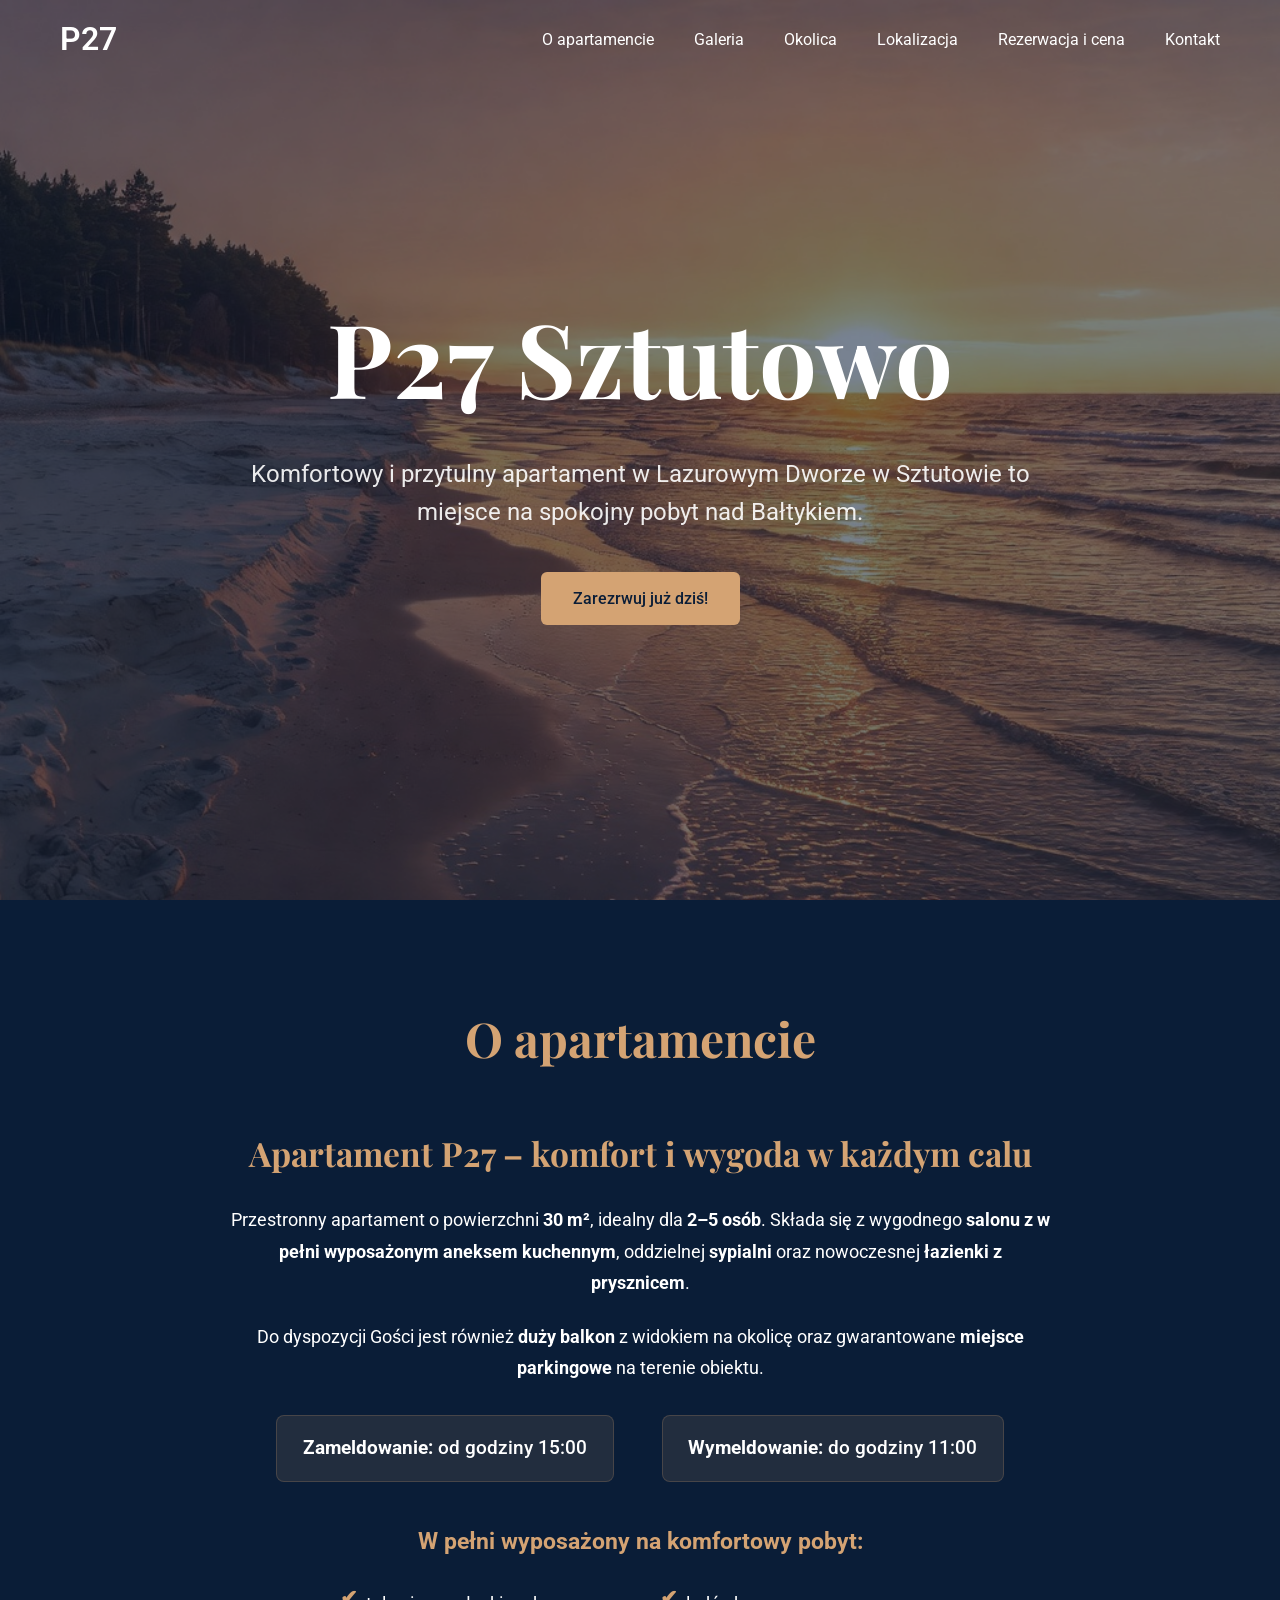
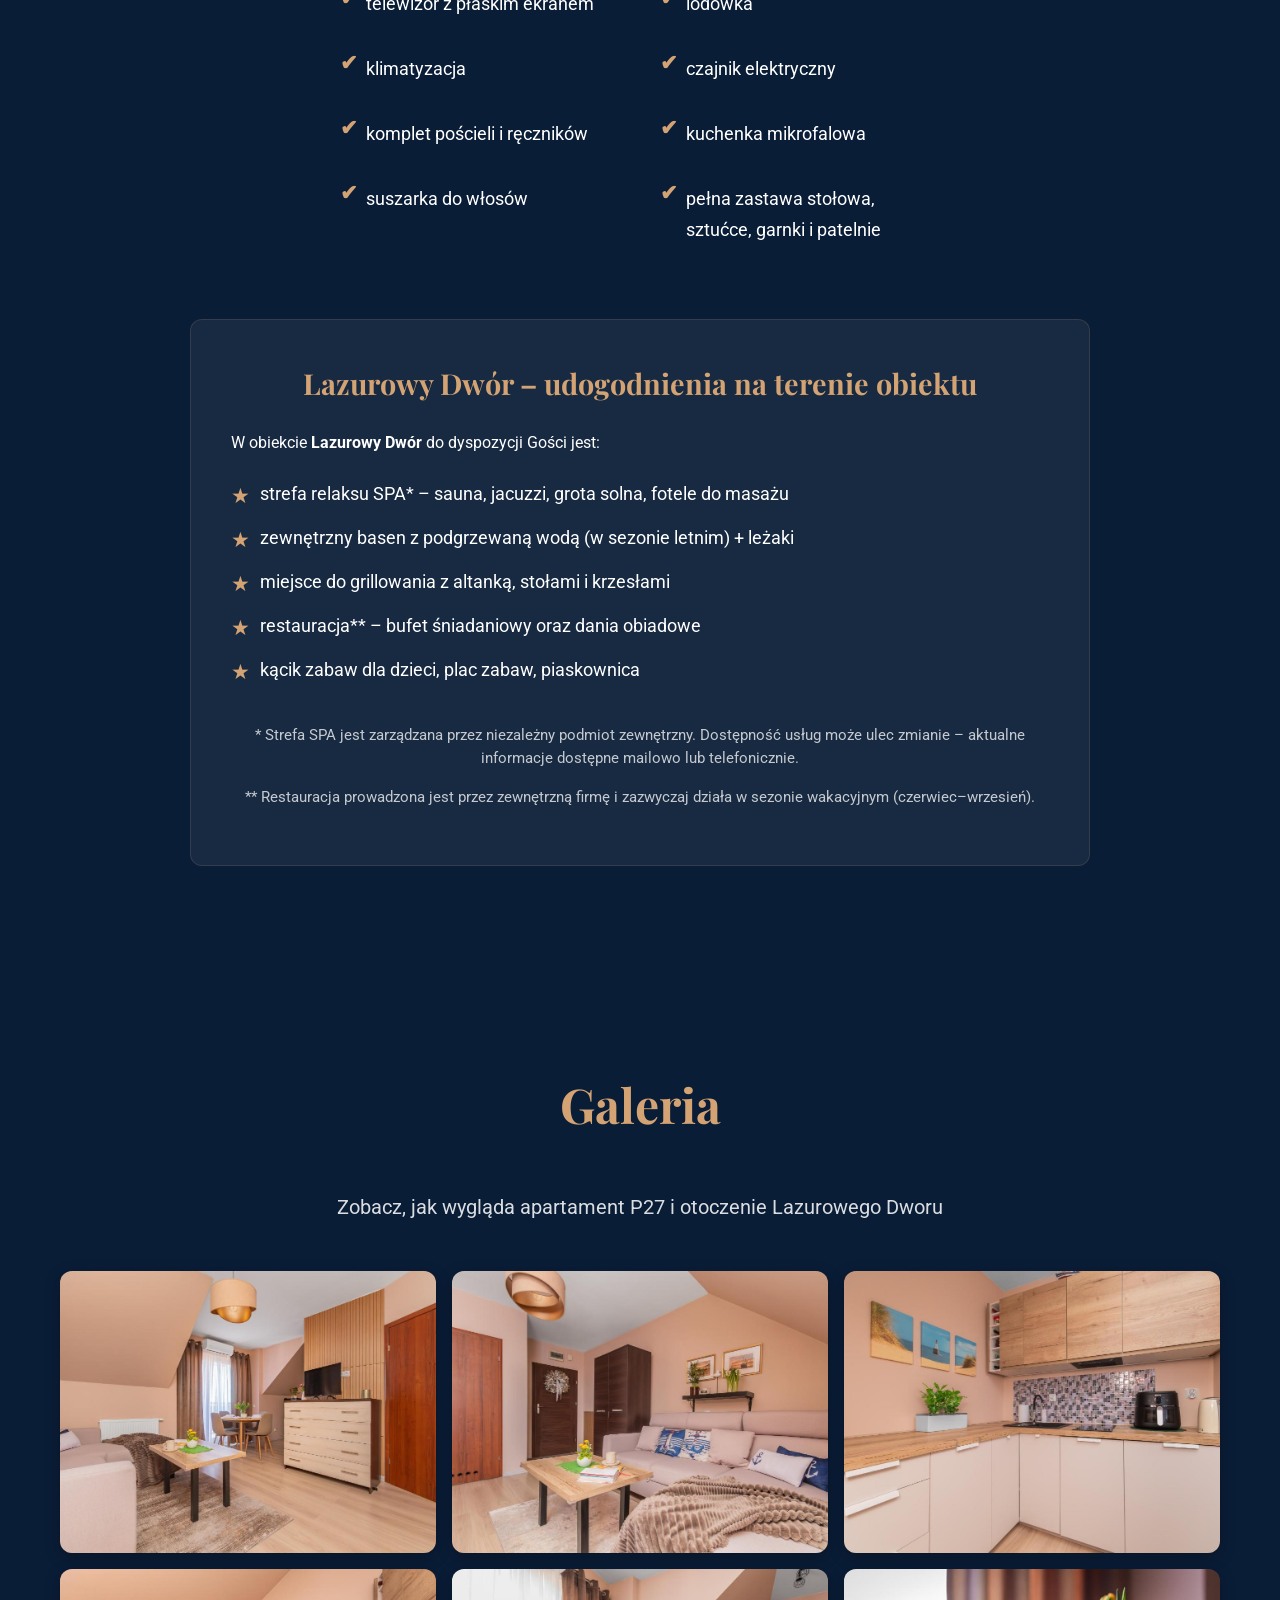
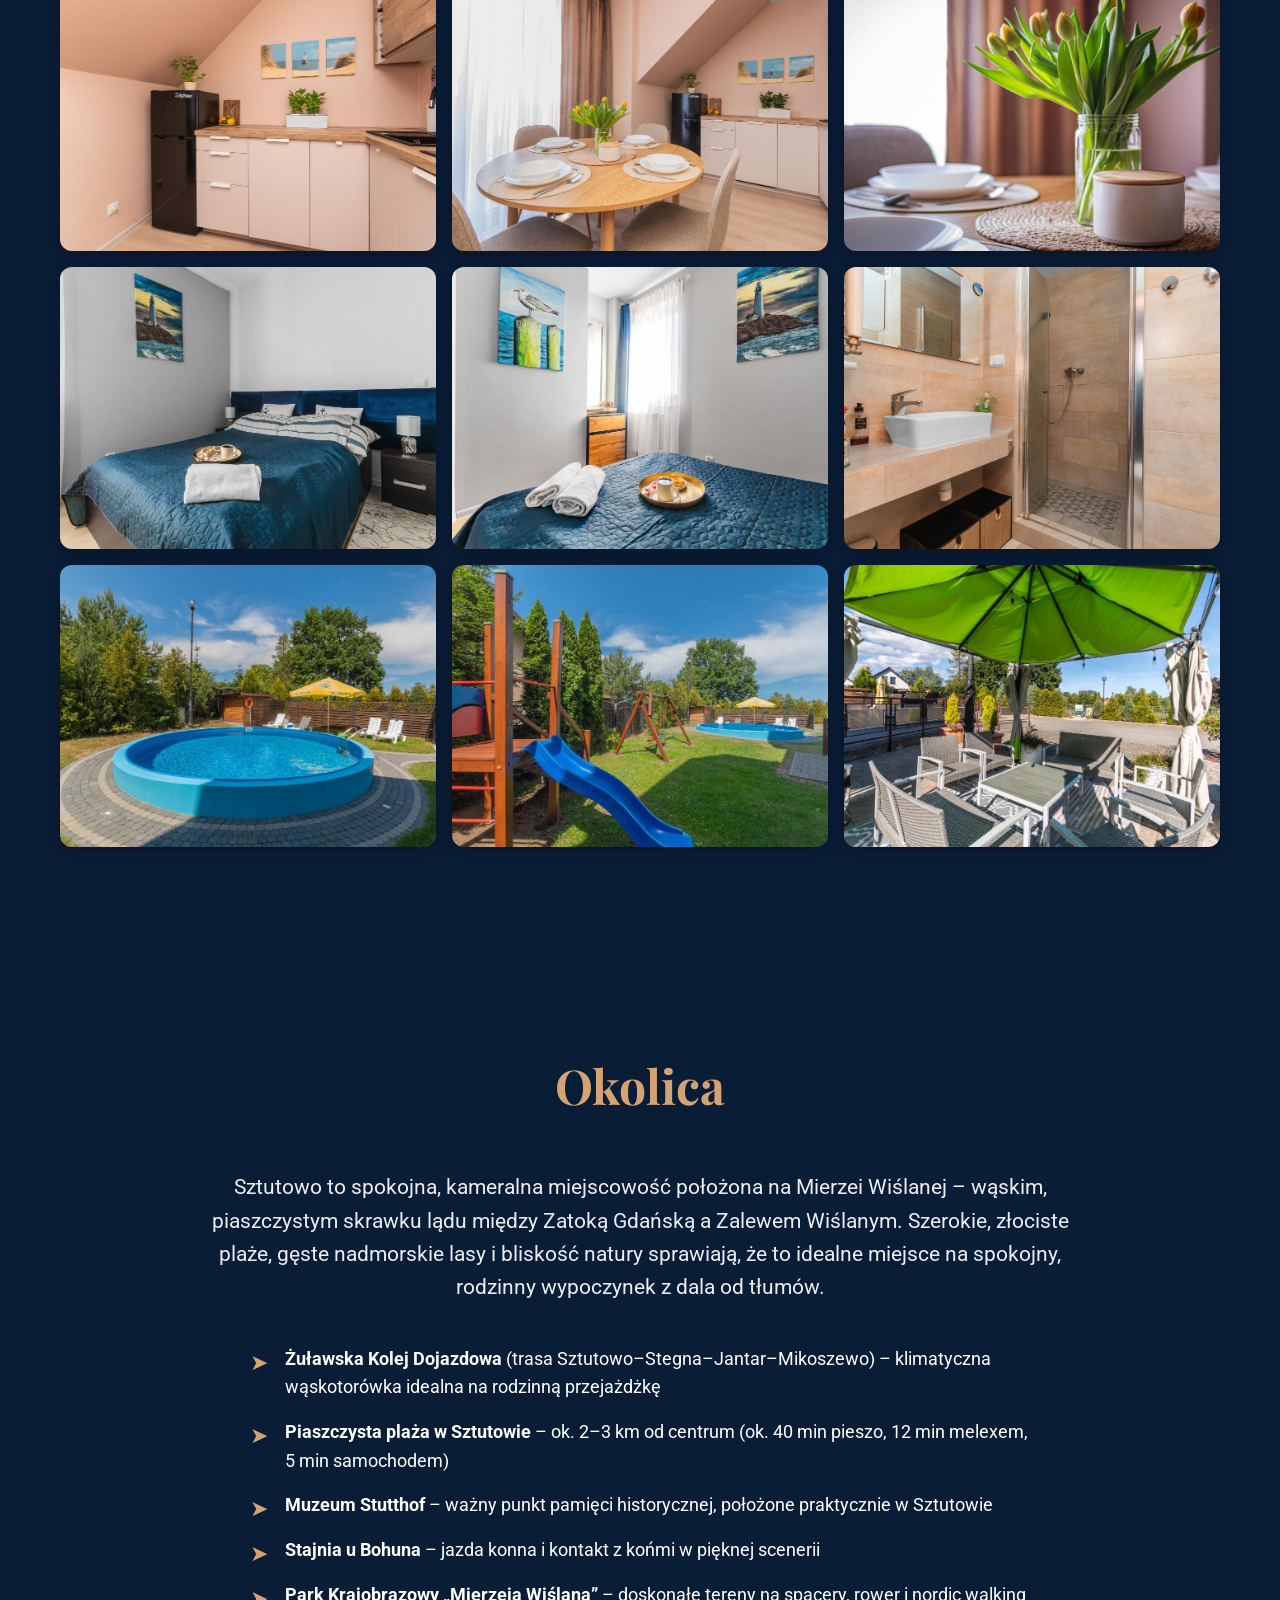
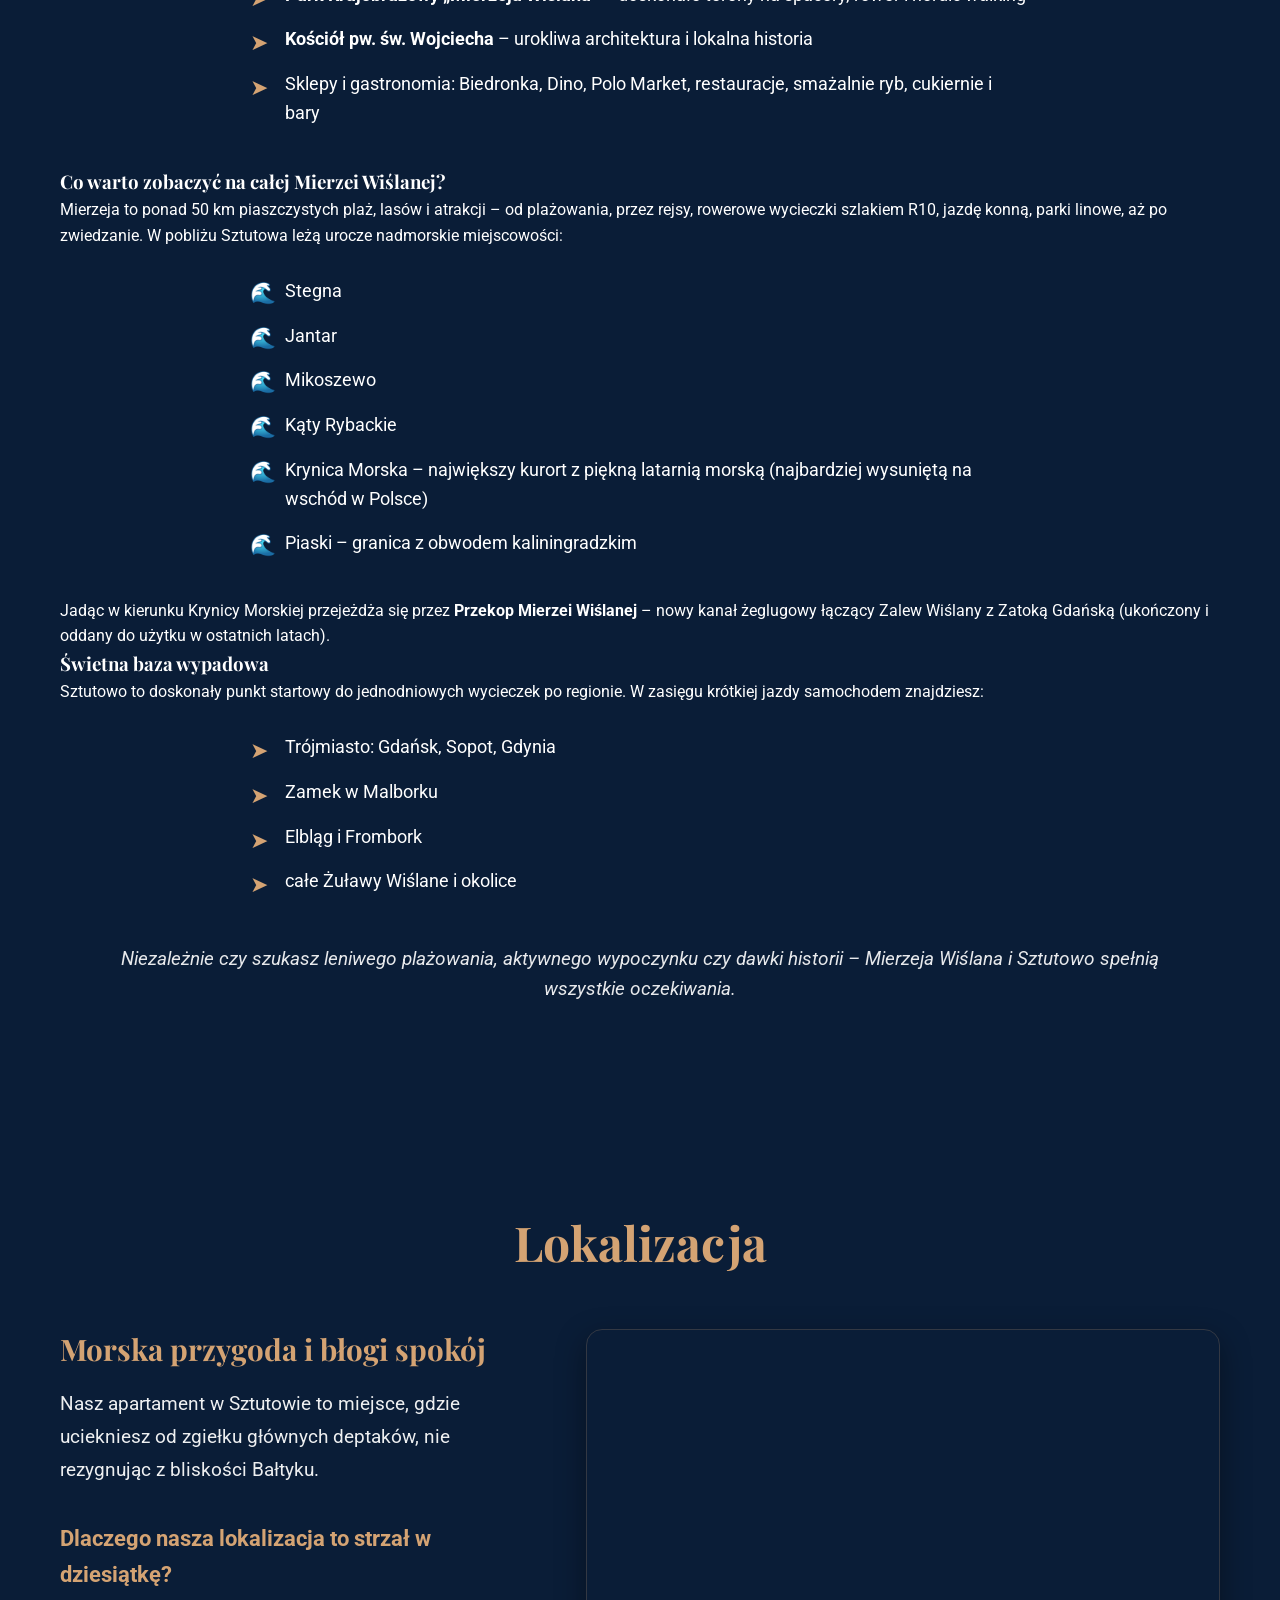
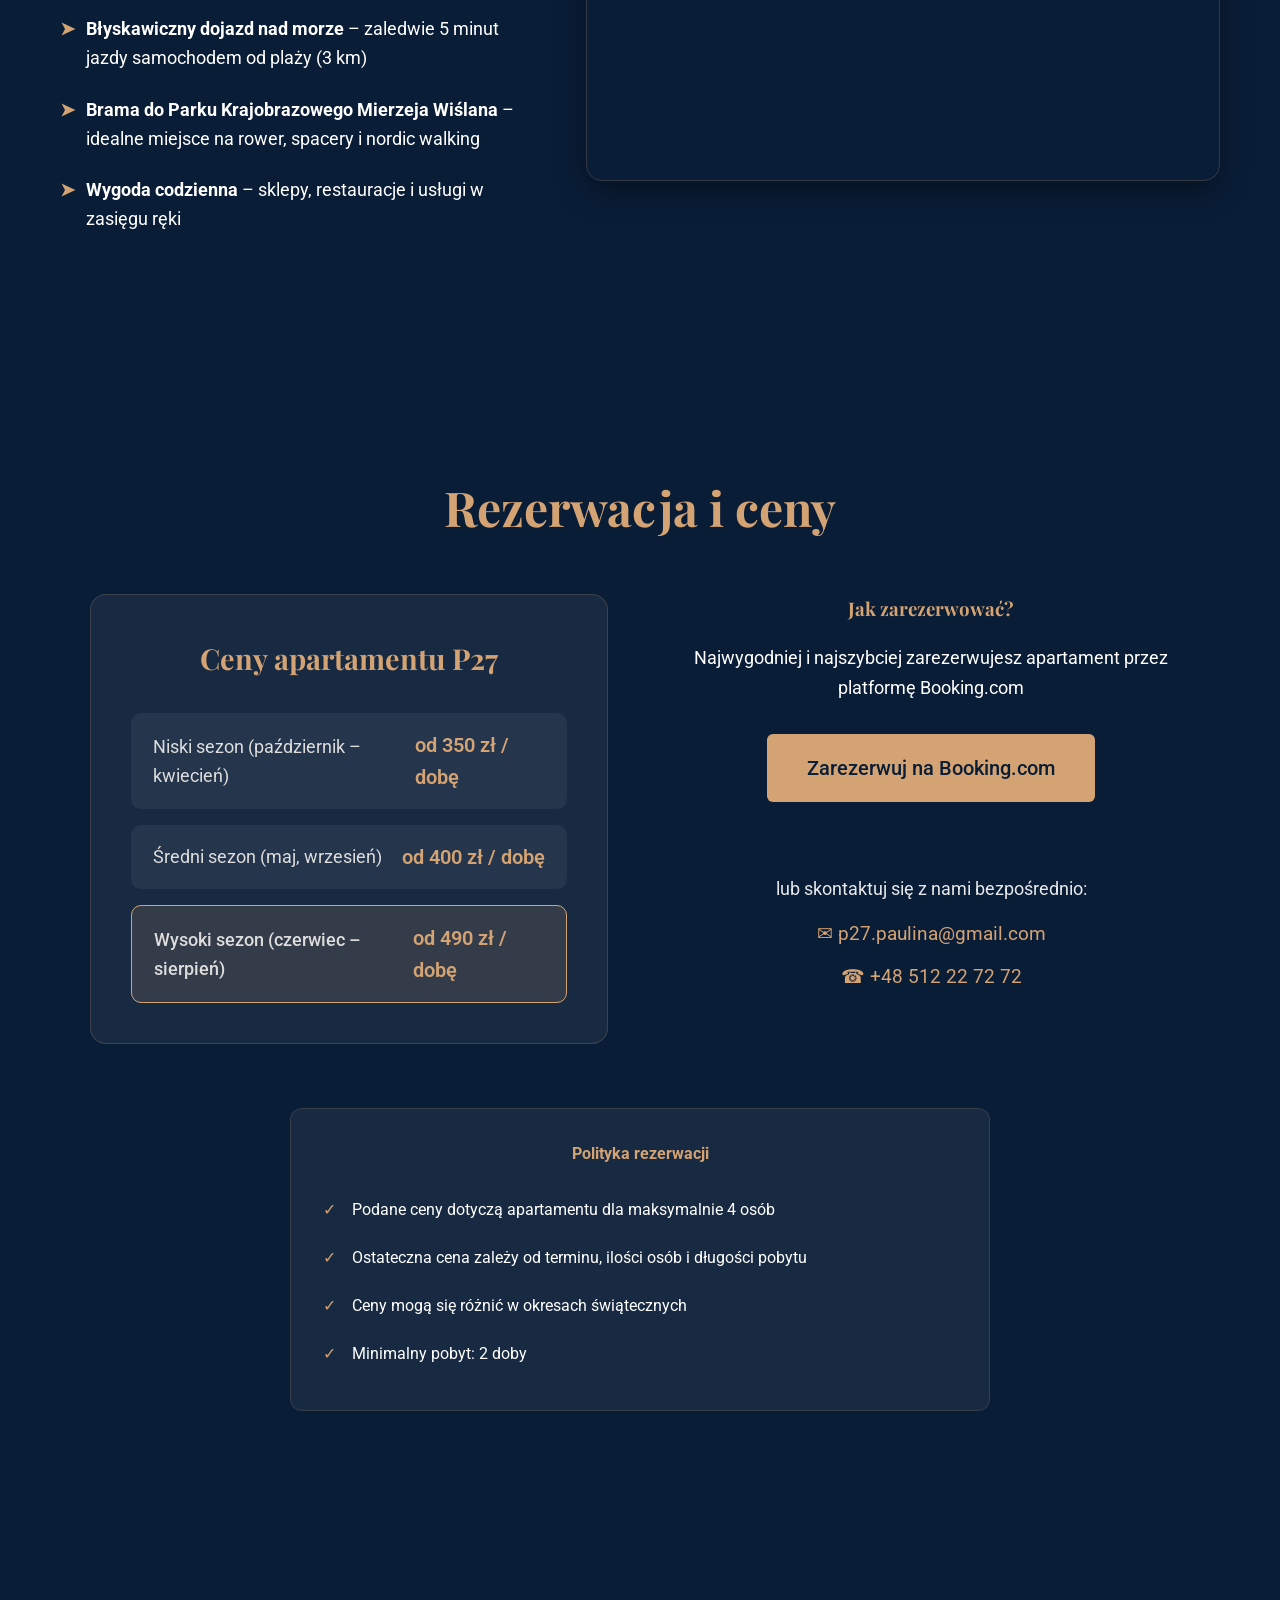
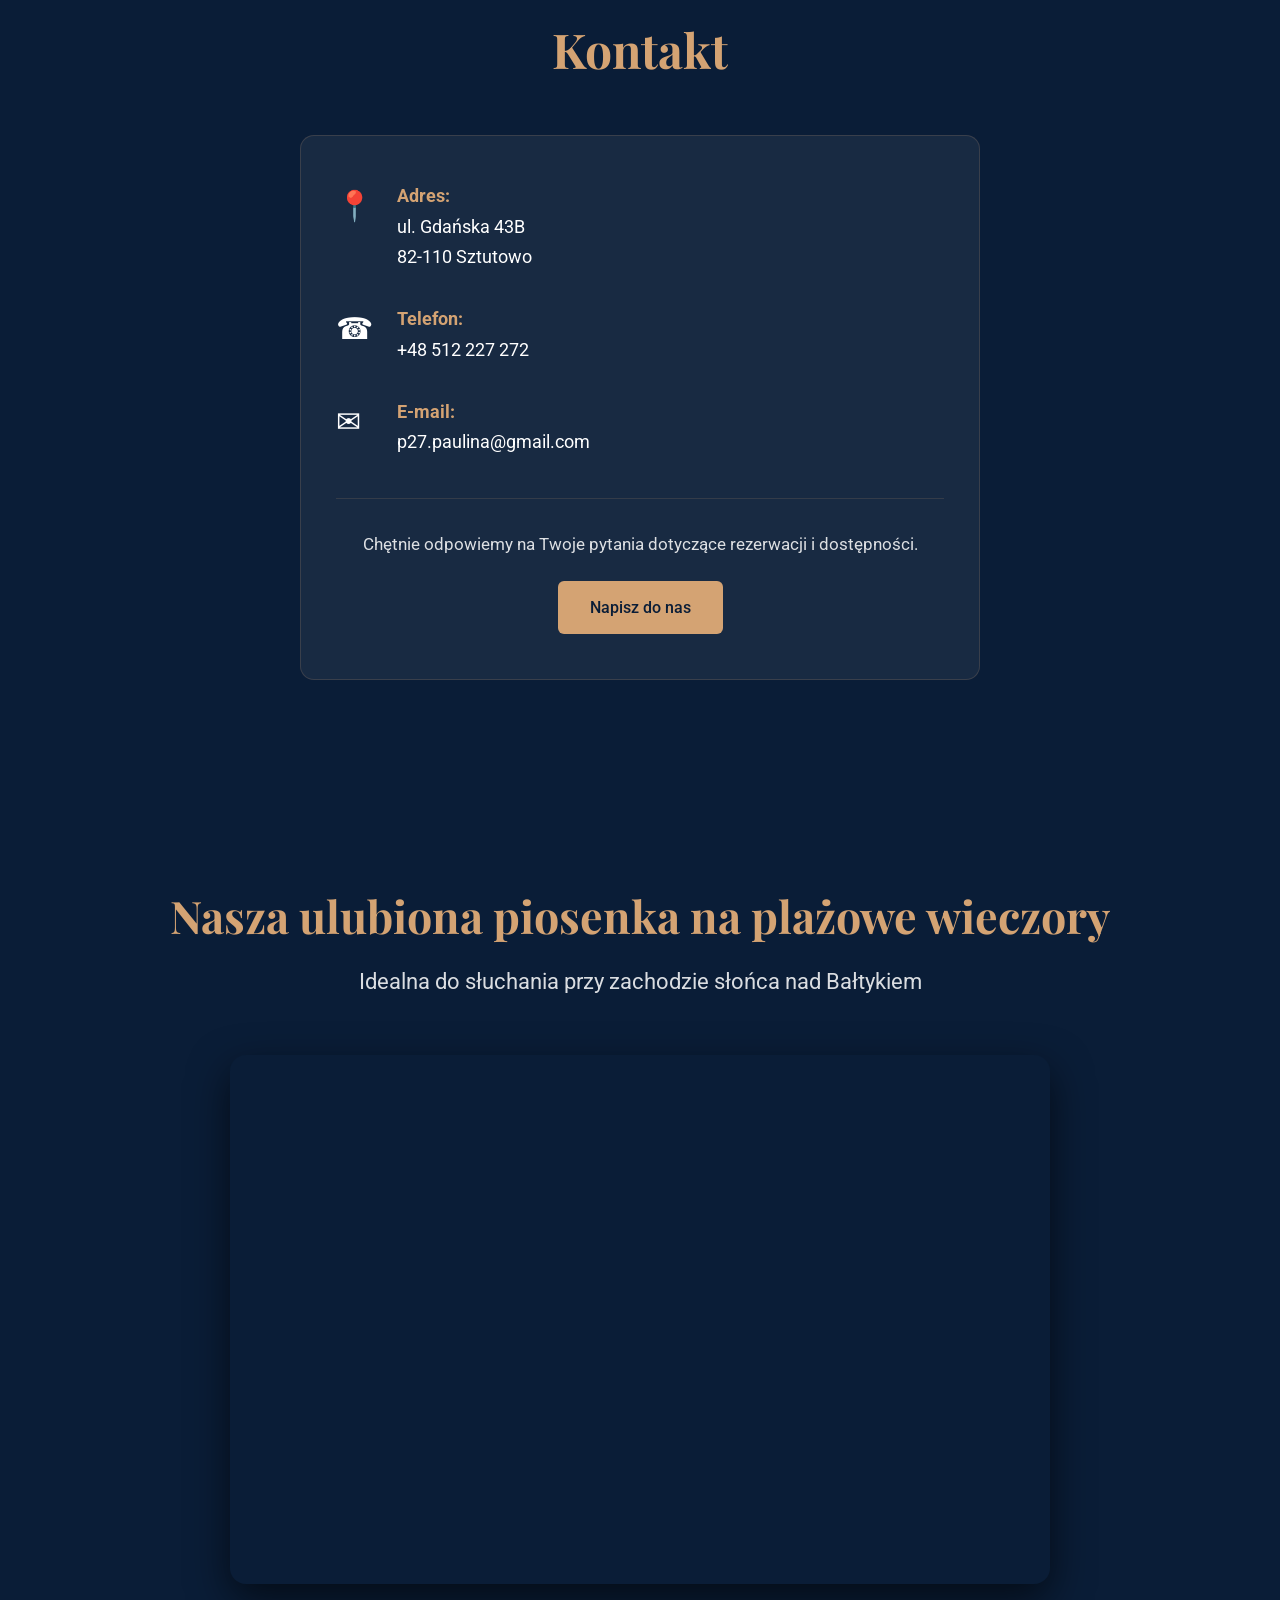
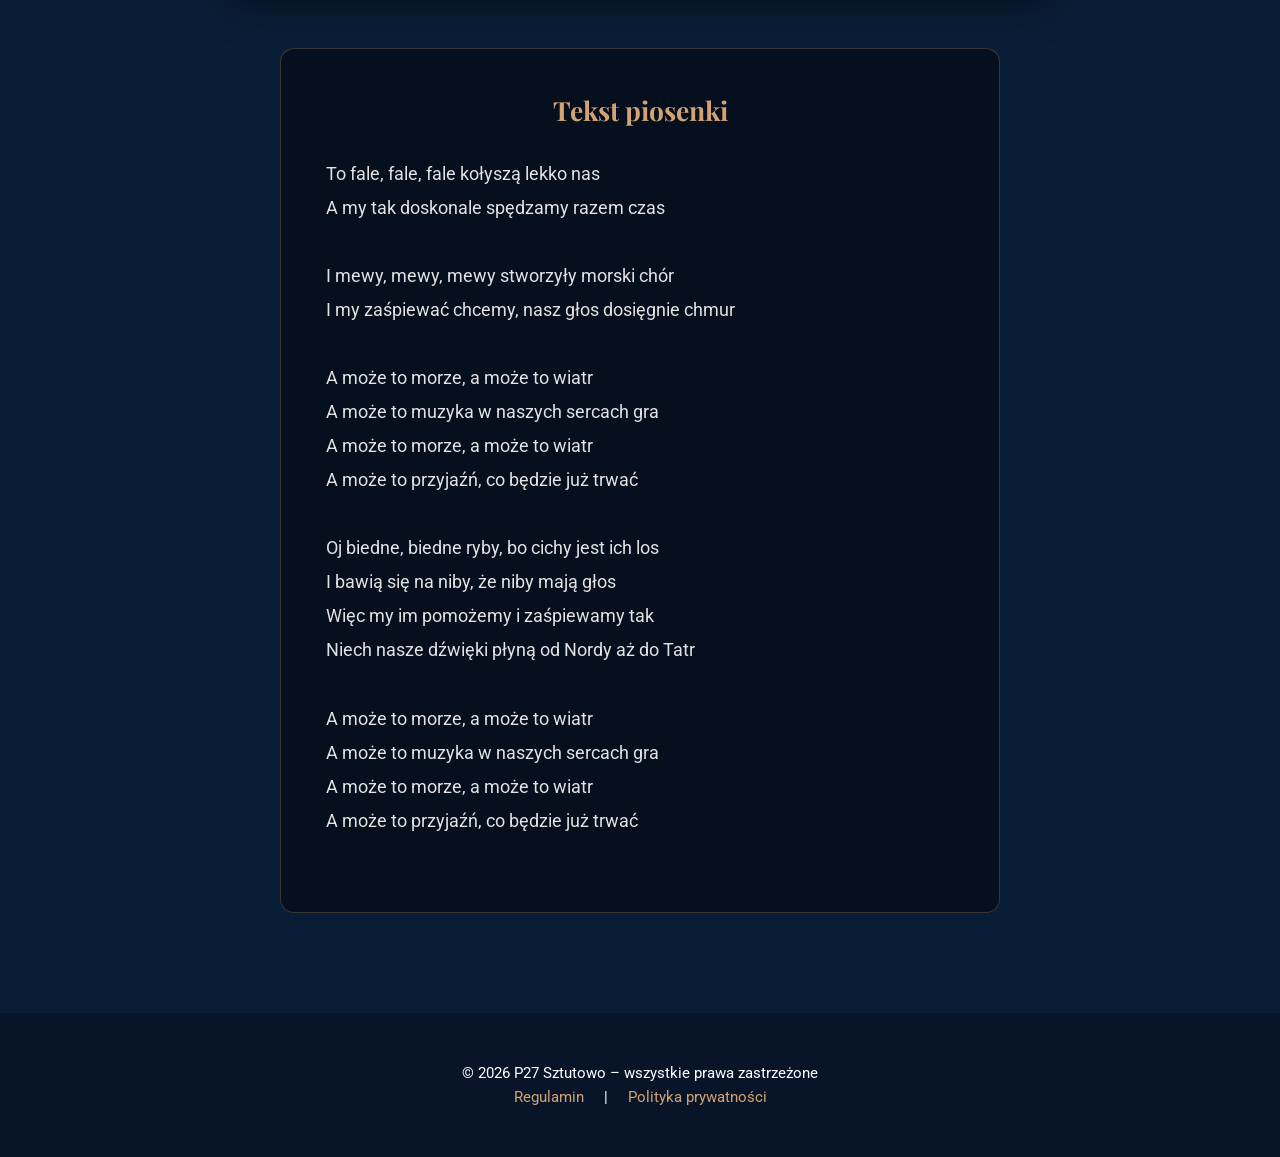
==== index.html @ 66535dab "Update index.html 202604082100" ====
<!DOCTYPE html>
<html lang="pl">
<head>
  <meta charset="UTF-8" />
  <meta name="viewport" content="width=device-width, initial-scale=1.0"/>
  <title>P27 – Apartament w Sztutowie | Mierzeja Wiślana</title>
  <meta name="description" content="Nowoczesny apartament P27 w Sztutowie – 30 m², dla 2–5 osób, 50 m od plaży, balkon, parking, klimatyzacja i pełen komfort."/>
  <link rel="stylesheet" href="style.css"/>
  <link rel="preconnect" href="https://fonts.googleapis.com">
  <link rel="preconnect" href="https://fonts.gstatic.com" crossorigin>
  <link href="https://fonts.googleapis.com/css2?family=Playfair+Display:wght@400;600&family=Roboto:wght@300;400;500&display=swap" rel="stylesheet">
</head>
<body>

  <!-- NAVIGATION -->
  <nav class="navbar" id="navbar">
    <div class="container nav-container">
      <a href="#" class="logo">P27</a>
      <button class="hamburger" aria-label="Otwórz menu">
        <span></span><span></span><span></span>
      </button>
      <ul class="nav-links">
        <li><a href="#o-apartamencie">O apartamencie</a></li>
        <li><a href="#galeria">Galeria</a></li>
        <li><a href="#mierzeja">Okolica</a></li>
        <li><a href="#lokalizacja">Lokalizacja</a></li>
        <li><a href="#rezerwacja">Rezerwacja i cena</a></li>
        <li><a href="#kontakt">Kontakt</a></li>
      </ul>
    </div>
  </nav>

  <!-- HERO -->
  <section class="hero" id="hero">
    <div class="hero-content">
      <h1>P27 Sztutowo</h1>
      <p class="hero-subtitle">Komfortowy i przytulny apartament w Lazurowym Dworze
w Sztutowie to miejsce na spokojny pobyt nad Bałtykiem.</p>
      <a href="#rezerwacja" class="btn btn-primary">Zarezrwuj już dziś!</a>
    </div>
  </section>

<!-- O APARTAMENCIE -->
<section class="section" id="o-apartamencie">
  <div class="container">
    <h2>O apartamencie</h2>

    <div class="apartament-description">
  <h3>Apartament P27 – komfort i wygoda w każdym calu</h3>
  
  <p>
    Przestronny apartament o powierzchni <strong>30 m²</strong>, idealny dla <strong>2–5 osób</strong>. 
    Składa się z wygodnego <strong>salonu z w pełni wyposażonym aneksem kuchennym</strong>, oddzielnej 
    <strong>sypialni</strong> oraz nowoczesnej <strong>łazienki z prysznicem</strong>.
  </p>

  <p>
    Do dyspozycji Gości jest również <strong>duży balkon</strong> z widokiem na okolicę 
    oraz gwarantowane <strong>miejsce parkingowe</strong> na terenie obiektu.
  </p>

  <div class="checkin-info">
    <div>
      <strong>Zameldowanie:</strong> od godziny 15:00
    </div>
    <div>
      <strong>Wymeldowanie:</strong> do godziny 11:00
    </div>
  </div>

  <h4>W pełni wyposażony na komfortowy pobyt:</h4>
  <ul class="equipment-list">
    <li>telewizor z płaskim ekranem</li>
    <li>klimatyzacja</li>
    <li>komplet pościeli i ręczników</li>
    <li>suszarka do włosów</li>
    <li>lodówka</li>
    <li>czajnik elektryczny</li>
    <li>kuchenka mikrofalowa</li>
    <li>pełna zastawa stołowa, sztućce, garnki i patelnie</li>
  </ul>
</div>

    <div class="additional-info">
      <h3>Lazurowy Dwór – udogodnienia na terenie obiektu</h3>
      <p>W obiekcie <strong>Lazurowy Dwór</strong> do dyspozycji Gości jest:</p>
      
      <ul class="benefits-list">
        <li>strefa relaksu SPA* – sauna, jacuzzi, grota solna, fotele do masażu</li>
        <li>zewnętrzny basen z podgrzewaną wodą (w sezonie letnim) + leżaki</li>
        <li>miejsce do grillowania z altanką, stołami i krzesłami</li>
        <li>restauracja** – bufet śniadaniowy oraz dania obiadowe</li>
        <li>kącik zabaw dla dzieci, plac zabaw, piaskownica</li>
      </ul>

      <p class="small-print">
        * Strefa SPA jest zarządzana przez niezależny podmiot zewnętrzny. Dostępność usług może ulec zmianie – aktualne informacje dostępne mailowo lub telefonicznie.
      </p>
      <p class="small-print">
        ** Restauracja prowadzona jest przez zewnętrzną firmę i zazwyczaj działa w sezonie wakacyjnym (czerwiec–wrzesień).
      </p>
    </div>
  </div>
</section>

<!-- GALERIA -->
<section class="section gallery" id="galeria">
  <div class="container">
    <h2>Galeria</h2>
    <p class="gallery-subtitle">Zobacz, jak wygląda apartament P27 i otoczenie Lazurowego Dworu</p>

    <div class="gallery-grid" id="galleryGrid">
      <!-- Zdjęcia będą wstawiane przez JS -->
    </div>
  </div>
</section>

<!-- LIGHTBOX -->
<div class="lightbox" id="lightbox">
  <div class="lightbox-content">
    <button class="lightbox-close" id="lightboxClose">&times;</button>
    <button class="lightbox-prev" id="lightboxPrev">‹</button>
    <img src="" alt="Zdjęcie apartamentu" id="lightboxImage" />
    <button class="lightbox-next" id="lightboxNext">›</button>
    <div class="lightbox-caption" id="lightboxCaption"></div>
  </div>
</div>
<!-- MIERZEJA WIŚLANA -->
<section class="section" id="mierzeja">
  <div class="container">
    <h2>Okolica</h2>

    <p class="lead">
      Sztutowo to spokojna, kameralna miejscowość położona na Mierzei Wiślanej – wąskim, piaszczystym skrawku lądu między Zatoką Gdańską a Zalewem Wiślanym. 
      Szerokie, złociste plaże, gęste nadmorskie lasy i bliskość natury sprawiają, że to idealne miejsce na spokojny, rodzinny wypoczynek z dala od tłumów.
    </p>

    <ul class="attractions-list">
      <li><strong>Żuławska Kolej Dojazdowa</strong> (trasa Sztutowo–Stegna–Jantar–Mikoszewo) – klimatyczna wąskotorówka idealna na rodzinną przejażdżkę</li>
      <li><strong>Piaszczysta plaża w Sztutowie</strong> – ok. 2–3 km od centrum (ok. 40 min pieszo, 12 min melexem, 5 min samochodem)</li>
      <li><strong>Muzeum Stutthof</strong> – ważny punkt pamięci historycznej, położone praktycznie w Sztutowie</li>
      <li><strong>Stajnia u Bohuna</strong> – jazda konna i kontakt z końmi w pięknej scenerii</li>
      <li><strong>Park Krajobrazowy „Mierzeja Wiślana”</strong> – doskonałe tereny na spacery, rower i nordic walking</li>
      <li><strong>Kościół pw. św. Wojciecha</strong> – urokliwa architektura i lokalna historia</li>
      <li>Sklepy i gastronomia: Biedronka, Dino, Polo Market, restauracje, smażalnie ryb, cukiernie i bary</li>
    </ul>

    <h3>Co warto zobaczyć na całej Mierzei Wiślanej?</h3>
    <p>
      Mierzeja to ponad 50 km piaszczystych plaż, lasów i atrakcji – od plażowania, przez rejsy, rowerowe wycieczki szlakiem R10, jazdę konną, parki linowe, aż po zwiedzanie. 
      W pobliżu Sztutowa leżą urocze nadmorskie miejscowości:
    </p>
    <ul class="towns-list">
      <li>Stegna</li>
      <li>Jantar</li>
      <li>Mikoszewo</li>
      <li>Kąty Rybackie</li>
      <li>Krynica Morska – największy kurort z piękną latarnią morską (najbardziej wysuniętą na wschód w Polsce)</li>
      <li>Piaski – granica z obwodem kaliningradzkim</li>
    </ul>

    <p>
      Jadąc w kierunku Krynicy Morskiej przejeżdża się przez <strong>Przekop Mierzei Wiślanej</strong> – nowy kanał żeglugowy łączący Zalew Wiślany z Zatoką Gdańską (ukończony i oddany do użytku w ostatnich latach).
    </p>

    <h3>Świetna baza wypadowa</h3>
    <p>
      Sztutowo to doskonały punkt startowy do jednodniowych wycieczek po regionie. W zasięgu krótkiej jazdy samochodem znajdziesz:
    </p>
    <ul class="trips-list">
      <li>Trójmiasto: Gdańsk, Sopot, Gdynia</li>
      <li>Zamek w Malborku</li>
      <li>Elbląg i Frombork</li>
      <li>całe Żuławy Wiślane i okolice</li>
    </ul>

    <p class="conclusion">
      Niezależnie czy szukasz leniwego plażowania, aktywnego wypoczynku czy dawki historii – Mierzeja Wiślana i Sztutowo spełnią wszystkie oczekiwania.
    </p>
  </div>
</section>
      
    </div>
  </section>

<!-- LOKALIZACJA -->
<section class="section" id="lokalizacja">
  <div class="container">
    <h2>Lokalizacja</h2>
    
    <div class="location-content">
      
      <!-- Lewa strona - tekst (węższy) -->
      <div class="location-text">
        <h3>Morska przygoda i błogi spokój</h3>
        
        <p class="lead-location">
          Nasz apartament w Sztutowie to miejsce, gdzie uciekniesz od zgiełku głównych deptaków, 
          nie rezygnując z bliskości Bałtyku.
        </p>

        <h4>Dlaczego nasza lokalizacja to strzał w dziesiątkę?</h4>
        
        <ul class="location-benefits">
          <li><strong>Błyskawiczny dojazd nad morze</strong> – zaledwie 5 minut jazdy samochodem od plaży (3 km)</li>
          <li><strong>Brama do Parku Krajobrazowego Mierzeja Wiślana</strong> – idealne miejsce na rower, spacery i nordic walking</li>
          <li><strong>Wygoda codzienna</strong> – sklepy, restauracje i usługi w zasięgu ręki</li>
        </ul>

      </div>

      <!-- Prawa strona - mapa (szersza) -->
      <div class="map-container">
        <iframe 
          src="https://www.google.com/maps/embed?pb=!1m18!1m12!1m3!1d4267.284847167228!2d19.166592535628233!3d54.325987115791236!2m3!1f0!2f0!3f0!3m2!1i1024!2i768!4f13.1!3m3!1m2!1s0x46fd3f4d25def393%3A0xcccd4b4701e891ff!2sGda%C5%84ska%2043%20B%2C%2082-110%20Sztutowo!5e0!3m2!1spl!2spl!4v1754899436062!5m2!1spl!2spl"
          width="100%" 
          height="460" 
          style="border:0;" 
          allowfullscreen="" 
          loading="lazy" 
          referrerpolicy="no-referrer-when-downgrade">
        </iframe>
      </div>
    </div>
  </div>
</section>

 <!-- REZERWACJA I CENA -->
<section class="section" id="rezerwacja">
  <div class="container">
    <h2>Rezerwacja i ceny</h2>
    
    <div class="reservation-content">
      <div class="pricing-box">
        <h3>Ceny apartamentu P27</h3>
        <div class="price-list">
          <div class="price-item">
            <span class="season">Niski sezon (październik – kwiecień)</span>
            <span class="price">od 350 zł / dobę</span>
          </div>
          <div class="price-item">
            <span class="season">Średni sezon (maj, wrzesień)</span>
            <span class="price">od 400 zł / dobę</span>
          </div>
          <div class="price-item highlight">
            <span class="season">Wysoki sezon (czerwiec – sierpień)</span>
            <span class="price">od 490 zł / dobę</span>
          </div>
        </div>
      </div>

      <div class="reservation-actions">
        <h3>Jak zarezerwować?</h3>
        <p>Najwygodniej i najszybciej zarezerwujesz apartament przez platformę Booking.com</p>
        
        <a href="https://www.booking.com/hotel/pl/apartament-p27.pl.html" 
           target="_blank" 
           rel="noopener noreferrer"
           class="btn btn-primary btn-large">
          Zarezerwuj na Booking.com
        </a>

        <div class="alternative-contact">
          <p>lub skontaktuj się z nami bezpośrednio:</p>
          <a href="mailto:p27.paulina@gmail.com" class="contact-link">
            ✉ p27.paulina@gmail.com
          </a>
          <a href="tel:+48512227272" class="contact-link">
            ☎ +48 512 22 72 72
          </a>
        </div>
      </div>
    </div>

    <div class="reservation-info">
      <div class="info-card">
        <h4>Polityka rezerwacji</h4>
        <ul>
          <li>Podane ceny dotyczą apartamentu dla maksymalnie 4 osób</li>
          <li>Ostateczna cena zależy od terminu, ilości osób i długości pobytu</li>
          <li>Ceny mogą się różnić w okresach świątecznych</li>
          <li>Minimalny pobyt: 2 doby</li>
        </ul>
      </div>
    </div>
  </div>
</section>

<!-- KONTAKT -->
<section class="section contact" id="kontakt">
  <div class="container">
    <h2>Kontakt</h2>
    
    <div class="contact-box">
      <div class="contact-details">
        <div class="contact-row">
          <span class="icon">📍</span>
          <div class="contact-info">
            <strong>Adres:</strong><br>
            ul. Gdańska 43B<br>
            82-110 Sztutowo
          </div>
        </div>

        <div class="contact-row">
          <span class="icon">☎</span>
          <div class="contact-info">
            <strong>Telefon:</strong><br>
            <a href="tel:+48512227272">+48 512 227 272</a>
          </div>
        </div>

        <div class="contact-row">
          <span class="icon">✉</span>
          <div class="contact-info">
            <strong>E-mail:</strong><br>
            <a href="mailto:p27.paulina@gmail.com">p27.paulina@gmail.com</a>
          </div>
        </div>
      </div>

      <div class="contact-cta">
        <p>Chętnie odpowiemy na Twoje pytania dotyczące rezerwacji i dostępności.</p>
        <a href="mailto:p27.paulina@gmail.com?subject=Zapytanie%20o%20apartament%20P27" 
           class="btn btn-primary">
          Napisz do nas
        </a>
      </div>
    </div>
  </div>
</section>

<!-- SEKCKJA SONG -->
<section class="song-section" id="song">
  <div class="song-content">
    <div class="song-header">
      <h2>Nasza ulubiona piosenka na plażowe wieczory</h2>
      <p class="song-subtitle">Idealna do słuchania przy zachodzie słońca nad Bałtykiem</p>
    </div>

    <div class="video-wrapper">
      <iframe 
        src="https://www.youtube-nocookie.com/embed/6_5KAVd_caY?rel=0&amp;modestbranding=1&amp;playsinline=1" 
        title="Nasza ulubiona piosenka na plażowe wieczory" 
        frameborder="0" 
        allow="accelerometer; autoplay; clipboard-write; encrypted-media; gyroscope; picture-in-picture; web-share" 
        referrerpolicy="strict-origin-when-cross-origin" 
        allowfullscreen>
      </iframe>
    </div>

    <div class="lyrics-box">
      <h3>Tekst piosenki</h3>
      <pre class="song-lyrics">
To fale, fale, fale kołyszą lekko nas
A my tak doskonale spędzamy razem czas

I mewy, mewy, mewy stworzyły morski chór
I my zaśpiewać chcemy, nasz głos dosięgnie chmur

A może to morze, a może to wiatr
A może to muzyka w naszych sercach gra
A może to morze, a może to wiatr
A może to przyjaźń, co będzie już trwać

Oj biedne, biedne ryby, bo cichy jest ich los
I bawią się na niby, że niby mają głos
Więc my im pomożemy i zaśpiewamy tak
Niech nasze dźwięki płyną od Nordy aż do Tatr

A może to morze, a może to wiatr
A może to muzyka w naszych sercach gra
A może to morze, a może to wiatr
A może to przyjaźń, co będzie już trwać
      </pre>
    </div>
  </div>
</section>

  <!-- FOOTER -->
  <footer>
    <div class="container">
      <p>&copy; 2026 P27 Sztutowo – wszystkie prawa zastrzeżone</p>
      <div class="footer-links">
        <a href="#">Regulamin</a> | <a href="#">Polityka prywatności</a>
      </div>
    </div>
  </footer>

  <script src="script.js"></script>
</body>
</html>
---- style.css ----
* {
  margin: 0;
  padding: 0;
  box-sizing: border-box;
}

body {
  font-family: 'Roboto', sans-serif;
  color: #fff;
  background: #0a1d37; /* granatowe tło bazowe – widoczne poniżej hero */
  line-height: 1.6;
}

h1, h2, h3 {
  font-family: 'Playfair Display', serif;
}

.container {
  max-width: 1200px;
  margin: 0 auto;
  padding: 0 20px;
}

/* ── NAVIGATION ─────────────────────────────────────────────── */

.navbar {
  position: fixed;
  top: 0;
  left: 0;
  width: 100%;
  background: transparent;               /* ← przezroczysty na starcie */
  backdrop-filter: none;
  -webkit-backdrop-filter: none;
  z-index: 1000;
  transition: all 0.4s ease;
}

.navbar.scrolled {
  background: rgba(10, 29, 55, 0.92) !important;
  backdrop-filter: blur(8px);
  -webkit-backdrop-filter: blur(8px);
  box-shadow: 0 4px 16px rgba(0, 0, 0, 0.25);
}

.nav-container {
  display: flex;
  justify-content: space-between;
  align-items: center;
  height: 80px;
}

.logo {
  font-size: 2rem;
  font-weight: 600;
  color: #fff;
  text-decoration: none;
}

.nav-links {
  display: flex;
  list-style: none;
  gap: 2.5rem;
}

.nav-links a {
  color: #fff;
  text-decoration: none;
  font-weight: 400;
  transition: color 0.3s;
}

.nav-links a:hover {
  color: #d4a373; /* piaskowy akcent */
}

/* Hamburger */
.hamburger {
  display: none;
  flex-direction: column;
  gap: 5px;
  background: none;
  border: none;
  cursor: pointer;
}

.hamburger span {
  width: 28px;
  height: 3px;
  background: #fff;
  transition: all 0.3s;
}

.active .hamburger span:nth-child(1) { transform: rotate(45deg) translate(6px, 6px); }
.active .hamburger span:nth-child(2) { opacity: 0; }
.active .hamburger span:nth-child(3) { transform: rotate(-45deg) translate(7px, -7px); }

/* ── HERO ───────────────────────────────────────────────────── */

.hero {
  height: 100vh;
  min-height: 650px;                    /* ważne na małych ekranach */
  background: url('images/hero-p27-sztutowo.jpg') center/cover no-repeat;
  background-attachment: scroll;        /* <-- najważniejsze zmiana */
  position: relative;
  display: flex;
  align-items: center;
  justify-content: center;
  text-align: center;
  z-index: 1;
}

.hero::before {
  content: '';
  position: absolute;
  inset: 0;
  background: rgba(10, 29, 55, 0.55);
  z-index: 1;
}

.hero-content {
  position: relative;
  z-index: 2;
  max-width: 900px;
  padding: 0 20px;
}

.hero h1 {
  font-size: clamp(3.5rem, 8vw, 7rem);
  margin-bottom: 1rem;
}

.hero-subtitle {
  font-size: 1.5rem;
  margin-bottom: 2.5rem;
  opacity: 0.9;
}

.btn {
  display: inline-block;
  padding: 14px 32px;
  text-decoration: none;
  border-radius: 6px;
  font-weight: 500;
  transition: all 0.3s;
}

.btn-primary {
  background: #d4a373;
  color: #0a1d37;
}

.btn-primary:hover {
  background: #e0b88a;
  transform: translateY(-2px);
}

@media (max-width: 768px) {
  .hero {
    background-attachment: scroll;
    min-height: 100vh;                    /* pełne wysokość na telefonie */
    background-position: center 25%;      /* lekko przesuwamy w dół, żeby nie zasłaniać ważnej części */
  }

  .hero h1 {
    font-size: 3.8rem;
  }

  .hero-subtitle {
    font-size: 1.25rem;
  }
}

/* ── SEKCJE ─────────────────────────────────────────────────── */

.section {
  padding: 100px 0;
}

h2 {
  font-size: 3rem;
  text-align: center;
  margin-bottom: 3rem;
  color: #d4a373;
}

.lead {
  font-size: 1.3rem;
  max-width: 800px;
  margin: 2rem auto;
  text-align: center;
  opacity: 0.9;
}

/* Features */
.features-grid {
  display: grid;
  grid-template-columns: repeat(auto-fit, minmax(180px, 1fr));
  gap: 1.5rem;
  margin-bottom: 3rem;
  text-align: center;
}

.feature {
  background: rgba(255,255,255,0.08);
  padding: 1.5rem;
  border-radius: 8px;
  font-weight: 500;
}

/* Galeria */
.gallery-grid {
  display: grid;
  grid-template-columns: repeat(auto-fit, minmax(300px, 1fr));
  gap: 1.2rem;
}

.gallery-item {
  aspect-ratio: 4/3;
  background: #333 url('placeholder.jpg') center/cover;
  border-radius: 8px;
  transition: transform 0.4s;
}

.gallery-item:hover {
  transform: scale(1.04);
}

/* ── SEKCJA SONG ───────────────────────────────────────────────── */

.song-section {
  min-height: 90vh;
  background: url('images/song-background.jpg') center/cover no-repeat fixed;
  position: relative;
  display: flex;
  align-items: center;
  padding: 100px 0;
}

.song-section::before {
  content: '';
  position: absolute;
  inset: 0;
  background: linear-gradient(rgba(10, 29, 55, 0.75), rgba(10, 29, 55, 0.85));
}

.song-content {
  position: relative;
  z-index: 2;
  max-width: 1000px;
  margin: 0 auto;
  padding: 0 20px;
  text-align: center;
}

.song-header h2 {
  font-size: 2.8rem;
  color: #d4a373;
  margin-bottom: 0.8rem;
}

.song-subtitle {
  font-size: 1.35rem;
  opacity: 0.85;
  margin-bottom: 3.5rem;
}

/* Video */
.video-wrapper {
  position: relative;
  padding-bottom: 56.25%;   /* 16:9 */
  height: 0;
  margin: 0 auto 4rem;
  max-width: 820px;
  border-radius: 16px;
  overflow: hidden;
  box-shadow: 0 15px 40px rgba(0, 0, 0, 0.6);
}

.video-wrapper iframe {
  position: absolute;
  top: 0;
  left: 0;
  width: 100%;
  height: 100%;
  border: none;
}

/* Tekst piosenki */
.lyrics-box {
  max-width: 720px;
  margin: 0 auto;
  background: rgba(0, 0, 0, 0.45);
  border-radius: 14px;
  padding: 2.5rem 2.8rem;
  border: 1px solid rgba(212, 163, 115, 0.25);
}

.lyrics-box h3 {
  color: #d4a373;
  margin-bottom: 1.6rem;
  font-size: 1.65rem;
}

.song-lyrics {
  font-family: 'Roboto', sans-serif;
  font-size: 1.15rem;
  line-height: 1.85;
  color: #eee;
  text-align: left;
  white-space: pre-wrap;
  background: none;
  border: none;
  padding: 0;
  margin: 0;
  opacity: 0.95;
}

/* Responsywność */
@media (max-width: 768px) {
  .song-header h2 {
    font-size: 2.3rem;
  }
  
  .song-subtitle {
    font-size: 1.2rem;
  }
  
  .lyrics-box {
    padding: 2rem 1.6rem;
  }
  
  .song-lyrics {
    font-size: 1.08rem;
    line-height: 1.75;
  }
}

/* Footer */
footer {
  background: #081528;
  padding: 3rem 0;
  text-align: center;
  font-size: 0.95rem;
}

.footer-links a {
  color: #d4a373;
  text-decoration: none;
  margin: 0 1rem;
}

/* ── RESPONSIVE ─────────────────────────────────────────────── */

@media (max-width: 768px) {
  .nav-links {
    position: fixed;
    inset: 0 0 0 30%;
    background: #0a1d37;
    flex-direction: column;
    justify-content: center;
    align-items: center;
    transform: translateX(100%);
    transition: transform 0.4s ease;
    z-index: 999;
  }

  .nav-links.active {
    transform: translateX(0);
  }

  .hamburger {
    display: flex;
  }

  h2 { font-size: 2.4rem; }
  .hero h1 { font-size: 4.5rem; }
  .hero-subtitle { font-size: 1.3rem; }

  .nav-container {
    padding: 0 15px;
  }
}
/* ── Dodatki do sekcji O apartamencie ───────────────────────────── */

.equipment-list {
  list-style: none;
  max-width: 600px;
  margin: 1.5rem auto 3rem;
  padding: 0;
  font-size: 1.15rem;
}

.equipment-list li {
  padding: 0.6rem 0;
  position: relative;
  padding-left: 1.8rem;
}

.equipment-list li::before {
  content: "✓";
  position: absolute;
  left: 0;
  color: #d4a373;
  font-weight: bold;
}

.additional-info {
  max-width: 900px;
  margin: 4rem auto 0;
  padding: 2.5rem;
  background: rgba(255, 255, 255, 0.06);
  border-radius: 12px;
  border: 1px solid rgba(212, 163, 115, 0.15);
}

.additional-info h3 {
  font-size: 1.8rem;
  margin-bottom: 1.5rem;
  color: #d4a373;
  text-align: center;
}

.benefits-list {
  list-style: none;
  padding: 0;
  margin: 1.5rem 0 2.5rem;
}

.benefits-list li {
  font-size: 1.1rem;
  margin: 1rem 0;
  padding-left: 1.8rem;
  position: relative;
}

.benefits-list li::before {
  content: "★";
  position: absolute;
  left: 0;
  color: #d4a373;
  font-size: 1.3rem;
  line-height: 1.6;
}

.small-print {
  font-size: 0.95rem;
  opacity: 0.75;
  line-height: 1.5;
  margin: 1rem 0;
  text-align: center;
}

@media (max-width: 768px) {
  .additional-info {
    padding: 1.8rem 1.2rem;
  }
  
  .additional-info h3 {
    font-size: 1.6rem;
  }
}
.apartament-description {
  max-width: 820px;
  margin: 0 auto 3rem;
  font-size: 1.15rem;
  line-height: 1.7;
}

.apartament-description h3 {
  font-size: 2.1rem;
  color: #d4a373;
  margin-bottom: 1.4rem;
  text-align: center;
}

.apartament-description h4 {
  font-size: 1.45rem;
  color: #d4a373;
  margin: 2.2rem 0 1.1rem;
  text-align: center;
}

.apartament-description p {
  margin-bottom: 1.4rem;
  text-align: center;
}

.checkin-info {
  display: flex;
  justify-content: center;
  gap: 3rem;
  margin: 2rem 0 2.5rem;
  font-size: 1.2rem;
  font-weight: 500;
}

.checkin-info div {
  background: rgba(212, 163, 115, 0.12);
  padding: 1rem 1.6rem;
  border-radius: 8px;
  border: 1px solid rgba(212, 163, 115, 0.2);
}

.equipment-list {
  list-style: none;
  padding: 0;
  margin: 0 auto;
  max-width: 600px;
  columns: 2;
  column-gap: 2.5rem;
}

.equipment-list li {
  margin-bottom: 0.9rem;
  position: relative;
  padding-left: 1.6rem;
}

.equipment-list li::before {
  content: "✔";
  position: absolute;
  left: 0;
  color: #d4a373;
  font-size: 1.3rem;
  line-height: 1;
}

@media (max-width: 600px) {
  .checkin-info {
    flex-direction: column;
    gap: 1.2rem;
  }
  
  .equipment-list {
    columns: 1;
  }
}
/* ── Sekcja Mierzeja Wiślana ────────────────────────────────────── */

.attractions-list,
.towns-list,
.trips-list {
  list-style: none;
  padding: 0;
  margin: 1.8rem 0 2.5rem;
  max-width: 780px;
  margin-left: auto;
  margin-right: auto;
}

.attractions-list li,
.towns-list li,
.trips-list li {
  font-size: 1.12rem;
  margin: 1rem 0;
  padding-left: 2.2rem;
  position: relative;
}

.attractions-list li::before,
.trips-list li::before {
  content: "➤";
  position: absolute;
  left: 0;
  color: #d4a373;
  font-size: 1.4rem;
}

.towns-list li::before {
  content: "🌊";
  position: absolute;
  left: 0;
  font-size: 1.3rem;
}

.lead {
  font-size: 1.3rem;
  text-align: center;
  max-width: 900px;
  margin: 0 auto 2.5rem;
  opacity: 0.92;
}

.conclusion {
  font-style: italic;
  font-size: 1.18rem;
  text-align: center;
  margin-top: 3rem;
  opacity: 0.9;
  padding: 0 20px;
}

@media (max-width: 768px) {
  h3 { font-size: 1.8rem; margin-top: 2.5rem; }
  .attractions-list li,
  .trips-list li { font-size: 1.05rem; padding-left: 2rem; }
}

/* ── GALERIA ───────────────────────────────────────────────────── */

.gallery-subtitle {
  text-align: center;
  font-size: 1.25rem;
  opacity: 0.85;
  margin-bottom: 3rem;
}

.gallery-grid {
  display: grid;
  grid-template-columns: repeat(auto-fit, minmax(320px, 1fr));
  gap: 16px;
  max-width: 1400px;
  margin: 0 auto;
}

.gallery-item {
  position: relative;
  overflow: hidden;
  border-radius: 12px;
  aspect-ratio: 4 / 3;
  cursor: pointer;
  box-shadow: 0 4px 15px rgba(0, 0, 0, 0.3);
  transition: all 0.4s ease;
}

.gallery-item img {
  width: 100%;
  height: 100%;
  object-fit: cover;
  transition: transform 0.5s ease;
}

.gallery-item:hover img {
  transform: scale(1.08);
}

.gallery-item:hover {
  box-shadow: 0 10px 25px rgba(212, 163, 115, 0.25);
}

/* LIGHTBOX */
.lightbox {
  display: none;
  position: fixed;
  inset: 0;
  background: rgba(10, 29, 55, 0.95);
  z-index: 2000;
  align-items: center;
  justify-content: center;
  padding: 20px;
  opacity: 0;
  transition: opacity 0.3s ease;
}

.lightbox.active {
  display: flex;
  opacity: 1;
}

.lightbox-content {
  position: relative;
  max-width: 95%;
  max-height: 95vh;
  display: flex;
  flex-direction: column;
  align-items: center;
}

.lightbox-content img {
  max-width: 100%;
  max-height: 85vh;
  border-radius: 12px;
  box-shadow: 0 10px 40px rgba(0, 0, 0, 0.6);
}

.lightbox-close {
  position: absolute;
  top: -50px;
  right: 10px;
  font-size: 3rem;
  color: #fff;
  background: none;
  border: none;
  cursor: pointer;
  z-index: 2010;
  line-height: 1;
}

.lightbox-prev,
.lightbox-next {
  position: absolute;
  top: 50%;
  transform: translateY(-50%);
  font-size: 4rem;
  color: #fff;
  background: rgba(0,0,0,0.4);
  border: none;
  width: 60px;
  height: 80px;
  display: flex;
  align-items: center;
  justify-content: center;
  cursor: pointer;
  border-radius: 8px;
  transition: all 0.3s;
}

.lightbox-prev:hover,
.lightbox-next:hover {
  background: #d4a373;
  color: #0a1d37;
}

.lightbox-prev { left: -80px; }
.lightbox-next { right: -80px; }

.lightbox-caption {
  margin-top: 15px;
  font-size: 1.1rem;
  color: #d4a373;
  text-align: center;
  max-width: 800px;
}

@media (max-width: 768px) {
  .lightbox-prev { left: 10px; }
  .lightbox-next { right: 10px; }
  
  .gallery-grid {
    grid-template-columns: repeat(auto-fit, minmax(280px, 1fr));
    gap: 12px;
  }
}

/* ── SEKCJA REZERWACJA ─────────────────────────────────────────── */

.reservation-content {
  display: grid;
  grid-template-columns: 1fr 1fr;
  gap: 4rem;
  max-width: 1100px;
  margin: 0 auto 4rem;
  align-items: start;
}

.pricing-box {
  background: rgba(255, 255, 255, 0.06);
  border-radius: 16px;
  padding: 2.5rem;
  border: 1px solid rgba(212, 163, 115, 0.2);
}

.pricing-box h3 {
  color: #d4a373;
  text-align: center;
  margin-bottom: 2rem;
  font-size: 1.8rem;
}

.price-list {
  display: flex;
  flex-direction: column;
  gap: 1rem;
}

.price-item {
  display: flex;
  justify-content: space-between;
  align-items: center;
  padding: 1rem 1.4rem;
  background: rgba(255,255,255,0.05);
  border-radius: 10px;
  font-size: 1.15rem;
}

.price-item.highlight {
  background: rgba(212, 163, 115, 0.15);
  border: 1px solid #d4a373;
  font-weight: 500;
}

.season {
  color: #ddd;
}

.price {
  color: #d4a373;
  font-weight: 600;
  font-size: 1.25rem;
}

.price-note {
  text-align: center;
  margin-top: 2rem;
  font-size: 1.05rem;
  opacity: 0.8;
}

.reservation-actions {
  text-align: center;
}

.reservation-actions h3 {
  color: #d4a373;
  margin-bottom: 1.2rem;
}

.reservation-actions p {
  margin-bottom: 2rem;
  font-size: 1.15rem;
}

.btn-large {
  padding: 18px 40px;
  font-size: 1.25rem;
  margin-bottom: 2.5rem;
  display: inline-block;
}

.alternative-contact {
  margin-top: 2rem;
}

.alternative-contact p {
  margin-bottom: 1rem;
  opacity: 0.9;
}

.contact-link {
  display: block;
  color: #d4a373;
  text-decoration: none;
  font-size: 1.2rem;
  margin: 12px 0;
  transition: color 0.3s;
}

.contact-link:hover {
  color: #fff;
}

.info-card {
  background: rgba(255,255,255,0.06);
  padding: 2rem;
  border-radius: 12px;
  max-width: 700px;
  margin: 0 auto;
  border: 1px solid rgba(212, 163, 115, 0.15);
}

.info-card h4 {
  color: #d4a373;
  margin-bottom: 1.2rem;
  text-align: center;
}

.info-card ul {
  list-style: none;
  padding: 0;
}

.info-card li {
  padding: 0.7rem 0;
  position: relative;
  padding-left: 1.8rem;
}

.info-card li::before {
  content: "✓";
  position: absolute;
  left: 0;
  color: #d4a373;
}

@media (max-width: 992px) {
  .reservation-content {
    grid-template-columns: 1fr;
    gap: 3rem;
  }
}

@media (max-width: 600px) {
  .pricing-box {
    padding: 2rem 1.5rem;
  }
}

/* ── SEKCJA LOKALIZACJA ─────────────────────────────────────────── */

.location-content {
  display: grid;
  grid-template-columns: 1fr 1.35fr;     /* tekst węższy, mapa szersza */
  gap: 3.5rem;
  align-items: start;
  max-width: 1250px;
  margin: 3rem auto 0;
}

.location-text h3 {
  color: #d4a373;
  font-size: 1.85rem;
  margin-bottom: 1.1rem;
  line-height: 1.35;
}

.lead-location {
  font-size: 1.18rem;
  line-height: 1.75;
  margin-bottom: 2rem;
  opacity: 0.93;
}

.location-text h4 {
  color: #d4a373;
  margin: 2.2rem 0 1.4rem;
  font-size: 1.4rem;
}

.location-benefits {
  list-style: none;
  padding: 0;
  margin-bottom: 2.2rem;
}

.location-benefits li {
  margin-bottom: 1.4rem;
  padding-left: 1.6rem;
  position: relative;
  font-size: 1.1rem;
  line-height: 1.65;
}

.location-benefits li::before {
  content: "➤";
  position: absolute;
  left: 0;
  color: #d4a373;
  font-weight: bold;
}

.location-conclusion {
  font-size: 1.15rem;
  line-height: 1.7;
  opacity: 0.9;
  font-style: italic;
}

/* Mapa */
.map-container {
  border-radius: 16px;
  overflow: hidden;
  box-shadow: 0 10px 35px rgba(0, 0, 0, 0.45);
  border: 1px solid rgba(212, 163, 115, 0.25);
}

.map-container iframe {
  display: block;
  width: 100%;
  height: 460px;
}

/* Responsywność */
@media (max-width: 992px) {
  .location-content {
    grid-template-columns: 1fr;
    gap: 3rem;
  }
  
  .map-container iframe {
    height: 420px;
  }
}

@media (max-width: 600px) {
  .location-text h3 {
    font-size: 1.7rem;
  }
}

/* Mapa */
.map-container {
  border-radius: 16px;
  overflow: hidden;
  box-shadow: 0 10px 30px rgba(0, 0, 0, 0.4);
  border: 1px solid rgba(212, 163, 115, 0.2);
}

.map-container iframe {
  display: block;
  width: 100%;
  height: 450px;
}

/* Responsywność */
@media (max-width: 992px) {
  .location-content {
    grid-template-columns: 1fr;
    gap: 3rem;
  }
  
  .map-container iframe {
    height: 380px;
  }
}

@media (max-width: 600px) {
  .highlight-item strong {
    font-size: 1.4rem;
  }
}

/* ── SEKCJA KONTAKT – wersja kompaktowa ─────────────────────────── */

.contact-box {
  max-width: 680px;
  margin: 3rem auto 0;
  background: rgba(255, 255, 255, 0.06);
  border-radius: 14px;
  padding: 2.8rem 2.2rem;
  border: 1px solid rgba(212, 163, 115, 0.18);
}

.contact-details {
  display: flex;
  flex-direction: column;
  gap: 2rem;
  margin-bottom: 2.5rem;
}

.contact-row {
  display: flex;
  align-items: flex-start;
  gap: 1.4rem;
}

.contact-row .icon {
  font-size: 1.85rem;
  width: 38px;
  flex-shrink: 0;
  margin-top: 2px;
}

.contact-info {
  font-size: 1.15rem;
  line-height: 1.65;
}

.contact-info strong {
  color: #d4a373;
  font-size: 1.1rem;
}

.contact-info a {
  color: #fff;
  text-decoration: none;
  transition: color 0.3s;
}

.contact-info a:hover {
  color: #d4a373;
}

.contact-cta {
  text-align: center;
  border-top: 1px solid rgba(212, 163, 115, 0.15);
  padding-top: 2rem;
}

.contact-cta p {
  margin-bottom: 1.4rem;
  opacity: 0.85;
  font-size: 1.08rem;
}

/* Responsywność */
@media (max-width: 600px) {
  .contact-box {
    padding: 2.2rem 1.6rem;
  }
  
  .contact-row .icon {
    font-size: 1.7rem;
  }
}
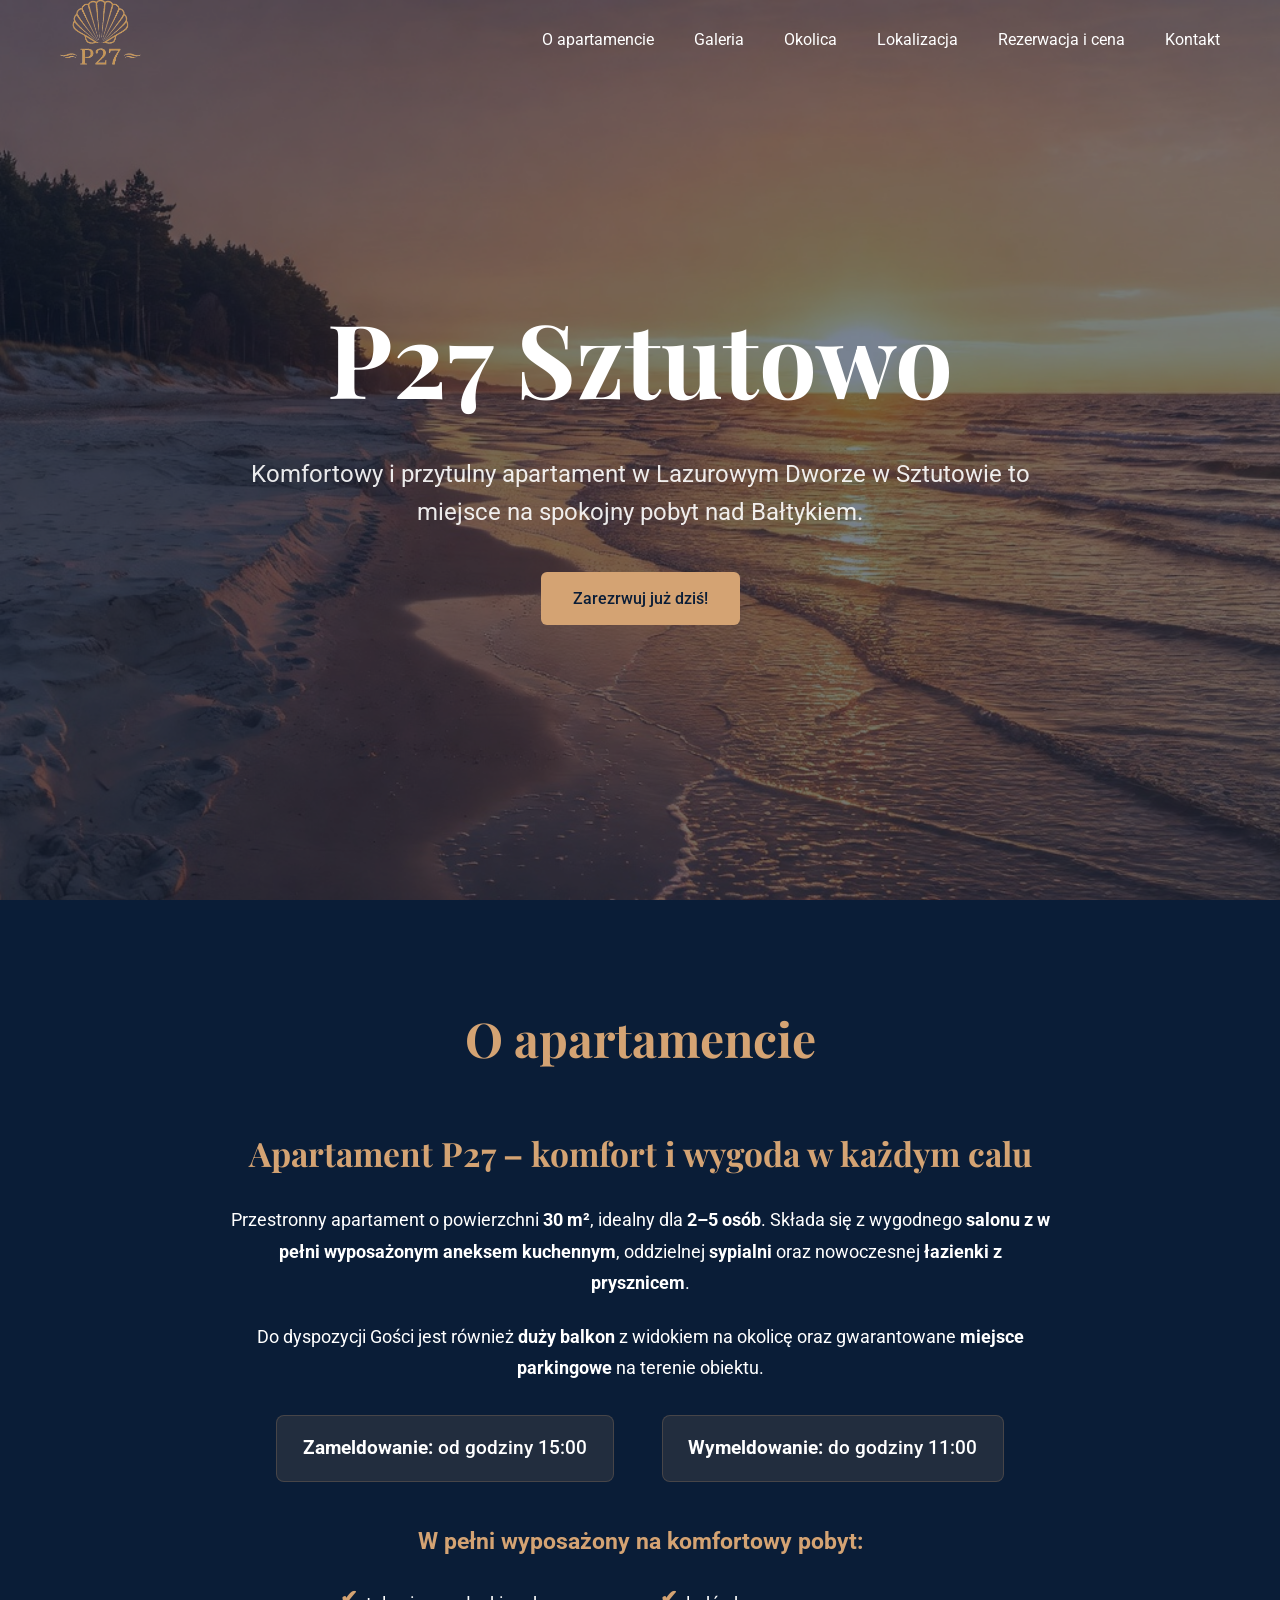
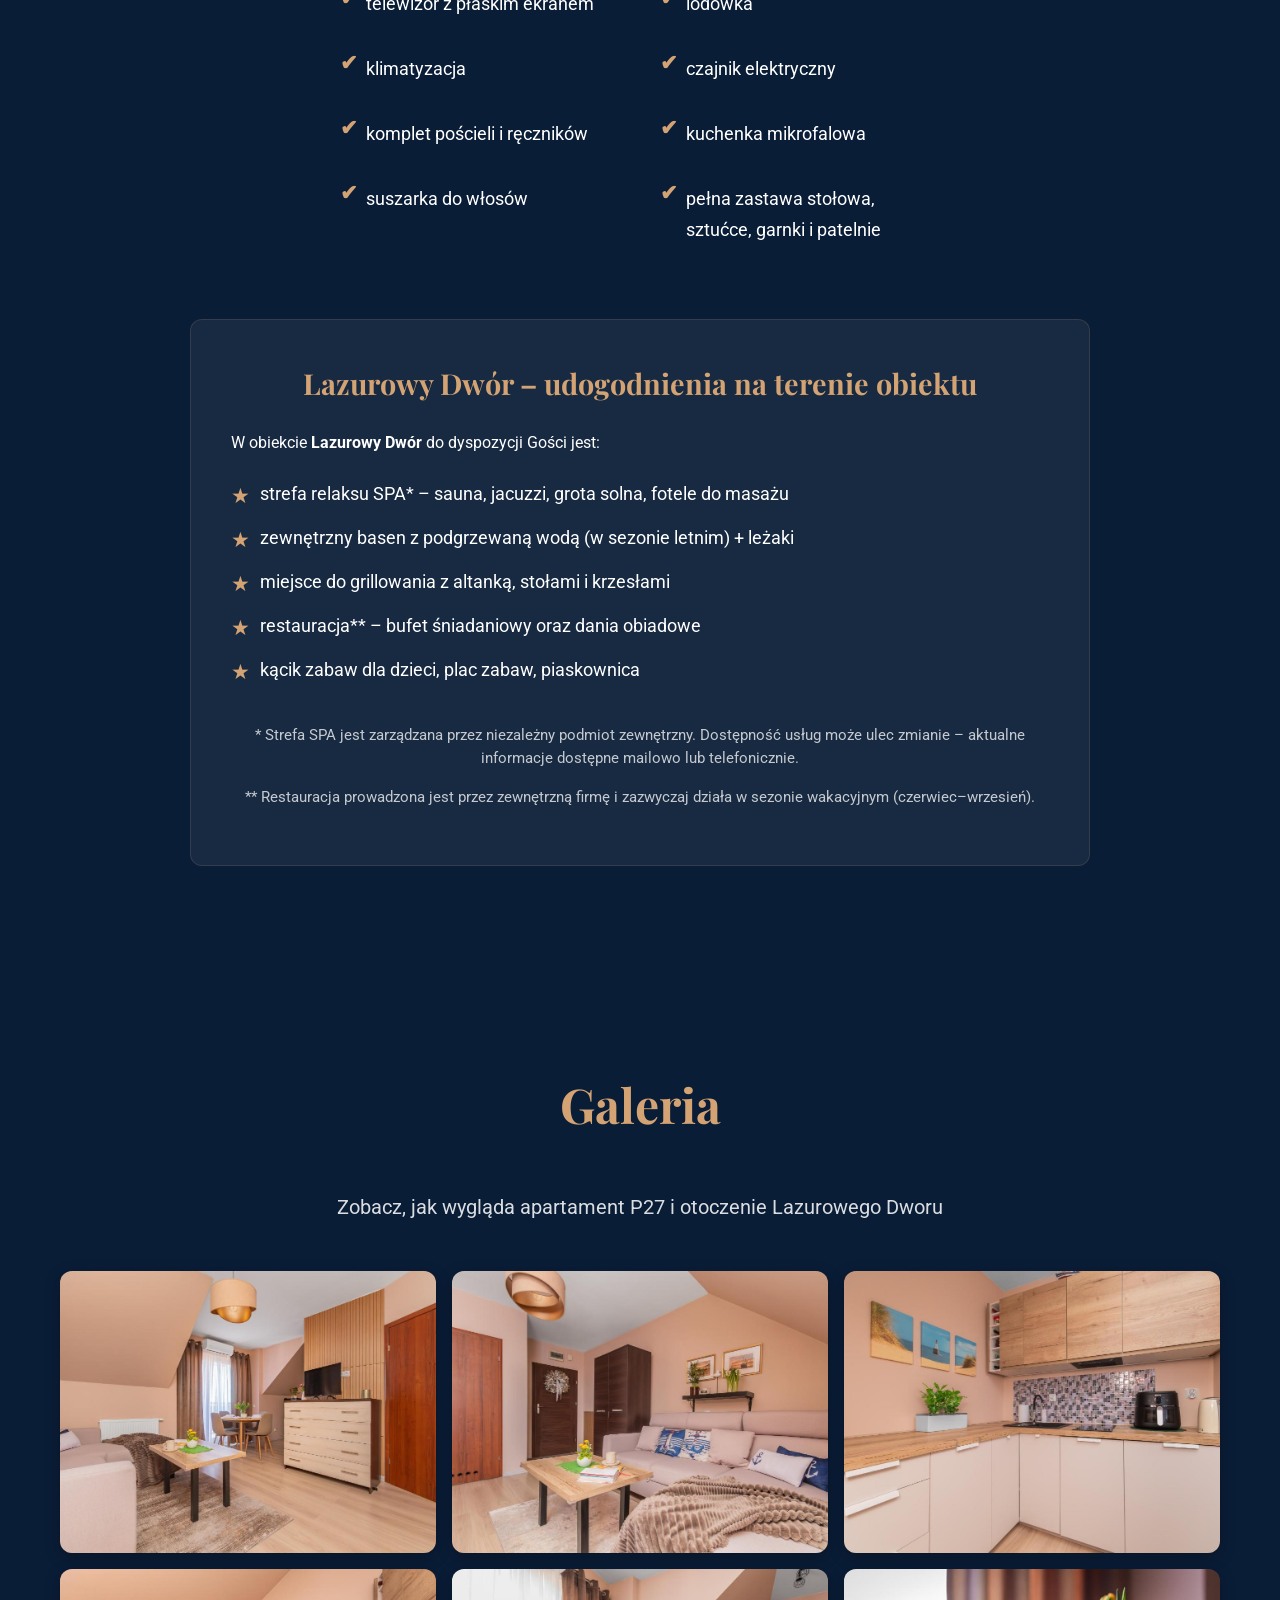
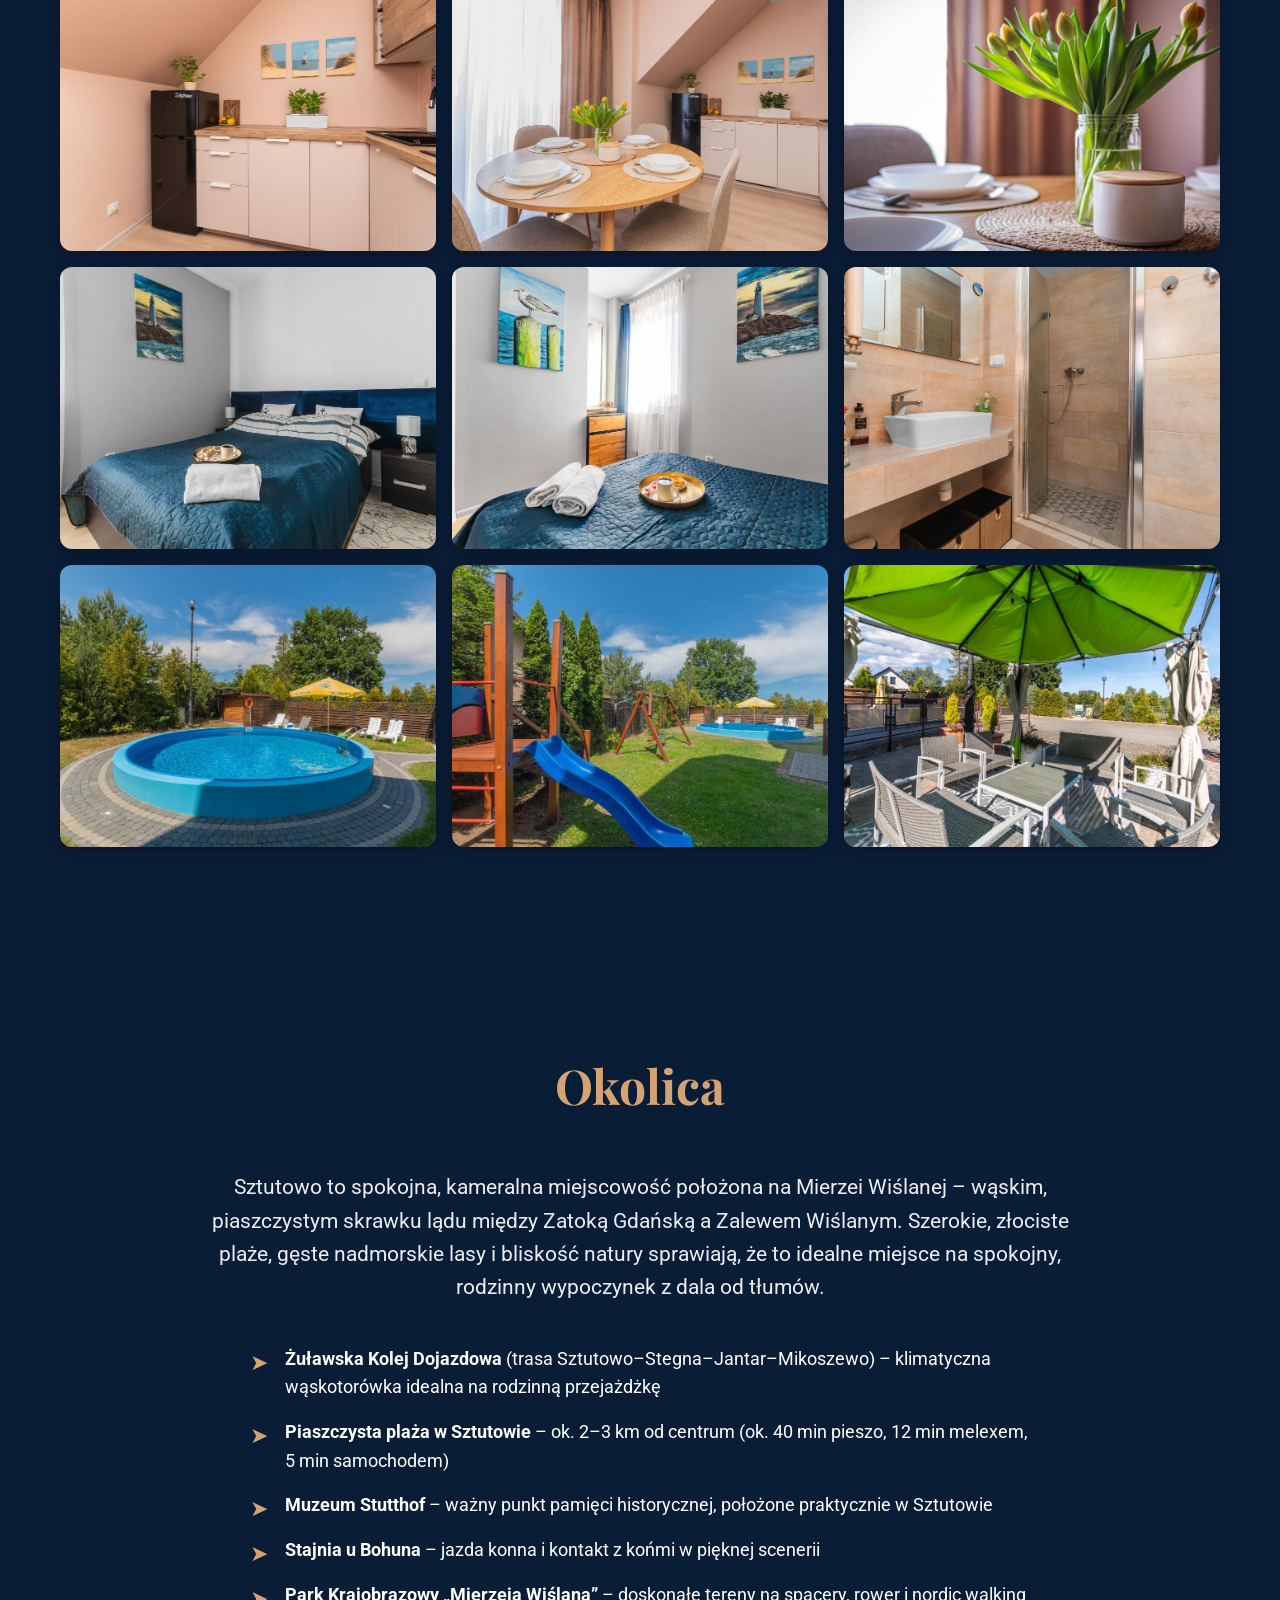
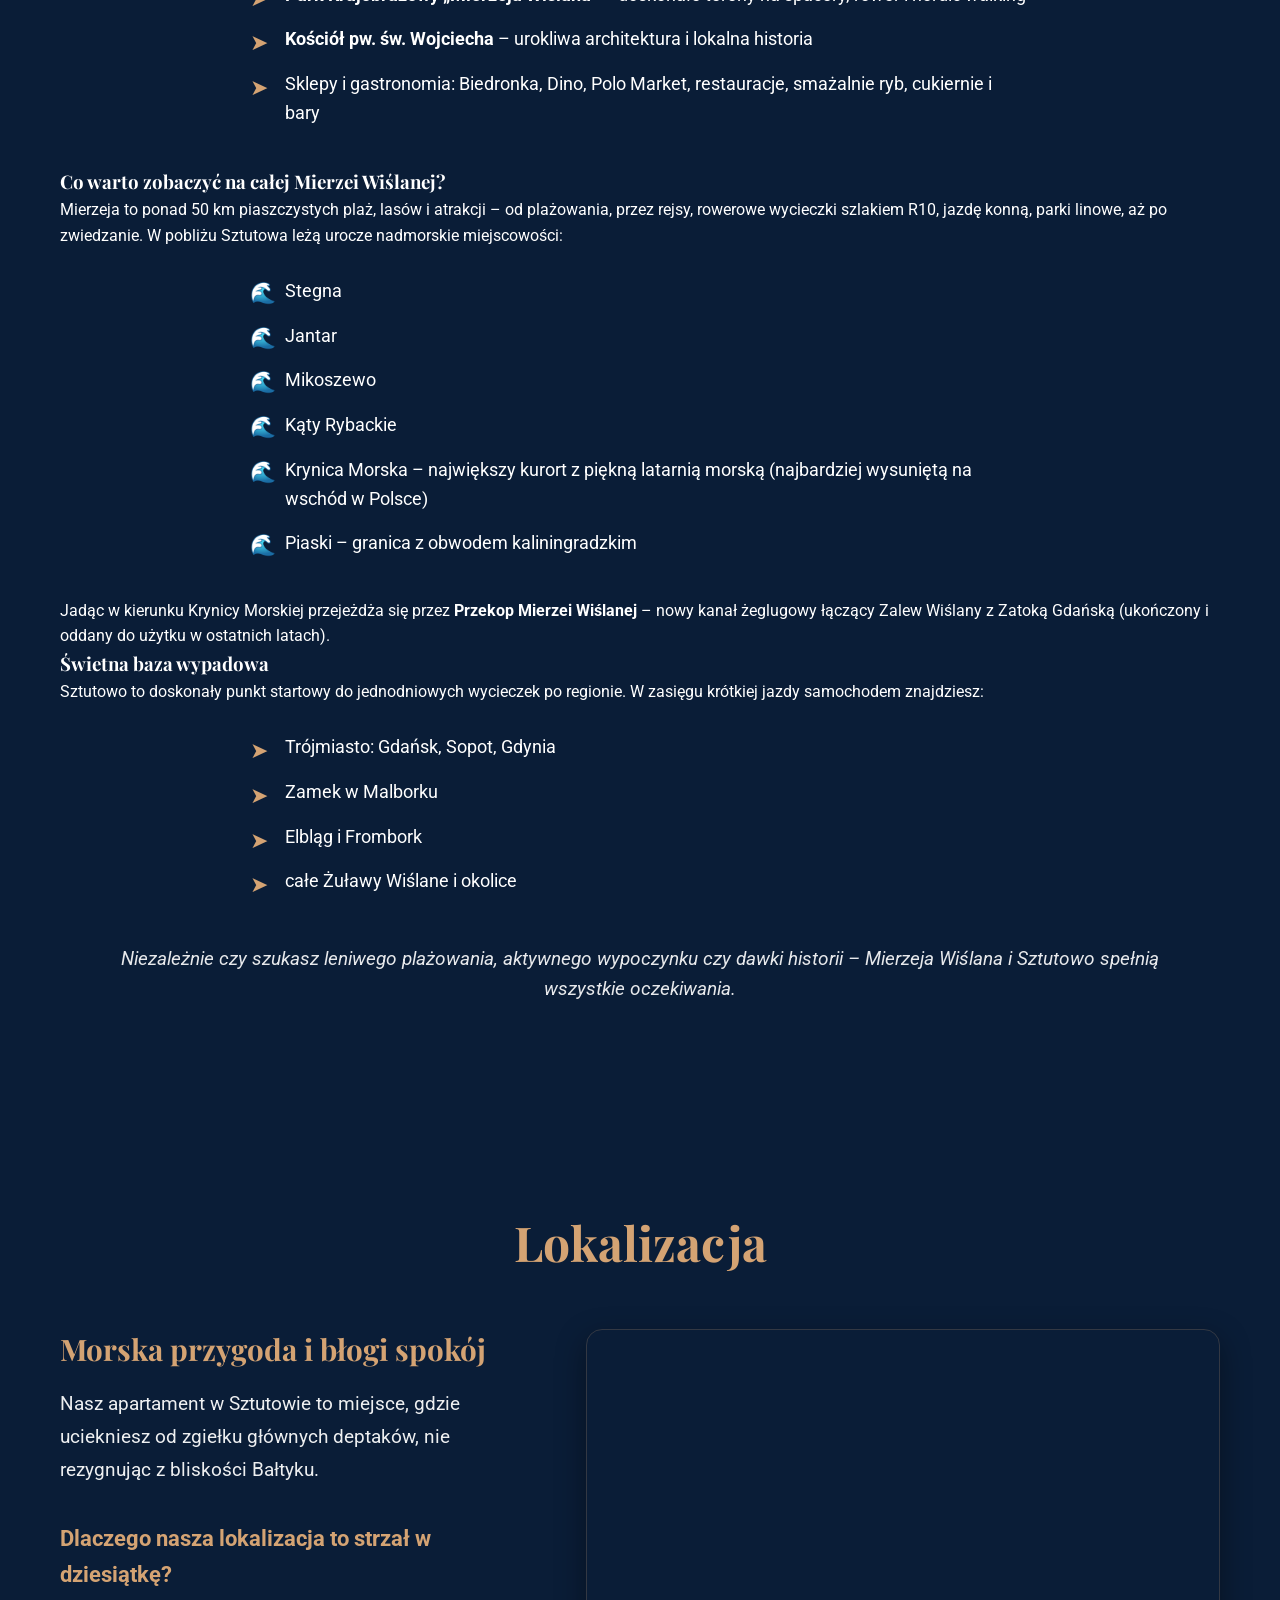
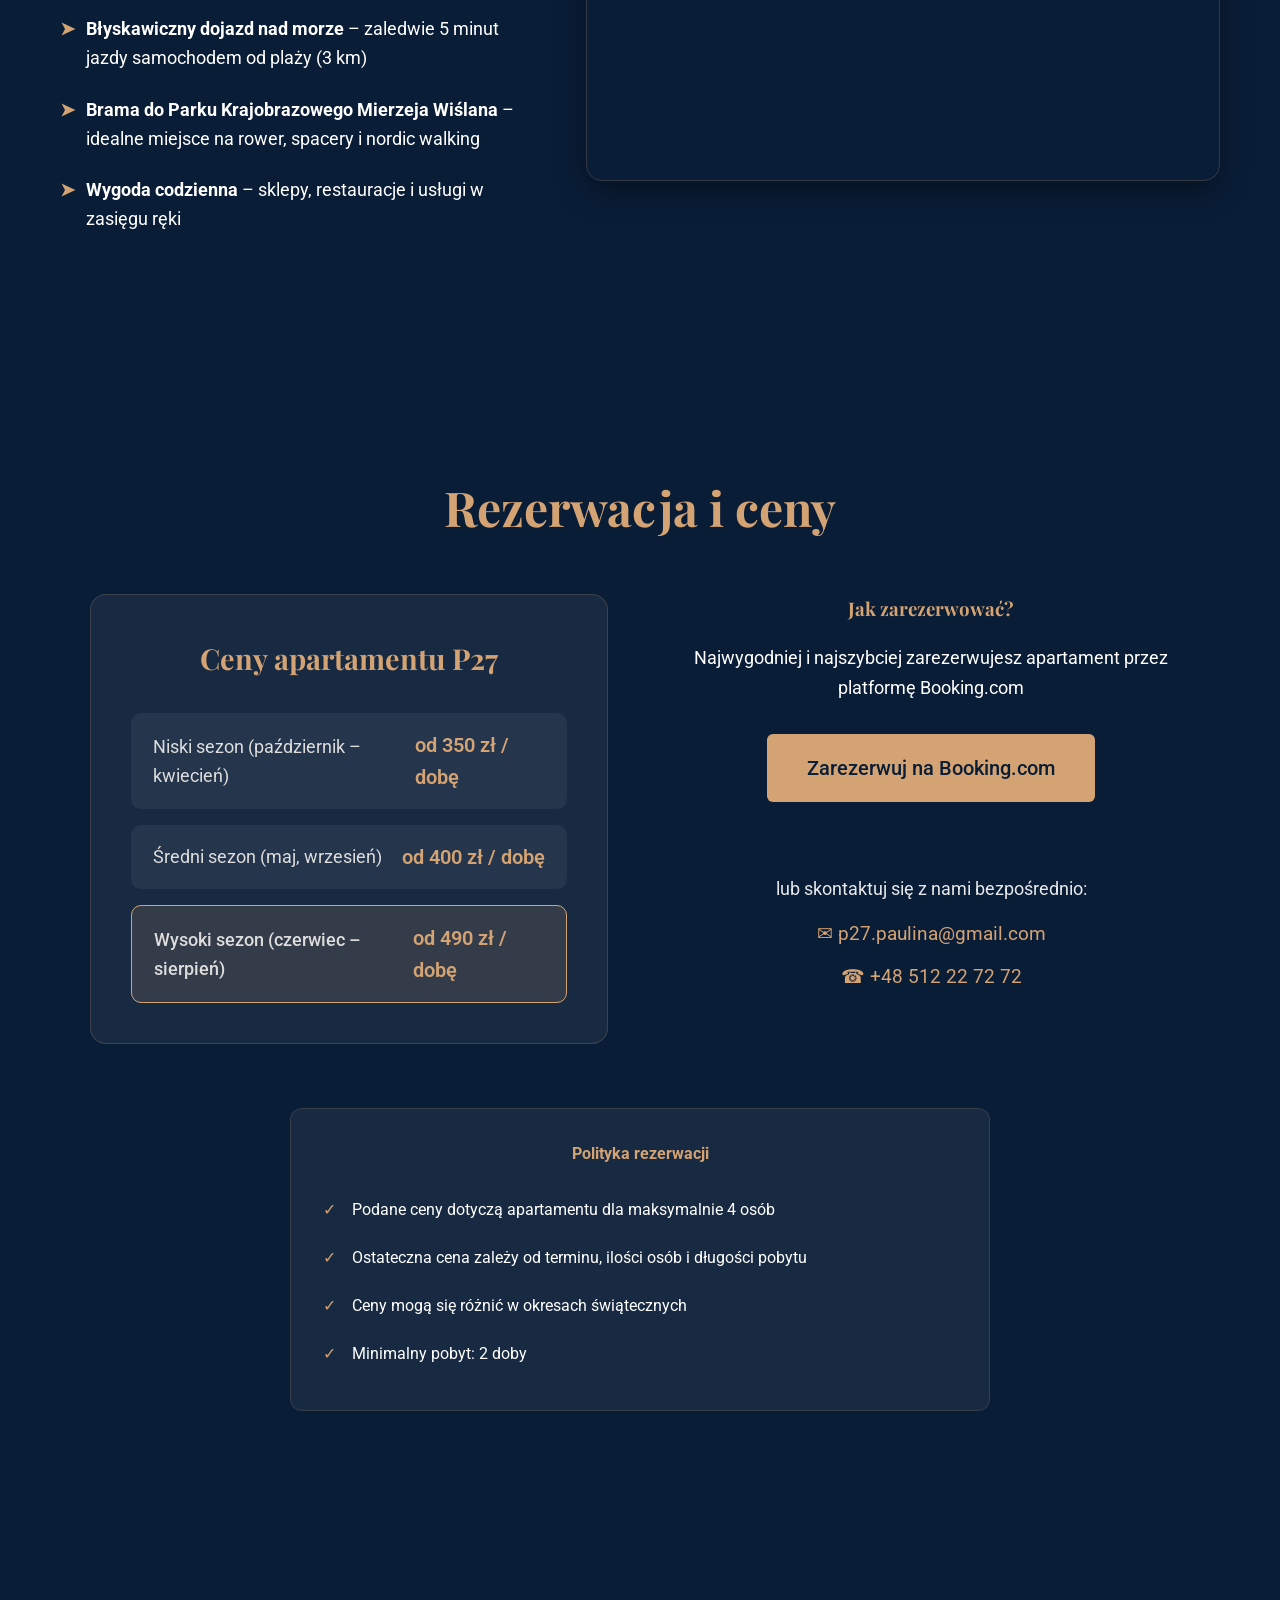
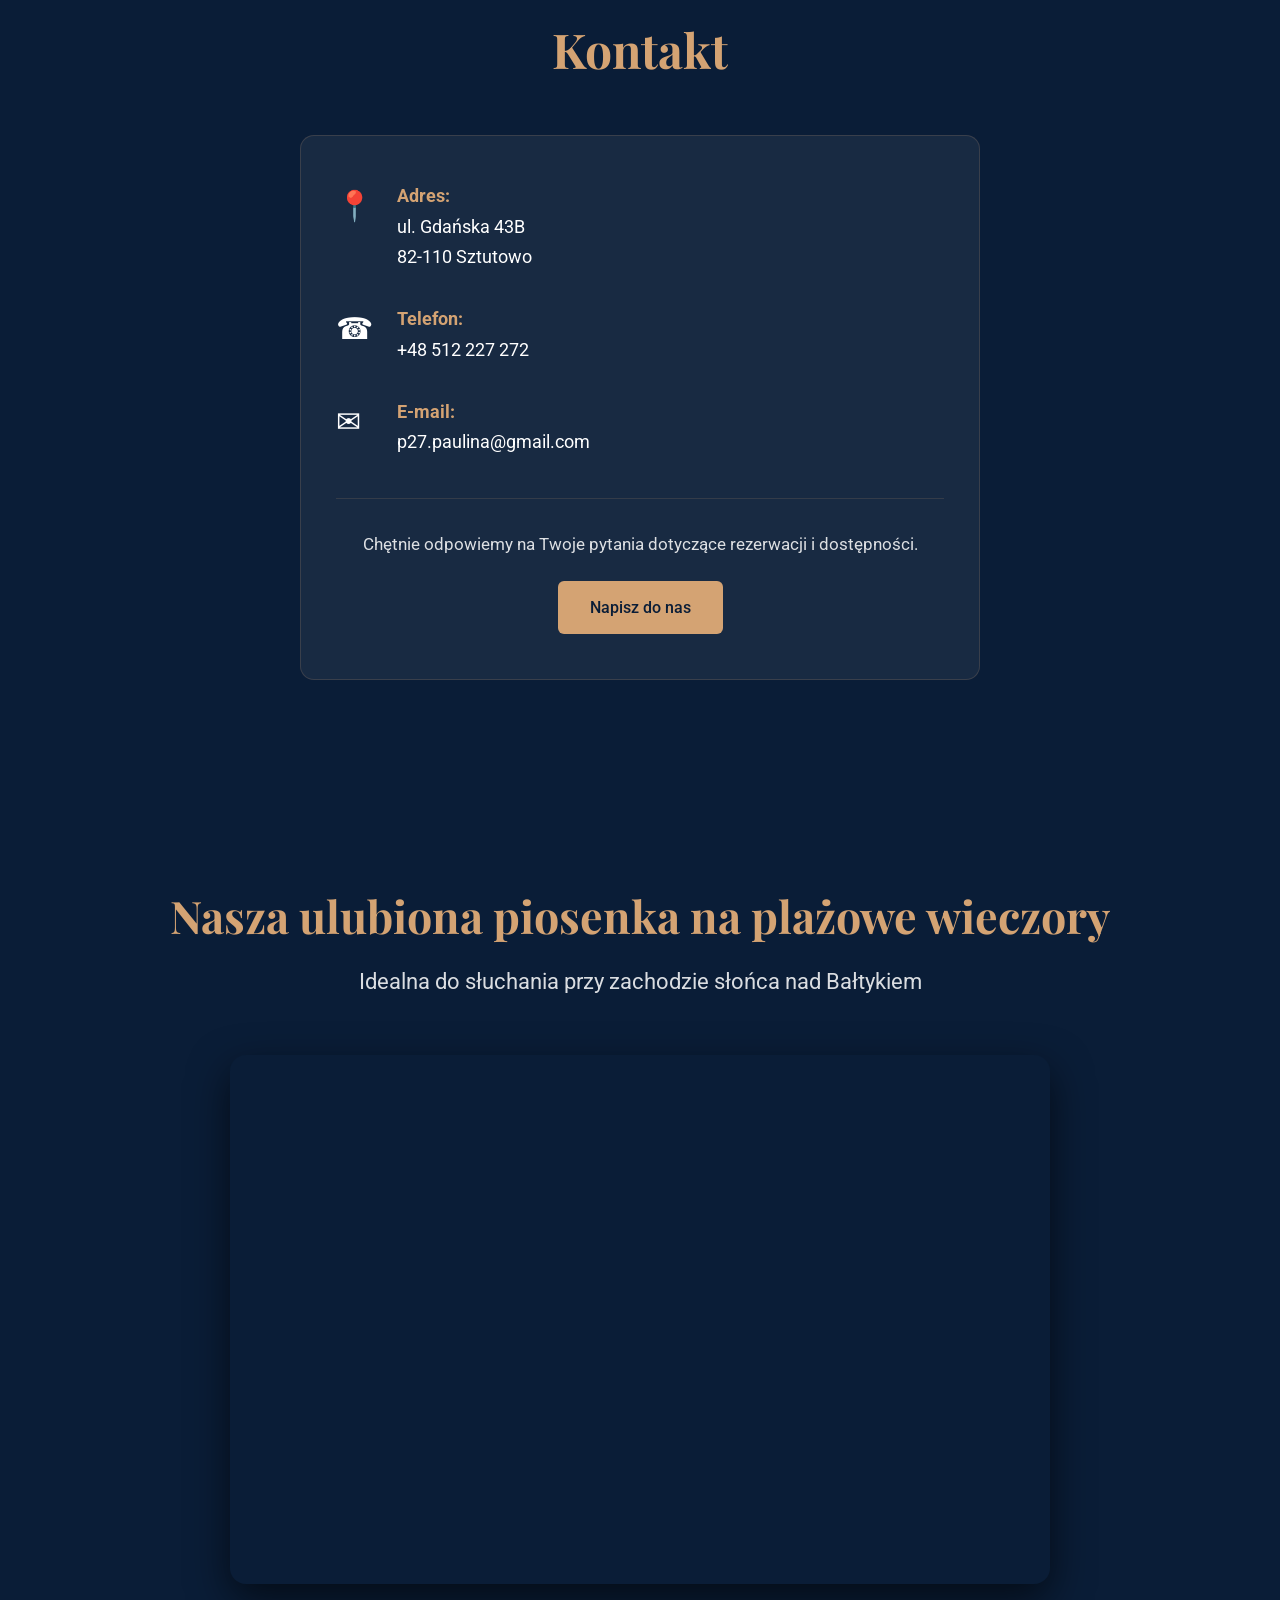
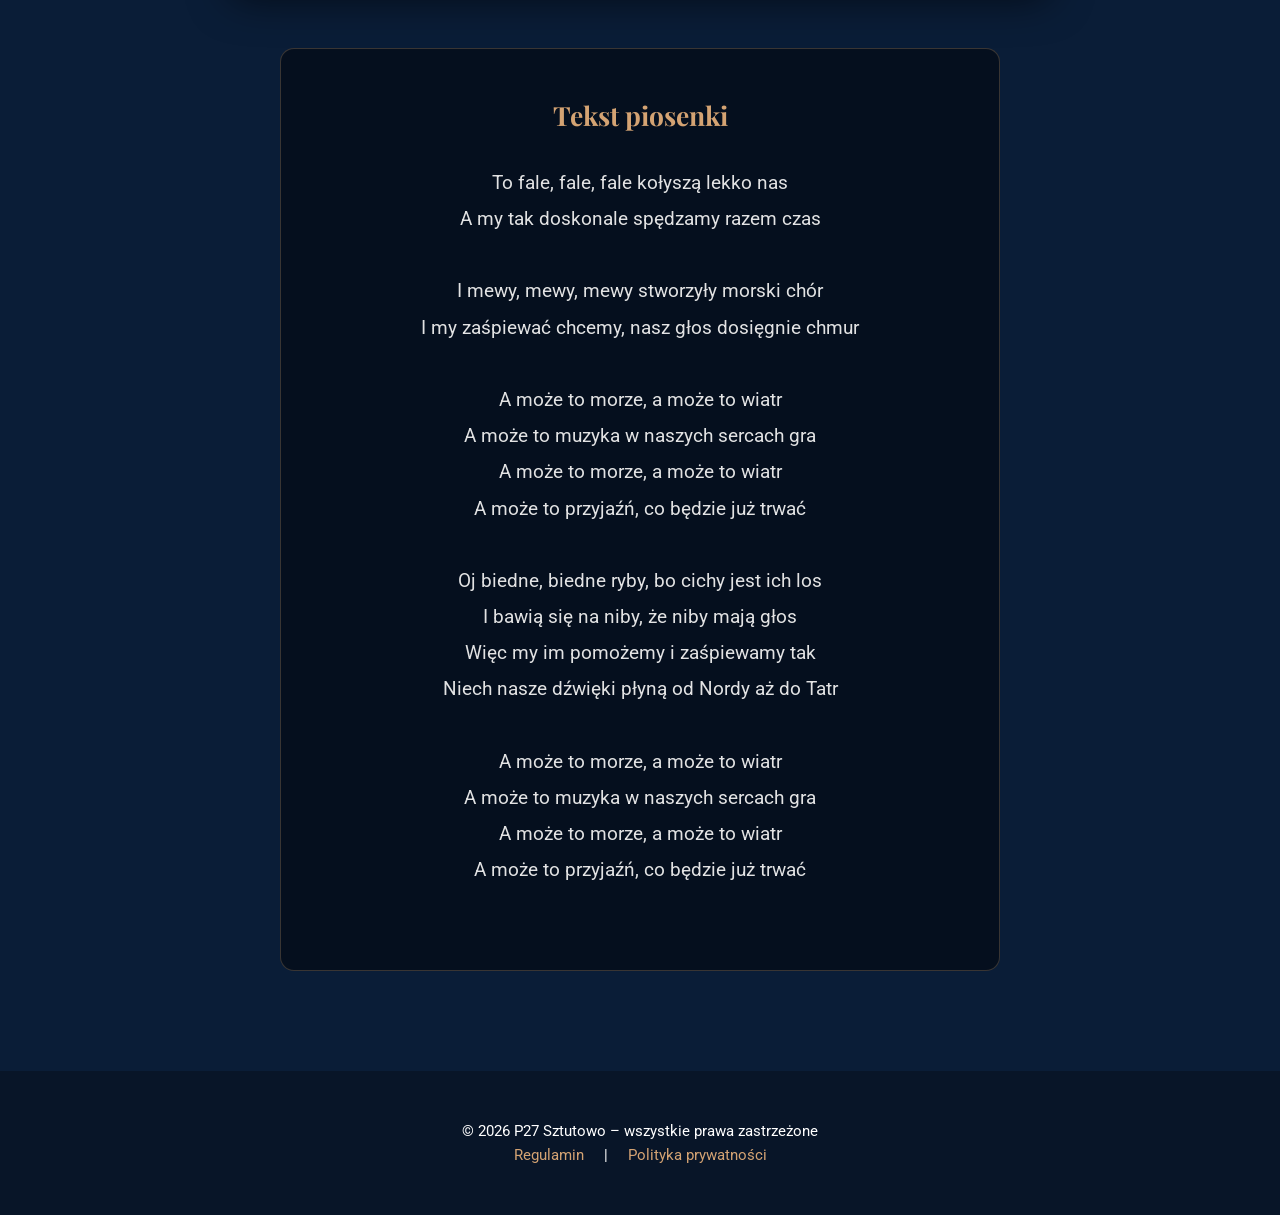
==== commit d84a7d1d: "Update index.html 202604122241" ====
--- a/index.html
+++ b/index.html
@@ -15,7 +15,7 @@
   <!-- NAVIGATION -->
   <nav class="navbar" id="navbar">
     <div class="container nav-container">
-      <a href="#" class="logo">P27</a>
+      <a href="#" class="logo"><img src="images/p27logo.png" height="65"></a>
       <button class="hamburger" aria-label="Otwórz menu">
         <span></span><span></span><span></span>
       </button>
--- a/style.css
+++ b/style.css
@@ -98,9 +98,8 @@
 
 .hero {
   height: 100vh;
-  min-height: 650px;                    /* ważne na małych ekranach */
-  background: url('images/hero-p27-sztutowo.jpg') center/cover no-repeat;
-  background-attachment: scroll;        /* <-- najważniejsze zmiana */
+  min-height: 700px;
+  background: url('images/hero-p27-sztutowo.jpg') center/cover no-repeat fixed;
   position: relative;
   display: flex;
   align-items: center;
@@ -154,22 +153,6 @@
   transform: translateY(-2px);
 }
 
-@media (max-width: 768px) {
-  .hero {
-    background-attachment: scroll;
-    min-height: 100vh;                    /* pełne wysokość na telefonie */
-    background-position: center 25%;      /* lekko przesuwamy w dół, żeby nie zasłaniać ważnej części */
-  }
-
-  .hero h1 {
-    font-size: 3.8rem;
-  }
-
-  .hero-subtitle {
-    font-size: 1.25rem;
-  }
-}
-
 /* ── SEKCJE ─────────────────────────────────────────────────── */
 
 .section {
@@ -267,7 +250,7 @@
 /* Video */
 .video-wrapper {
   position: relative;
-  padding-bottom: 56.25%;   /* 16:9 */
+  padding-bottom: 56.25%;
   height: 0;
   margin: 0 auto 4rem;
   max-width: 820px;
@@ -291,22 +274,22 @@
   margin: 0 auto;
   background: rgba(0, 0, 0, 0.45);
   border-radius: 14px;
-  padding: 2.5rem 2.8rem;
+  padding: 2.8rem 2.5rem;
   border: 1px solid rgba(212, 163, 115, 0.25);
 }
 
 .lyrics-box h3 {
   color: #d4a373;
-  margin-bottom: 1.6rem;
+  margin-bottom: 1.8rem;
   font-size: 1.65rem;
 }
 
 .song-lyrics {
   font-family: 'Roboto', sans-serif;
-  font-size: 1.15rem;
-  line-height: 1.85;
+  font-size: 1.16rem;
+  line-height: 1.95;
   color: #eee;
-  text-align: left;
+  text-align: center;           /* ← najważniejsze zmiana */
   white-space: pre-wrap;
   background: none;
   border: none;
@@ -326,12 +309,12 @@
   }
   
   .lyrics-box {
-    padding: 2rem 1.6rem;
+    padding: 2.2rem 1.8rem;
   }
   
   .song-lyrics {
-    font-size: 1.08rem;
-    line-height: 1.75;
+    font-size: 1.07rem;
+    line-height: 1.85;
   }
 }
 
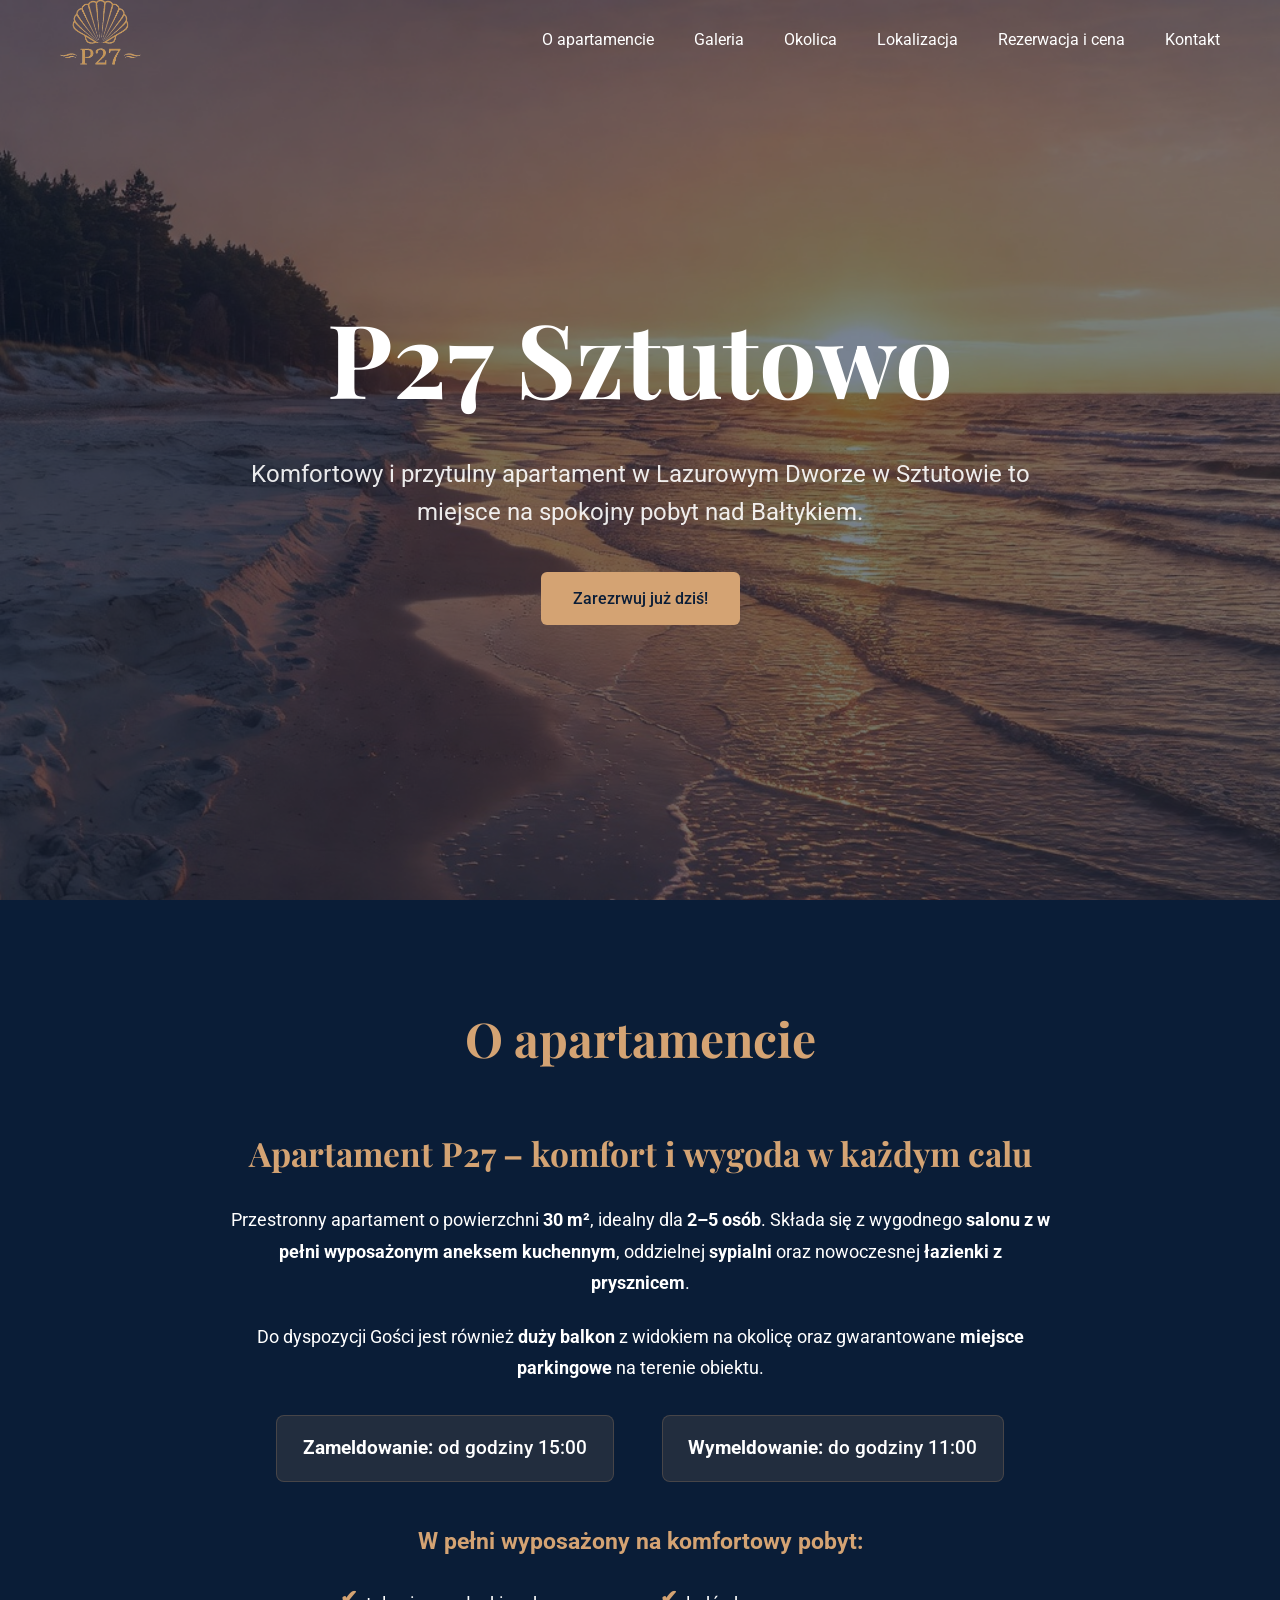
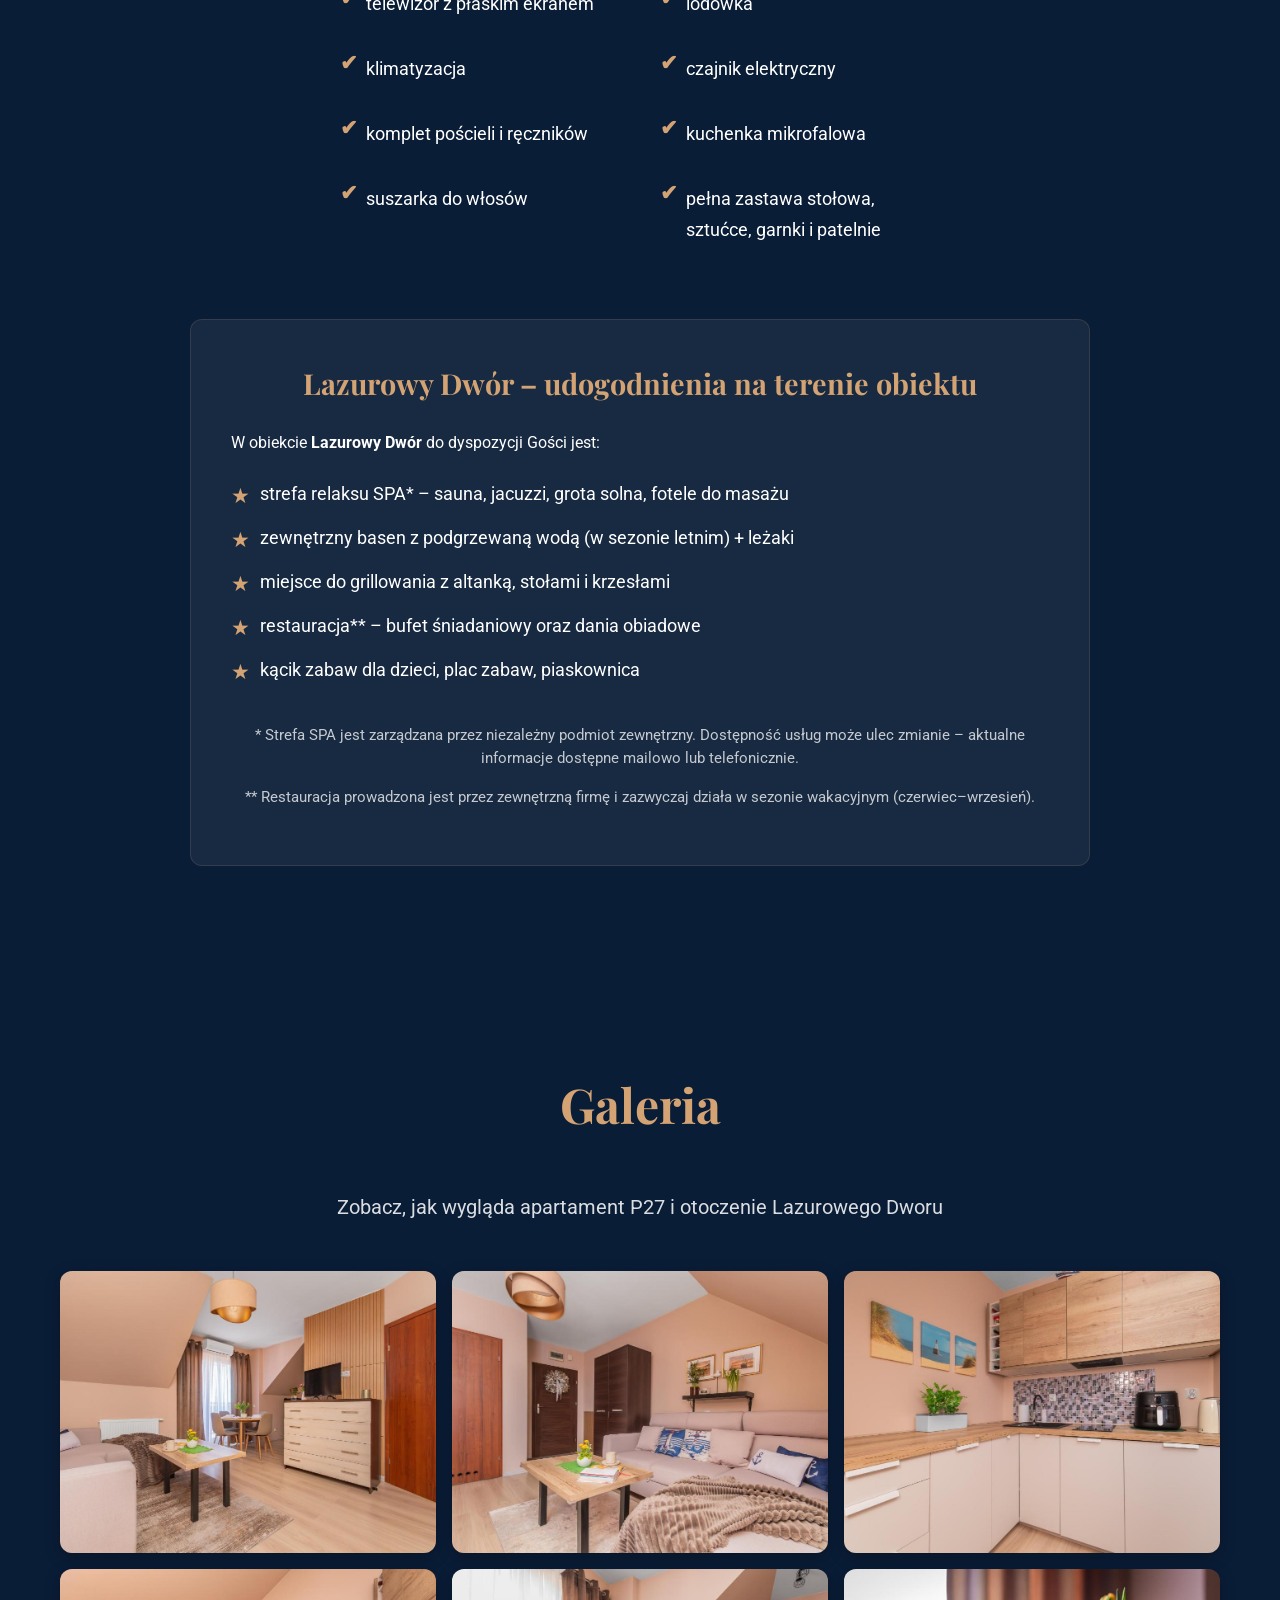
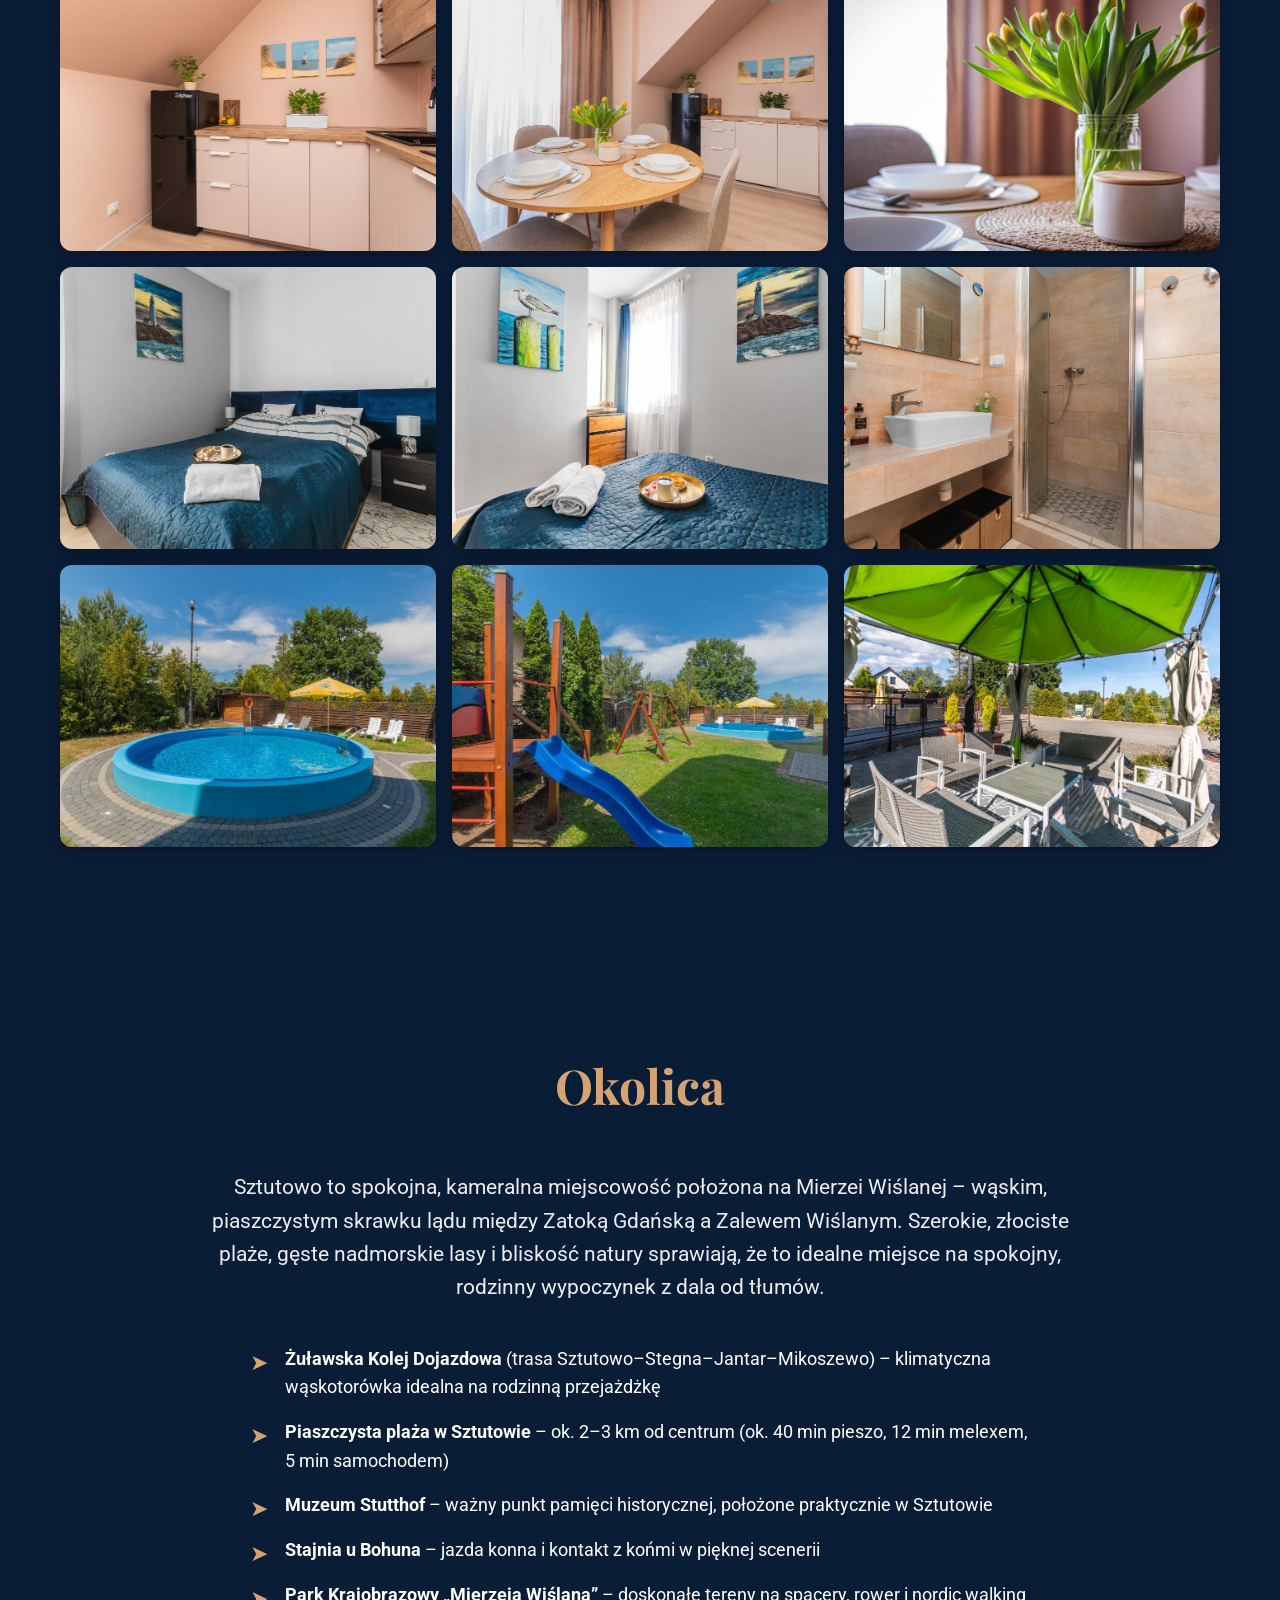
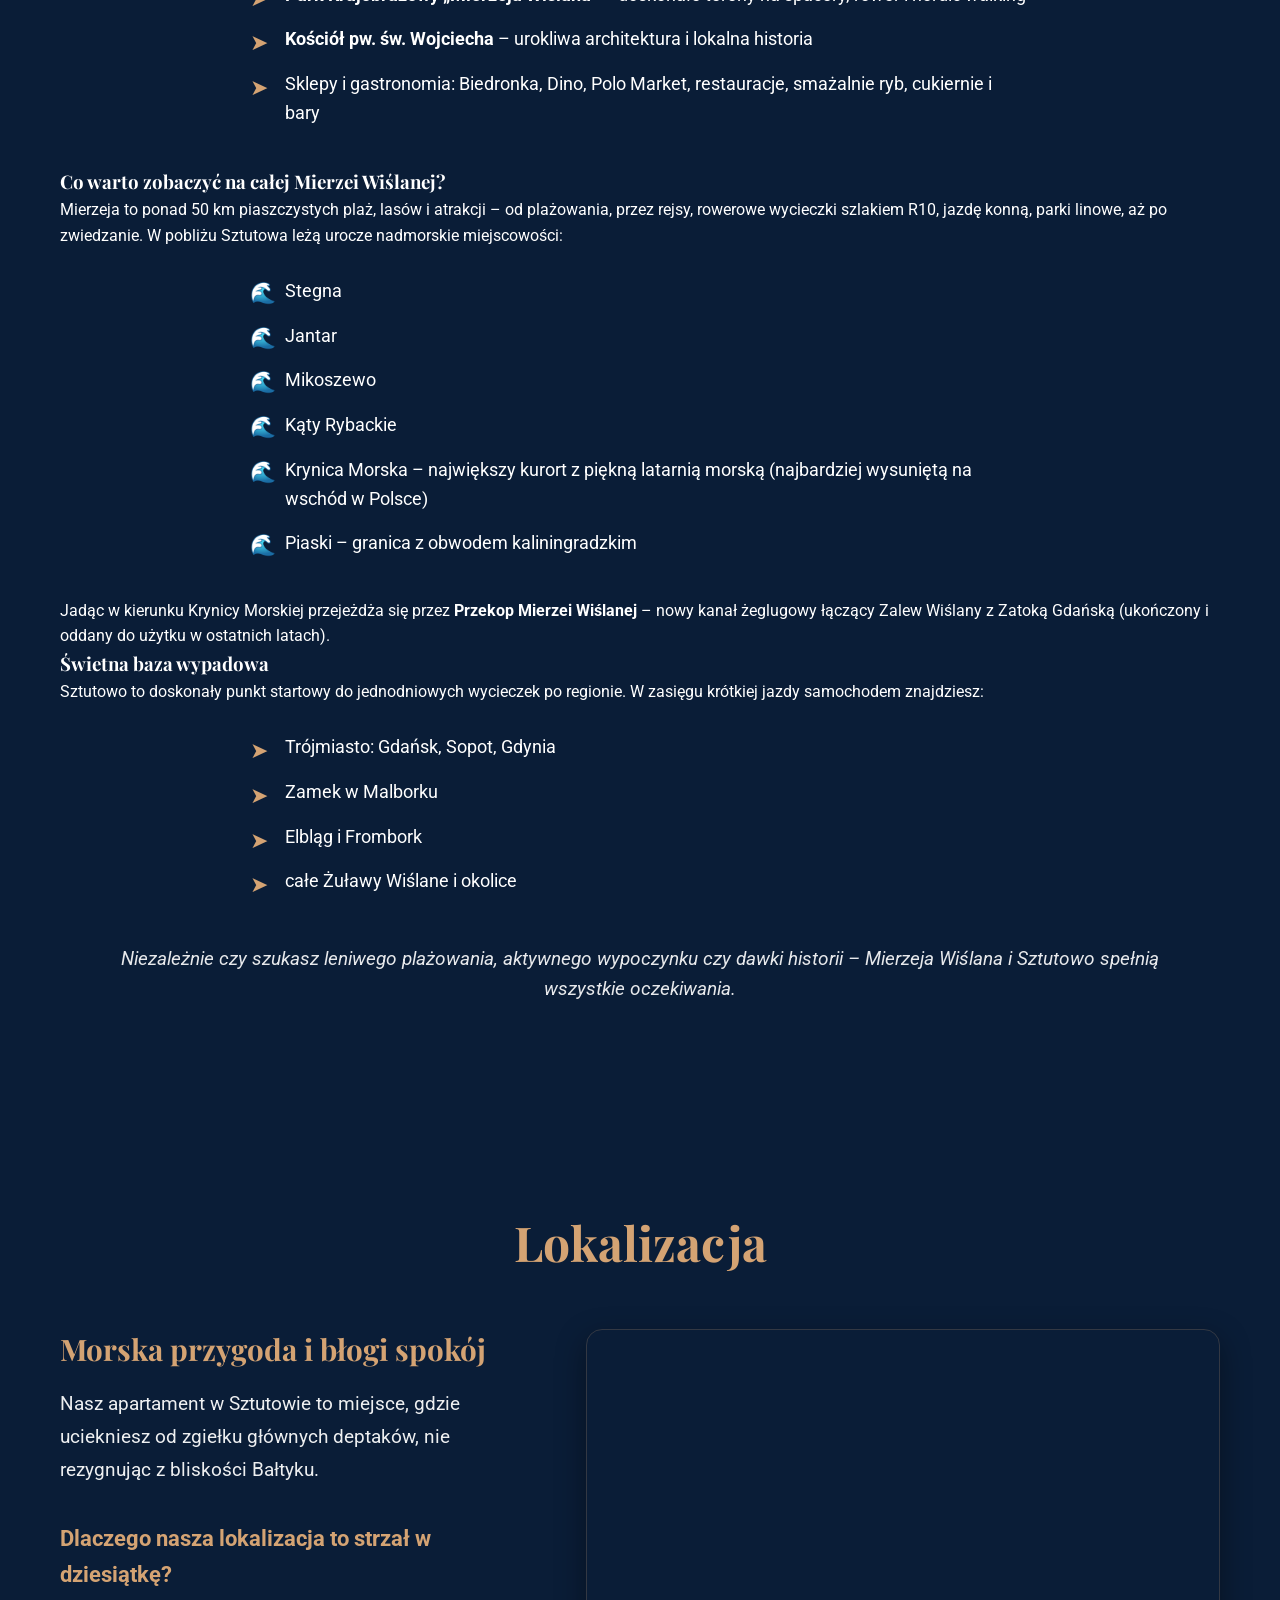
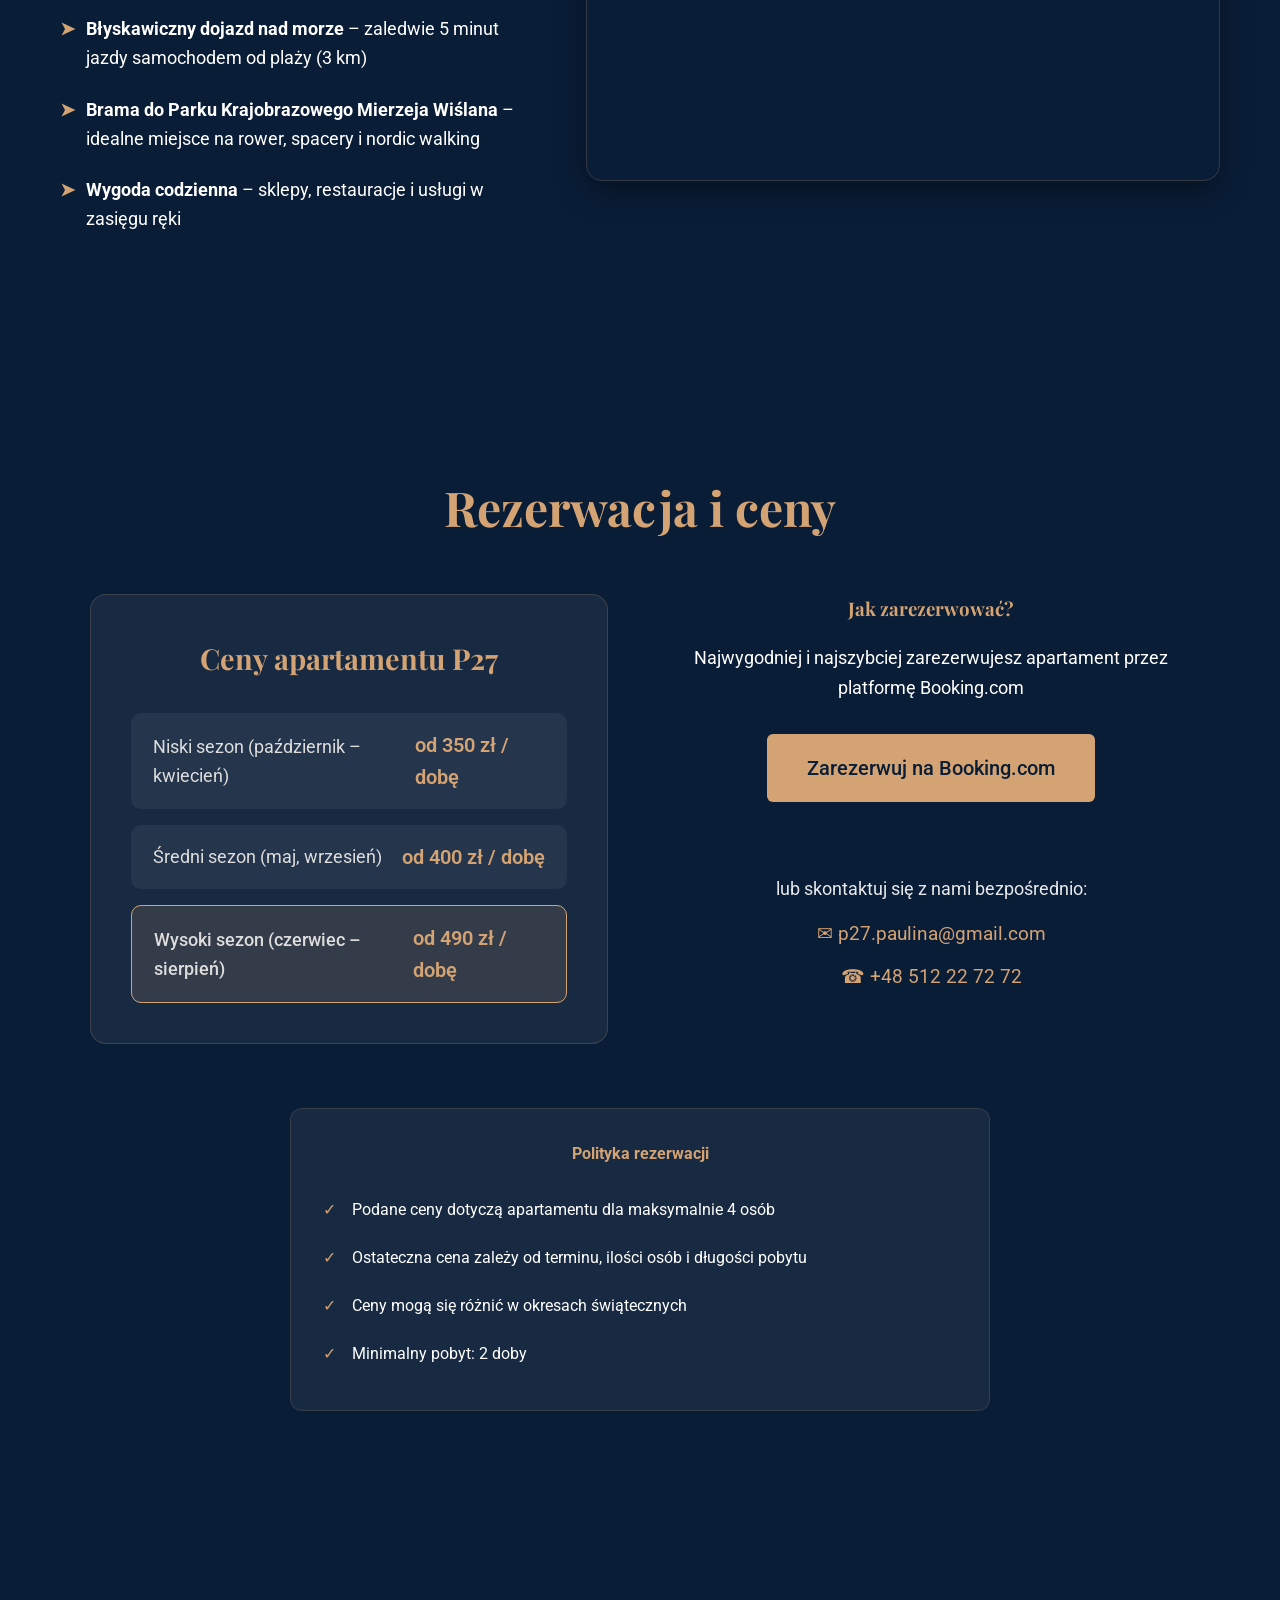
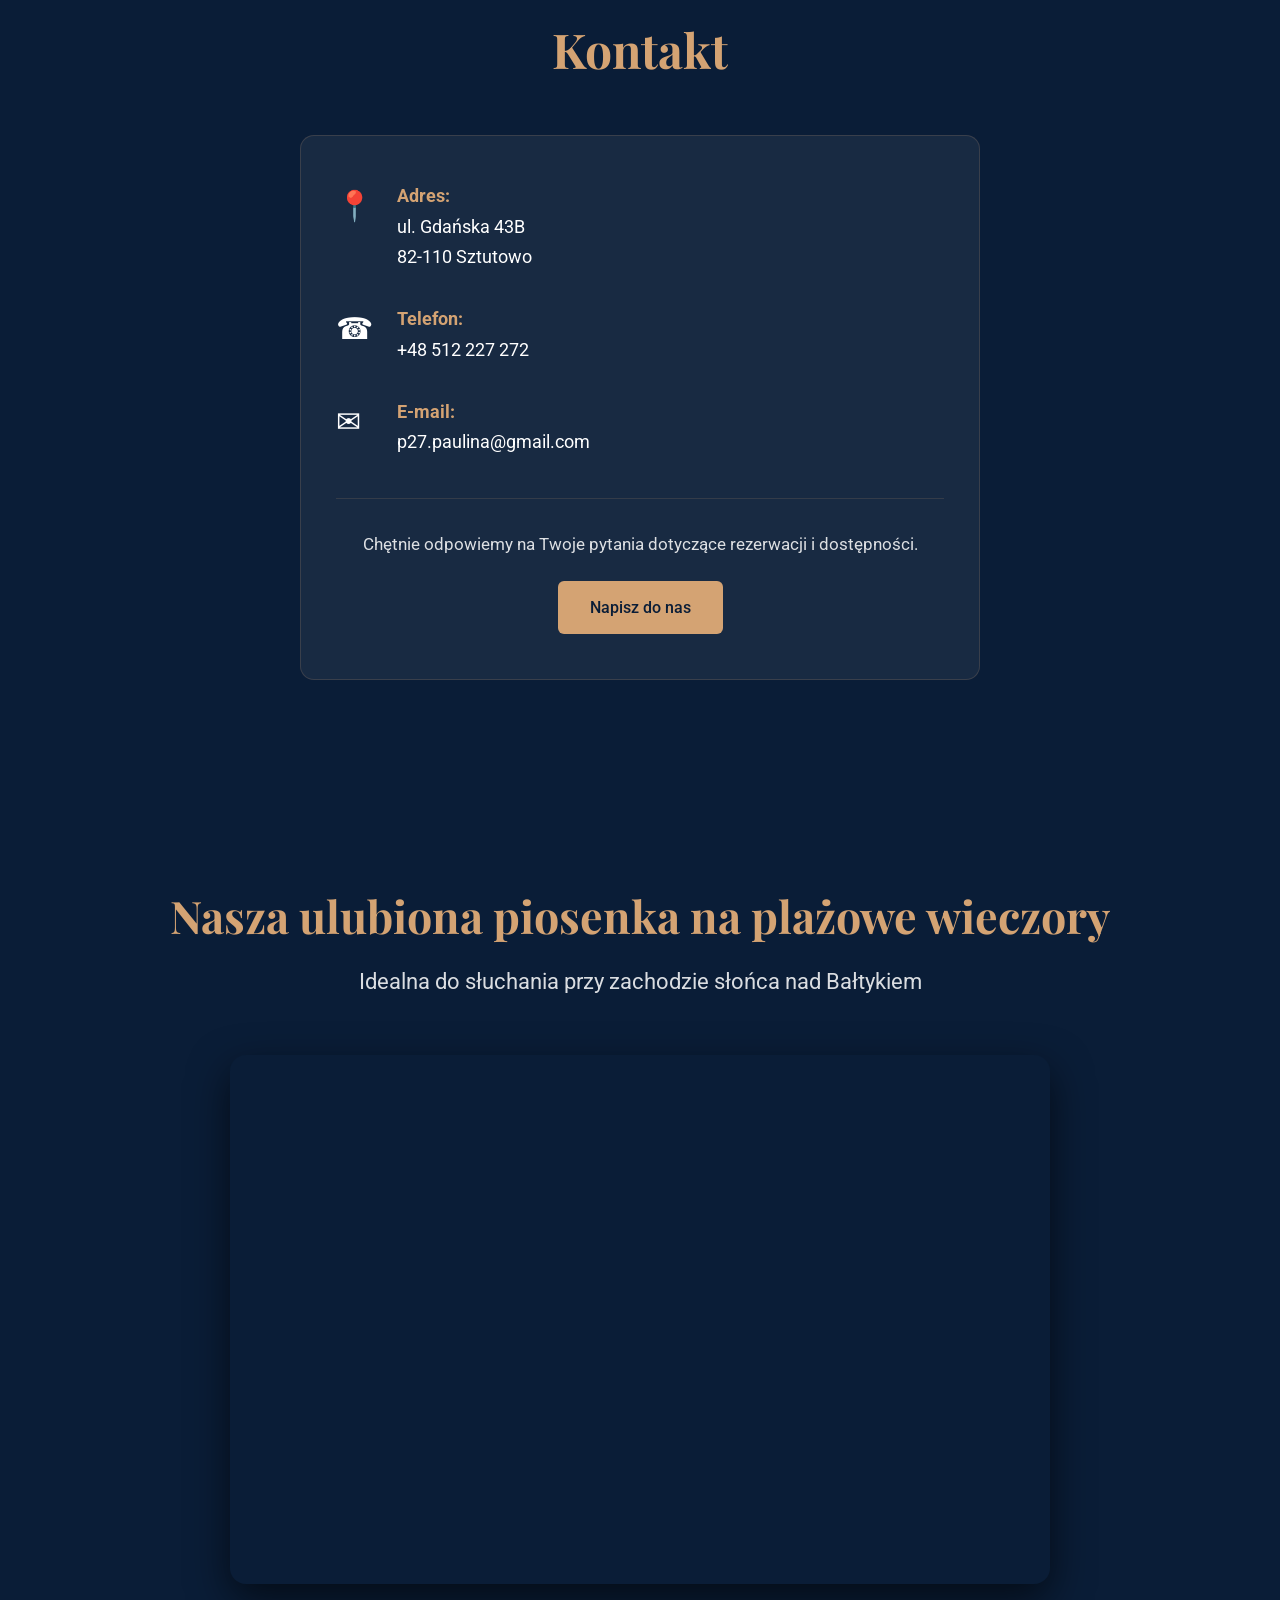
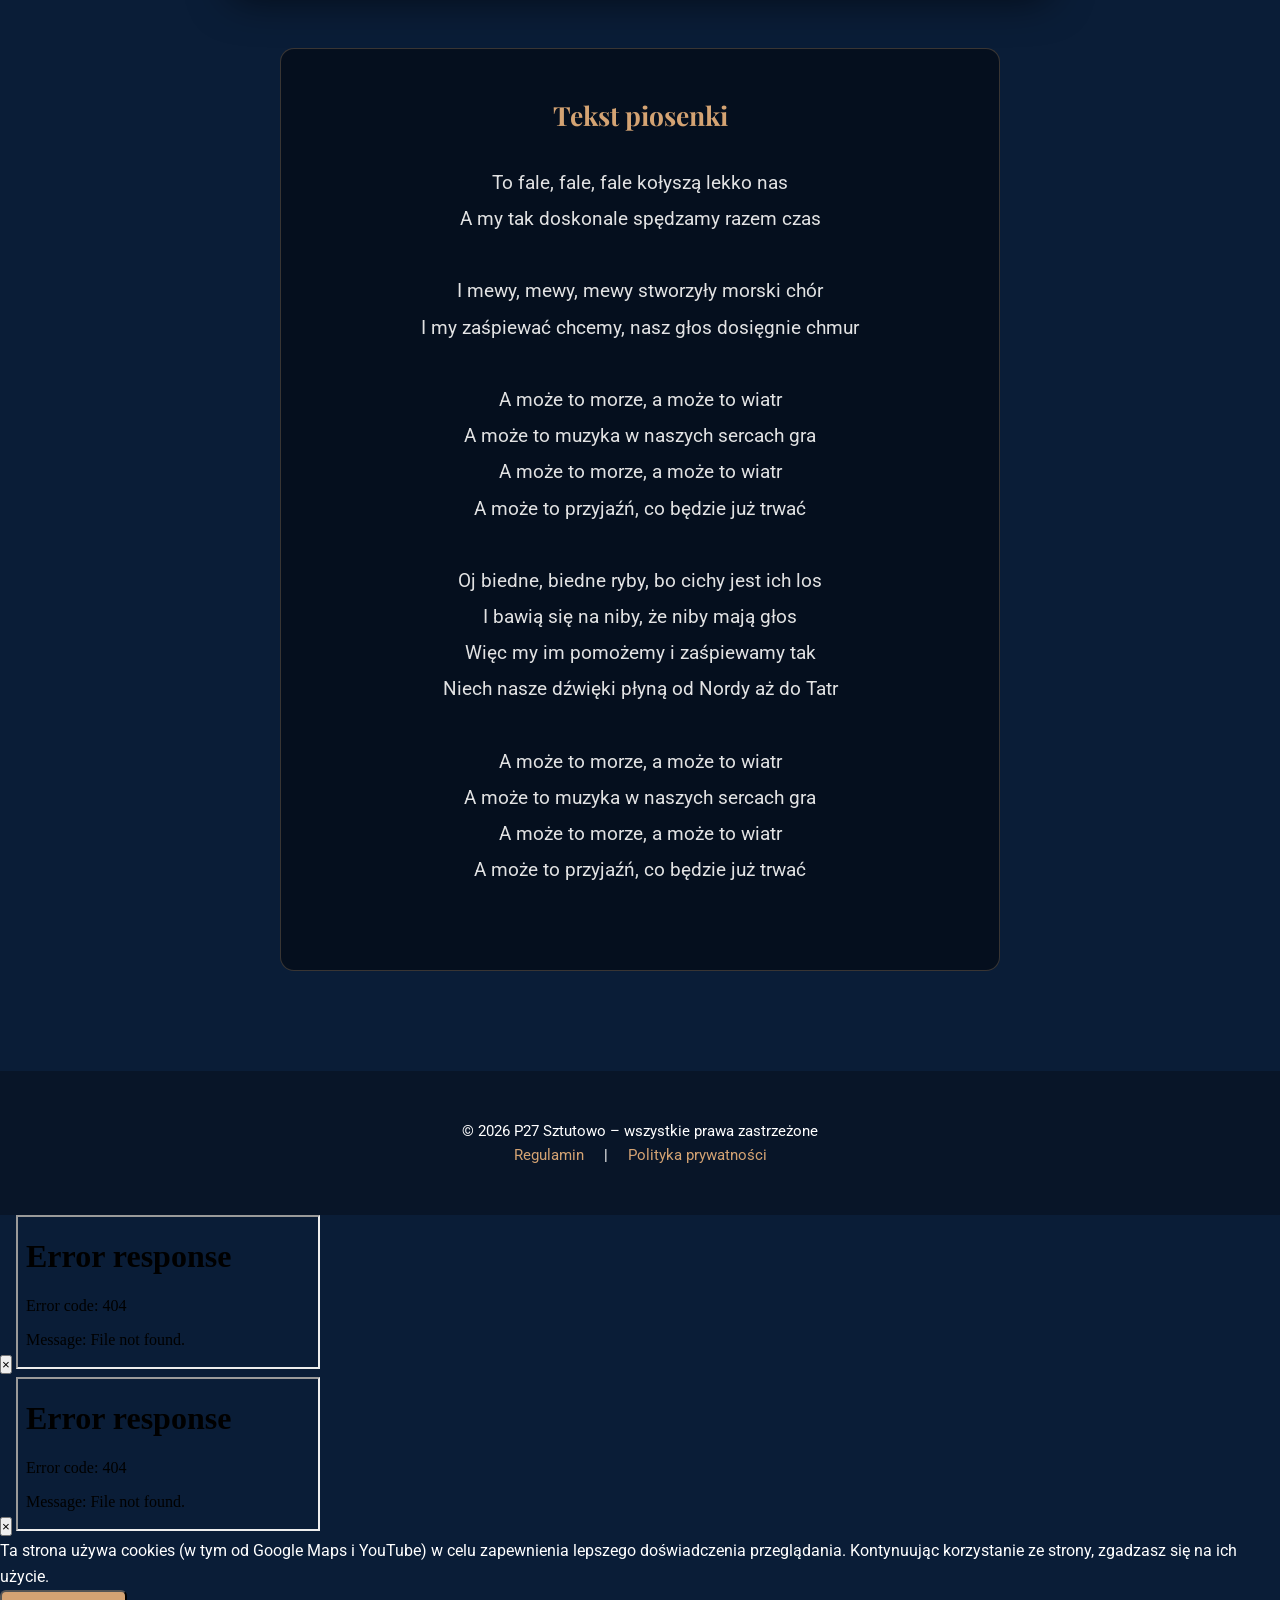
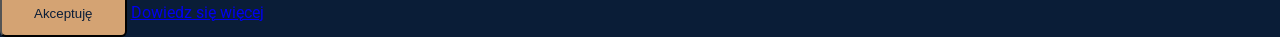
==== commit 7c7094eb: "Update index.html 202605171310" ====
--- a/index.html
+++ b/index.html
@@ -5,6 +5,7 @@
   <meta name="viewport" content="width=device-width, initial-scale=1.0"/>
   <title>P27 – Apartament w Sztutowie | Mierzeja Wiślana</title>
   <meta name="description" content="Nowoczesny apartament P27 w Sztutowie – 30 m², dla 2–5 osób, 50 m od plaży, balkon, parking, klimatyzacja i pełen komfort."/>
+  <link rel="icon" href="favicon.ico" type="image/x-icon">
   <link rel="stylesheet" href="style.css"/>
   <link rel="preconnect" href="https://fonts.googleapis.com">
   <link rel="preconnect" href="https://fonts.gstatic.com" crossorigin>
@@ -378,15 +379,44 @@
 </section>
 
   <!-- FOOTER -->
-  <footer>
-    <div class="container">
-      <p>&copy; 2026 P27 Sztutowo – wszystkie prawa zastrzeżone</p>
-      <div class="footer-links">
-        <a href="#">Regulamin</a> | <a href="#">Polityka prywatności</a>
-      </div>
-    </div>
-  </footer>
-
+ <footer>
+  <div class="container">
+    <p>&copy; 2026 P27 Sztutowo – wszystkie prawa zastrzeżone</p>
+    <div class="footer-links">
+      <a onclick="openModal('modalRegulamin')">Regulamin</a> | 
+      <a onclick="openModal('modalPrivacy')">Polityka prywatności</a>
+    </div>
+  </div>
+</footer>
+
+  <!-- MODALE -->
+<div class="modal" id="modalRegulamin">
+  <div class="modal-content">
+    <button class="modal-close" onclick="closeModal('modalRegulamin')">&times;</button>
+    <iframe src="regulamin.html" class="modal-iframe" title="Regulamin"></iframe>
+  </div>
+</div>
+
+<div class="modal" id="modalPrivacy">
+  <div class="modal-content">
+    <button class="modal-close" onclick="closeModal('modalPrivacy')">&times;</button>
+    <iframe src="privacy.html" class="modal-iframe" title="Polityka Prywatności"></iframe>
+  </div>
+</div>
+  
   <script src="script.js"></script>
+  <!-- COOKIE BANNER -->
+<div class="cookie-banner" id="cookieBanner">
+  <div class="cookie-content">
+    <p>
+      Ta strona używa cookies (w tym od Google Maps i YouTube) w celu zapewnienia lepszego doświadczenia przeglądania. 
+      Kontynuując korzystanie ze strony, zgadzasz się na ich użycie.
+    </p>
+    <div class="cookie-buttons">
+      <button onclick="acceptCookies()" class="btn btn-primary">Akceptuję</button>
+      <a href="regulamin.html" class="cookie-link">Dowiedz się więcej</a>
+    </div>
+  </div>
+</div>
 </body>
 </html>
--- a/style.css
+++ b/style.css
@@ -95,11 +95,11 @@
 .active .hamburger span:nth-child(3) { transform: rotate(-45deg) translate(7px, -7px); }
 
 /* ── HERO ───────────────────────────────────────────────────── */
-
 .hero {
   height: 100vh;
-  min-height: 700px;
-  background: url('images/hero-p27-sztutowo.jpg') center/cover no-repeat fixed;
+  min-height: 650px;                    /* ważne na małych ekranach */
+  background: url('images/hero-p27-sztutowo.jpg') center/cover no-repeat;
+  background-attachment: scroll;        /* <-- najważniejsze zmiana */
   position: relative;
   display: flex;
   align-items: center;
@@ -133,6 +133,8 @@
   margin-bottom: 2.5rem;
   opacity: 0.9;
 }
+
+
 
 .btn {
   display: inline-block;
@@ -151,6 +153,22 @@
 .btn-primary:hover {
   background: #e0b88a;
   transform: translateY(-2px);
+}
+/* Poprawka specjalnie dla mobile */
+@media (max-width: 768px) {
+  .hero {
+    background-attachment: scroll;
+    min-height: 100vh;
+    background-position: center 30%;   /* lekko przesuwamy obraz w dół */
+  }
+  
+  .hero h1 {
+    font-size: 3.8rem;
+  }
+  
+  .hero-subtitle {
+    font-size: 1.25rem;
+  }
 }
 
 /* ── SEKCJE ─────────────────────────────────────────────────── */
@@ -1064,4 +1082,2152 @@
   .contact-row .icon {
     font-size: 1.7rem;
   }
-}
+}* {
+  margin: 0;
+  padding: 0;
+  box-sizing: border-box;
+}
+
+body {
+  font-family: 'Roboto', sans-serif;
+  color: #fff;
+  background: #0a1d37; /* granatowe tło bazowe – widoczne poniżej hero */
+  line-height: 1.6;
+}
+
+h1, h2, h3 {
+  font-family: 'Playfair Display', serif;
+}
+
+.container {
+  max-width: 1200px;
+  margin: 0 auto;
+  padding: 0 20px;
+}
+
+/* ── NAVIGATION ─────────────────────────────────────────────── */
+
+.navbar {
+  position: fixed;
+  top: 0;
+  left: 0;
+  width: 100%;
+  background: transparent;               /* ← przezroczysty na starcie */
+  backdrop-filter: none;
+  -webkit-backdrop-filter: none;
+  z-index: 1000;
+  transition: all 0.4s ease;
+}
+
+.navbar.scrolled {
+  background: rgba(10, 29, 55, 0.92) !important;
+  backdrop-filter: blur(8px);
+  -webkit-backdrop-filter: blur(8px);
+  box-shadow: 0 4px 16px rgba(0, 0, 0, 0.25);
+}
+
+.nav-container {
+  display: flex;
+  justify-content: space-between;
+  align-items: center;
+  height: 80px;
+}
+
+.logo {
+  font-size: 2rem;
+  font-weight: 600;
+  color: #fff;
+  text-decoration: none;
+}
+
+.nav-links {
+  display: flex;
+  list-style: none;
+  gap: 2.5rem;
+}
+
+.nav-links a {
+  color: #fff;
+  text-decoration: none;
+  font-weight: 400;
+  transition: color 0.3s;
+}
+
+.nav-links a:hover {
+  color: #d4a373; /* piaskowy akcent */
+}
+
+/* Hamburger */
+.hamburger {
+  display: none;
+  flex-direction: column;
+  gap: 5px;
+  background: none;
+  border: none;
+  cursor: pointer;
+}
+
+.hamburger span {
+  width: 28px;
+  height: 3px;
+  background: #fff;
+  transition: all 0.3s;
+}
+
+.active .hamburger span:nth-child(1) { transform: rotate(45deg) translate(6px, 6px); }
+.active .hamburger span:nth-child(2) { opacity: 0; }
+.active .hamburger span:nth-child(3) { transform: rotate(-45deg) translate(7px, -7px); }
+
+/* ── HERO ───────────────────────────────────────────────────── */
+.hero {
+  height: 100vh;
+  min-height: 650px;                    /* ważne na małych ekranach */
+  background: url('images/hero-p27-sztutowo.jpg') center/cover no-repeat;
+  background-attachment: scroll;        /* <-- najważniejsze zmiana */
+  position: relative;
+  display: flex;
+  align-items: center;
+  justify-content: center;
+  text-align: center;
+  z-index: 1;
+}
+
+.hero::before {
+  content: '';
+  position: absolute;
+  inset: 0;
+  background: rgba(10, 29, 55, 0.55);
+  z-index: 1;
+}
+
+.hero-content {
+  position: relative;
+  z-index: 2;
+  max-width: 900px;
+  padding: 0 20px;
+}
+
+.hero h1 {
+  font-size: clamp(3.5rem, 8vw, 7rem);
+  margin-bottom: 1rem;
+}
+
+.hero-subtitle {
+  font-size: 1.5rem;
+  margin-bottom: 2.5rem;
+  opacity: 0.9;
+}
+
+.btn {
+  display: inline-block;
+  padding: 14px 32px;
+  text-decoration: none;
+  border-radius: 6px;
+  font-weight: 500;
+  transition: all 0.3s;
+}
+
+.btn-primary {
+  background: #d4a373;
+  color: #0a1d37;
+}
+
+.btn-primary:hover {
+  background: #e0b88a;
+  transform: translateY(-2px);
+}
+/* ── HERO responsywność───────────────────────────────────────────────────── */
+@media (max-width: 768px) {
+  .hero {
+    background-attachment: scroll;
+    min-height: 100vh;                    /* pełne wysokość na telefonie */
+    background-position: center 25%;      /* lekko przesuwamy w dół, żeby nie zasłaniać ważnej części */
+  }
+
+  .hero h1 {
+    font-size: 3.8rem;
+  }
+
+  .hero-subtitle {
+    font-size: 1.25rem;
+  }
+}
+
+/* ── SEKCJE ─────────────────────────────────────────────────── */
+
+.section {
+  padding: 100px 0;
+}
+
+h2 {
+  font-size: 3rem;
+  text-align: center;
+  margin-bottom: 3rem;
+  color: #d4a373;
+}
+
+.lead {
+  font-size: 1.3rem;
+  max-width: 800px;
+  margin: 2rem auto;
+  text-align: center;
+  opacity: 0.9;
+}
+
+/* Features */
+.features-grid {
+  display: grid;
+  grid-template-columns: repeat(auto-fit, minmax(180px, 1fr));
+  gap: 1.5rem;
+  margin-bottom: 3rem;
+  text-align: center;
+}
+
+.feature {
+  background: rgba(255,255,255,0.08);
+  padding: 1.5rem;
+  border-radius: 8px;
+  font-weight: 500;
+}
+
+/* Galeria */
+.gallery-grid {
+  display: grid;
+  grid-template-columns: repeat(auto-fit, minmax(300px, 1fr));
+  gap: 1.2rem;
+}
+
+.gallery-item {
+  aspect-ratio: 4/3;
+  background: #333 url('placeholder.jpg') center/cover;
+  border-radius: 8px;
+  transition: transform 0.4s;
+}
+
+.gallery-item:hover {
+  transform: scale(1.04);
+}
+
+/* ── SEKCJA SONG ───────────────────────────────────────────────── */
+
+.song-section {
+  min-height: 90vh;
+  background: url('images/song-background.jpg') center/cover no-repeat fixed;
+  position: relative;
+  display: flex;
+  align-items: center;
+  padding: 100px 0;
+}
+
+.song-section::before {
+  content: '';
+  position: absolute;
+  inset: 0;
+  background: linear-gradient(rgba(10, 29, 55, 0.75), rgba(10, 29, 55, 0.85));
+}
+
+.song-content {
+  position: relative;
+  z-index: 2;
+  max-width: 1000px;
+  margin: 0 auto;
+  padding: 0 20px;
+  text-align: center;
+}
+
+.song-header h2 {
+  font-size: 2.8rem;
+  color: #d4a373;
+  margin-bottom: 0.8rem;
+}
+
+.song-subtitle {
+  font-size: 1.35rem;
+  opacity: 0.85;
+  margin-bottom: 3.5rem;
+}
+
+/* Video */
+.video-wrapper {
+  position: relative;
+  padding-bottom: 56.25%;
+  height: 0;
+  margin: 0 auto 4rem;
+  max-width: 820px;
+  border-radius: 16px;
+  overflow: hidden;
+  box-shadow: 0 15px 40px rgba(0, 0, 0, 0.6);
+}
+
+.video-wrapper iframe {
+  position: absolute;
+  top: 0;
+  left: 0;
+  width: 100%;
+  height: 100%;
+  border: none;
+}
+
+/* Tekst piosenki */
+.lyrics-box {
+  max-width: 720px;
+  margin: 0 auto;
+  background: rgba(0, 0, 0, 0.45);
+  border-radius: 14px;
+  padding: 2.8rem 2.5rem;
+  border: 1px solid rgba(212, 163, 115, 0.25);
+}
+
+.lyrics-box h3 {
+  color: #d4a373;
+  margin-bottom: 1.8rem;
+  font-size: 1.65rem;
+}
+
+.song-lyrics {
+  font-family: 'Roboto', sans-serif;
+  font-size: 1.16rem;
+  line-height: 1.95;
+  color: #eee;
+  text-align: center;           /* ← najważniejsze zmiana */
+  white-space: pre-wrap;
+  background: none;
+  border: none;
+  padding: 0;
+  margin: 0;
+  opacity: 0.95;
+}
+
+/* Responsywność */
+@media (max-width: 768px) {
+  .song-header h2 {
+    font-size: 2.3rem;
+  }
+  
+  .song-subtitle {
+    font-size: 1.2rem;
+  }
+  
+  .lyrics-box {
+    padding: 2.2rem 1.8rem;
+  }
+  
+  .song-lyrics {
+    font-size: 1.07rem;
+    line-height: 1.85;
+  }
+}
+
+/* Footer */
+footer {
+  background: #081528;
+  padding: 3rem 0;
+  text-align: center;
+  font-size: 0.95rem;
+}
+
+.footer-links a {
+  color: #d4a373;
+  text-decoration: none;
+  margin: 0 1rem;
+}
+
+/* ── RESPONSIVE ─────────────────────────────────────────────── */
+
+@media (max-width: 768px) {
+  .nav-links {
+    position: fixed;
+    inset: 0 0 0 30%;
+    background: #0a1d37;
+    flex-direction: column;
+    justify-content: center;
+    align-items: center;
+    transform: translateX(100%);
+    transition: transform 0.4s ease;
+    z-index: 999;
+  }
+
+  .nav-links.active {
+    transform: translateX(0);
+  }
+
+  .hamburger {
+    display: flex;
+  }
+
+  h2 { font-size: 2.4rem; }
+  .hero h1 { font-size: 4.5rem; }
+  .hero-subtitle { font-size: 1.3rem; }
+
+  .nav-container {
+    padding: 0 15px;
+  }
+}
+/* ── Dodatki do sekcji O apartamencie ───────────────────────────── */
+
+.equipment-list {
+  list-style: none;
+  max-width: 600px;
+  margin: 1.5rem auto 3rem;
+  padding: 0;
+  font-size: 1.15rem;
+}
+
+.equipment-list li {
+  padding: 0.6rem 0;
+  position: relative;
+  padding-left: 1.8rem;
+}
+
+.equipment-list li::before {
+  content: "✓";
+  position: absolute;
+  left: 0;
+  color: #d4a373;
+  font-weight: bold;
+}
+
+.additional-info {
+  max-width: 900px;
+  margin: 4rem auto 0;
+  padding: 2.5rem;
+  background: rgba(255, 255, 255, 0.06);
+  border-radius: 12px;
+  border: 1px solid rgba(212, 163, 115, 0.15);
+}
+
+.additional-info h3 {
+  font-size: 1.8rem;
+  margin-bottom: 1.5rem;
+  color: #d4a373;
+  text-align: center;
+}
+
+.benefits-list {
+  list-style: none;
+  padding: 0;
+  margin: 1.5rem 0 2.5rem;
+}
+
+.benefits-list li {
+  font-size: 1.1rem;
+  margin: 1rem 0;
+  padding-left: 1.8rem;
+  position: relative;
+}
+
+.benefits-list li::before {
+  content: "★";
+  position: absolute;
+  left: 0;
+  color: #d4a373;
+  font-size: 1.3rem;
+  line-height: 1.6;
+}
+
+.small-print {
+  font-size: 0.95rem;
+  opacity: 0.75;
+  line-height: 1.5;
+  margin: 1rem 0;
+  text-align: center;
+}
+
+@media (max-width: 768px) {
+  .additional-info {
+    padding: 1.8rem 1.2rem;
+  }
+  
+  .additional-info h3 {
+    font-size: 1.6rem;
+  }
+}
+.apartament-description {
+  max-width: 820px;
+  margin: 0 auto 3rem;
+  font-size: 1.15rem;
+  line-height: 1.7;
+}
+
+.apartament-description h3 {
+  font-size: 2.1rem;
+  color: #d4a373;
+  margin-bottom: 1.4rem;
+  text-align: center;
+}
+
+.apartament-description h4 {
+  font-size: 1.45rem;
+  color: #d4a373;
+  margin: 2.2rem 0 1.1rem;
+  text-align: center;
+}
+
+.apartament-description p {
+  margin-bottom: 1.4rem;
+  text-align: center;
+}
+
+.checkin-info {
+  display: flex;
+  justify-content: center;
+  gap: 3rem;
+  margin: 2rem 0 2.5rem;
+  font-size: 1.2rem;
+  font-weight: 500;
+}
+
+.checkin-info div {
+  background: rgba(212, 163, 115, 0.12);
+  padding: 1rem 1.6rem;
+  border-radius: 8px;
+  border: 1px solid rgba(212, 163, 115, 0.2);
+}
+
+.equipment-list {
+  list-style: none;
+  padding: 0;
+  margin: 0 auto;
+  max-width: 600px;
+  columns: 2;
+  column-gap: 2.5rem;
+}
+
+.equipment-list li {
+  margin-bottom: 0.9rem;
+  position: relative;
+  padding-left: 1.6rem;
+}
+
+.equipment-list li::before {
+  content: "✔";
+  position: absolute;
+  left: 0;
+  color: #d4a373;
+  font-size: 1.3rem;
+  line-height: 1;
+}
+
+@media (max-width: 600px) {
+  .checkin-info {
+    flex-direction: column;
+    gap: 1.2rem;
+  }
+  
+  .equipment-list {
+    columns: 1;
+  }
+}
+/* ── Sekcja Mierzeja Wiślana ────────────────────────────────────── */
+
+.attractions-list,
+.towns-list,
+.trips-list {
+  list-style: none;
+  padding: 0;
+  margin: 1.8rem 0 2.5rem;
+  max-width: 780px;
+  margin-left: auto;
+  margin-right: auto;
+}
+
+.attractions-list li,
+.towns-list li,
+.trips-list li {
+  font-size: 1.12rem;
+  margin: 1rem 0;
+  padding-left: 2.2rem;
+  position: relative;
+}
+
+.attractions-list li::before,
+.trips-list li::before {
+  content: "➤";
+  position: absolute;
+  left: 0;
+  color: #d4a373;
+  font-size: 1.4rem;
+}
+
+.towns-list li::before {
+  content: "🌊";
+  position: absolute;
+  left: 0;
+  font-size: 1.3rem;
+}
+
+.lead {
+  font-size: 1.3rem;
+  text-align: center;
+  max-width: 900px;
+  margin: 0 auto 2.5rem;
+  opacity: 0.92;
+}
+
+.conclusion {
+  font-style: italic;
+  font-size: 1.18rem;
+  text-align: center;
+  margin-top: 3rem;
+  opacity: 0.9;
+  padding: 0 20px;
+}
+
+@media (max-width: 768px) {
+  h3 { font-size: 1.8rem; margin-top: 2.5rem; }
+  .attractions-list li,
+  .trips-list li { font-size: 1.05rem; padding-left: 2rem; }
+}
+
+/* ── GALERIA ───────────────────────────────────────────────────── */
+
+.gallery-subtitle {
+  text-align: center;
+  font-size: 1.25rem;
+  opacity: 0.85;
+  margin-bottom: 3rem;
+}
+
+.gallery-grid {
+  display: grid;
+  grid-template-columns: repeat(auto-fit, minmax(320px, 1fr));
+  gap: 16px;
+  max-width: 1400px;
+  margin: 0 auto;
+}
+
+.gallery-item {
+  position: relative;
+  overflow: hidden;
+  border-radius: 12px;
+  aspect-ratio: 4 / 3;
+  cursor: pointer;
+  box-shadow: 0 4px 15px rgba(0, 0, 0, 0.3);
+  transition: all 0.4s ease;
+}
+
+.gallery-item img {
+  width: 100%;
+  height: 100%;
+  object-fit: cover;
+  transition: transform 0.5s ease;
+}
+
+.gallery-item:hover img {
+  transform: scale(1.08);
+}
+
+.gallery-item:hover {
+  box-shadow: 0 10px 25px rgba(212, 163, 115, 0.25);
+}
+
+/* LIGHTBOX */
+.lightbox {
+  display: none;
+  position: fixed;
+  inset: 0;
+  background: rgba(10, 29, 55, 0.95);
+  z-index: 2000;
+  align-items: center;
+  justify-content: center;
+  padding: 20px;
+  opacity: 0;
+  transition: opacity 0.3s ease;
+}
+
+.lightbox.active {
+  display: flex;
+  opacity: 1;
+}
+
+.lightbox-content {
+  position: relative;
+  max-width: 95%;
+  max-height: 95vh;
+  display: flex;
+  flex-direction: column;
+  align-items: center;
+}
+
+.lightbox-content img {
+  max-width: 100%;
+  max-height: 85vh;
+  border-radius: 12px;
+  box-shadow: 0 10px 40px rgba(0, 0, 0, 0.6);
+}
+
+.lightbox-close {
+  position: absolute;
+  top: -50px;
+  right: 10px;
+  font-size: 3rem;
+  color: #fff;
+  background: none;
+  border: none;
+  cursor: pointer;
+  z-index: 2010;
+  line-height: 1;
+}
+
+.lightbox-prev,
+.lightbox-next {
+  position: absolute;
+  top: 50%;
+  transform: translateY(-50%);
+  font-size: 4rem;
+  color: #fff;
+  background: rgba(0,0,0,0.4);
+  border: none;
+  width: 60px;
+  height: 80px;
+  display: flex;
+  align-items: center;
+  justify-content: center;
+  cursor: pointer;
+  border-radius: 8px;
+  transition: all 0.3s;
+}
+
+.lightbox-prev:hover,
+.lightbox-next:hover {
+  background: #d4a373;
+  color: #0a1d37;
+}
+
+.lightbox-prev { left: -80px; }
+.lightbox-next { right: -80px; }
+
+.lightbox-caption {
+  margin-top: 15px;
+  font-size: 1.1rem;
+  color: #d4a373;
+  text-align: center;
+  max-width: 800px;
+}
+
+@media (max-width: 768px) {
+  .lightbox-prev { left: 10px; }
+  .lightbox-next { right: 10px; }
+  
+  .gallery-grid {
+    grid-template-columns: repeat(auto-fit, minmax(280px, 1fr));
+    gap: 12px;
+  }
+}
+
+/* ── SEKCJA REZERWACJA ─────────────────────────────────────────── */
+
+.reservation-content {
+  display: grid;
+  grid-template-columns: 1fr 1fr;
+  gap: 4rem;
+  max-width: 1100px;
+  margin: 0 auto 4rem;
+  align-items: start;
+}
+
+.pricing-box {
+  background: rgba(255, 255, 255, 0.06);
+  border-radius: 16px;
+  padding: 2.5rem;
+  border: 1px solid rgba(212, 163, 115, 0.2);
+}
+
+.pricing-box h3 {
+  color: #d4a373;
+  text-align: center;
+  margin-bottom: 2rem;
+  font-size: 1.8rem;
+}
+
+.price-list {
+  display: flex;
+  flex-direction: column;
+  gap: 1rem;
+}
+
+.price-item {
+  display: flex;
+  justify-content: space-between;
+  align-items: center;
+  padding: 1rem 1.4rem;
+  background: rgba(255,255,255,0.05);
+  border-radius: 10px;
+  font-size: 1.15rem;
+}
+
+.price-item.highlight {
+  background: rgba(212, 163, 115, 0.15);
+  border: 1px solid #d4a373;
+  font-weight: 500;
+}
+
+.season {
+  color: #ddd;
+}
+
+.price {
+  color: #d4a373;
+  font-weight: 600;
+  font-size: 1.25rem;
+}
+
+.price-note {
+  text-align: center;
+  margin-top: 2rem;
+  font-size: 1.05rem;
+  opacity: 0.8;
+}
+
+.reservation-actions {
+  text-align: center;
+}
+
+.reservation-actions h3 {
+  color: #d4a373;
+  margin-bottom: 1.2rem;
+}
+
+.reservation-actions p {
+  margin-bottom: 2rem;
+  font-size: 1.15rem;
+}
+
+.btn-large {
+  padding: 18px 40px;
+  font-size: 1.25rem;
+  margin-bottom: 2.5rem;
+  display: inline-block;
+}
+
+.alternative-contact {
+  margin-top: 2rem;
+}
+
+.alternative-contact p {
+  margin-bottom: 1rem;
+  opacity: 0.9;
+}
+
+.contact-link {
+  display: block;
+  color: #d4a373;
+  text-decoration: none;
+  font-size: 1.2rem;
+  margin: 12px 0;
+  transition: color 0.3s;
+}
+
+.contact-link:hover {
+  color: #fff;
+}
+
+.info-card {
+  background: rgba(255,255,255,0.06);
+  padding: 2rem;
+  border-radius: 12px;
+  max-width: 700px;
+  margin: 0 auto;
+  border: 1px solid rgba(212, 163, 115, 0.15);
+}
+
+.info-card h4 {
+  color: #d4a373;
+  margin-bottom: 1.2rem;
+  text-align: center;
+}
+
+.info-card ul {
+  list-style: none;
+  padding: 0;
+}
+
+.info-card li {
+  padding: 0.7rem 0;
+  position: relative;
+  padding-left: 1.8rem;
+}
+
+.info-card li::before {
+  content: "✓";
+  position: absolute;
+  left: 0;
+  color: #d4a373;
+}
+
+@media (max-width: 992px) {
+  .reservation-content {
+    grid-template-columns: 1fr;
+    gap: 3rem;
+  }
+}
+
+@media (max-width: 600px) {
+  .pricing-box {
+    padding: 2rem 1.5rem;
+  }
+}
+
+/* ── SEKCJA LOKALIZACJA ─────────────────────────────────────────── */
+
+.location-content {
+  display: grid;
+  grid-template-columns: 1fr 1.35fr;     /* tekst węższy, mapa szersza */
+  gap: 3.5rem;
+  align-items: start;
+  max-width: 1250px;
+  margin: 3rem auto 0;
+}
+
+.location-text h3 {
+  color: #d4a373;
+  font-size: 1.85rem;
+  margin-bottom: 1.1rem;
+  line-height: 1.35;
+}
+
+.lead-location {
+  font-size: 1.18rem;
+  line-height: 1.75;
+  margin-bottom: 2rem;
+  opacity: 0.93;
+}
+
+.location-text h4 {
+  color: #d4a373;
+  margin: 2.2rem 0 1.4rem;
+  font-size: 1.4rem;
+}
+
+.location-benefits {
+  list-style: none;
+  padding: 0;
+  margin-bottom: 2.2rem;
+}
+
+.location-benefits li {
+  margin-bottom: 1.4rem;
+  padding-left: 1.6rem;
+  position: relative;
+  font-size: 1.1rem;
+  line-height: 1.65;
+}
+
+.location-benefits li::before {
+  content: "➤";
+  position: absolute;
+  left: 0;
+  color: #d4a373;
+  font-weight: bold;
+}
+
+.location-conclusion {
+  font-size: 1.15rem;
+  line-height: 1.7;
+  opacity: 0.9;
+  font-style: italic;
+}
+
+/* Mapa */
+.map-container {
+  border-radius: 16px;
+  overflow: hidden;
+  box-shadow: 0 10px 35px rgba(0, 0, 0, 0.45);
+  border: 1px solid rgba(212, 163, 115, 0.25);
+}
+
+.map-container iframe {
+  display: block;
+  width: 100%;
+  height: 460px;
+}
+
+/* Responsywność */
+@media (max-width: 992px) {
+  .location-content {
+    grid-template-columns: 1fr;
+    gap: 3rem;
+  }
+  
+  .map-container iframe {
+    height: 420px;
+  }
+}
+
+@media (max-width: 600px) {
+  .location-text h3 {
+    font-size: 1.7rem;
+  }
+}
+
+/* Mapa */
+.map-container {
+  border-radius: 16px;
+  overflow: hidden;
+  box-shadow: 0 10px 30px rgba(0, 0, 0, 0.4);
+  border: 1px solid rgba(212, 163, 115, 0.2);
+}
+
+.map-container iframe {
+  display: block;
+  width: 100%;
+  height: 450px;
+}
+
+/* Responsywność */
+@media (max-width: 992px) {
+  .location-content {
+    grid-template-columns: 1fr;
+    gap: 3rem;
+  }
+  
+  .map-container iframe {
+    height: 380px;
+  }
+}
+
+@media (max-width: 600px) {
+  .highlight-item strong {
+    font-size: 1.4rem;
+  }
+}
+
+/* ── SEKCJA KONTAKT – wersja kompaktowa ─────────────────────────── */
+
+.contact-box {
+  max-width: 680px;
+  margin: 3rem auto 0;
+  background: rgba(255, 255, 255, 0.06);
+  border-radius: 14px;
+  padding: 2.8rem 2.2rem;
+  border: 1px solid rgba(212, 163, 115, 0.18);
+}
+
+.contact-details {
+  display: flex;
+  flex-direction: column;
+  gap: 2rem;
+  margin-bottom: 2.5rem;
+}
+
+.contact-row {
+  display: flex;
+  align-items: flex-start;
+  gap: 1.4rem;
+}
+
+.contact-row .icon {
+  font-size: 1.85rem;
+  width: 38px;
+  flex-shrink: 0;
+  margin-top: 2px;
+}
+
+.contact-info {
+  font-size: 1.15rem;
+  line-height: 1.65;
+}
+
+.contact-info strong {
+  color: #d4a373;
+  font-size: 1.1rem;
+}
+
+.contact-info a {
+  color: #fff;
+  text-decoration: none;
+  transition: color 0.3s;
+}
+
+.contact-info a:hover {
+  color: #d4a373;
+}
+
+.contact-cta {
+  text-align: center;
+  border-top: 1px solid rgba(212, 163, 115, 0.15);
+  padding-top: 2rem;
+}
+
+.contact-cta p {
+  margin-bottom: 1.4rem;
+  opacity: 0.85;
+  font-size: 1.08rem;
+}
+
+/* Responsywność */
+@media (max-width: 600px) {
+  .contact-box {
+    padding: 2.2rem 1.6rem;
+  }
+  
+  .contact-row .icon {
+    font-size: 1.7rem;
+  }
+}* {
+  margin: 0;
+  padding: 0;
+  box-sizing: border-box;
+}
+
+body {
+  font-family: 'Roboto', sans-serif;
+  color: #fff;
+  background: #0a1d37; /* granatowe tło bazowe – widoczne poniżej hero */
+  line-height: 1.6;
+}
+
+h1, h2, h3 {
+  font-family: 'Playfair Display', serif;
+}
+
+.container {
+  max-width: 1200px;
+  margin: 0 auto;
+  padding: 0 20px;
+}
+
+/* ── NAVIGATION ─────────────────────────────────────────────── */
+
+.navbar {
+  position: fixed;
+  top: 0;
+  left: 0;
+  width: 100%;
+  background: transparent;               /* ← przezroczysty na starcie */
+  backdrop-filter: none;
+  -webkit-backdrop-filter: none;
+  z-index: 1000;
+  transition: all 0.4s ease;
+}
+
+.navbar.scrolled {
+  background: rgba(10, 29, 55, 0.92) !important;
+  backdrop-filter: blur(8px);
+  -webkit-backdrop-filter: blur(8px);
+  box-shadow: 0 4px 16px rgba(0, 0, 0, 0.25);
+}
+
+.nav-container {
+  display: flex;
+  justify-content: space-between;
+  align-items: center;
+  height: 80px;
+}
+
+.logo {
+  font-size: 2rem;
+  font-weight: 600;
+  color: #fff;
+  text-decoration: none;
+}
+
+.nav-links {
+  display: flex;
+  list-style: none;
+  gap: 2.5rem;
+}
+
+.nav-links a {
+  color: #fff;
+  text-decoration: none;
+  font-weight: 400;
+  transition: color 0.3s;
+}
+
+.nav-links a:hover {
+  color: #d4a373; /* piaskowy akcent */
+}
+
+/* Hamburger */
+.hamburger {
+  display: none;
+  flex-direction: column;
+  gap: 5px;
+  background: none;
+  border: none;
+  cursor: pointer;
+}
+
+.hamburger span {
+  width: 28px;
+  height: 3px;
+  background: #fff;
+  transition: all 0.3s;
+}
+
+.active .hamburger span:nth-child(1) { transform: rotate(45deg) translate(6px, 6px); }
+.active .hamburger span:nth-child(2) { opacity: 0; }
+.active .hamburger span:nth-child(3) { transform: rotate(-45deg) translate(7px, -7px); }
+
+/* ── HERO ───────────────────────────────────────────────────── */
+
+.hero {
+  height: 100vh;
+  min-height: 700px;
+  background: url('images/hero-p27-sztutowo.jpg') center/cover no-repeat fixed;
+  position: relative;
+  display: flex;
+  align-items: center;
+  justify-content: center;
+  text-align: center;
+  z-index: 1;
+}
+
+.hero::before {
+  content: '';
+  position: absolute;
+  inset: 0;
+  background: rgba(10, 29, 55, 0.55);
+  z-index: 1;
+}
+
+.hero-content {
+  position: relative;
+  z-index: 2;
+  max-width: 900px;
+  padding: 0 20px;
+}
+
+.hero h1 {
+  font-size: clamp(3.5rem, 8vw, 7rem);
+  margin-bottom: 1rem;
+}
+
+.hero-subtitle {
+  font-size: 1.5rem;
+  margin-bottom: 2.5rem;
+  opacity: 0.9;
+}
+
+.btn {
+  display: inline-block;
+  padding: 14px 32px;
+  text-decoration: none;
+  border-radius: 6px;
+  font-weight: 500;
+  transition: all 0.3s;
+}
+
+.btn-primary {
+  background: #d4a373;
+  color: #0a1d37;
+}
+
+.btn-primary:hover {
+  background: #e0b88a;
+  transform: translateY(-2px);
+}
+
+/* ── SEKCJE ─────────────────────────────────────────────────── */
+
+.section {
+  padding: 100px 0;
+}
+
+h2 {
+  font-size: 3rem;
+  text-align: center;
+  margin-bottom: 3rem;
+  color: #d4a373;
+}
+
+.lead {
+  font-size: 1.3rem;
+  max-width: 800px;
+  margin: 2rem auto;
+  text-align: center;
+  opacity: 0.9;
+}
+
+/* Features */
+.features-grid {
+  display: grid;
+  grid-template-columns: repeat(auto-fit, minmax(180px, 1fr));
+  gap: 1.5rem;
+  margin-bottom: 3rem;
+  text-align: center;
+}
+
+.feature {
+  background: rgba(255,255,255,0.08);
+  padding: 1.5rem;
+  border-radius: 8px;
+  font-weight: 500;
+}
+
+/* Galeria */
+.gallery-grid {
+  display: grid;
+  grid-template-columns: repeat(auto-fit, minmax(300px, 1fr));
+  gap: 1.2rem;
+}
+
+.gallery-item {
+  aspect-ratio: 4/3;
+  background: #333 url('placeholder.jpg') center/cover;
+  border-radius: 8px;
+  transition: transform 0.4s;
+}
+
+.gallery-item:hover {
+  transform: scale(1.04);
+}
+
+/* ── SEKCJA SONG ───────────────────────────────────────────────── */
+
+.song-section {
+  min-height: 90vh;
+  background: url('images/song-background.jpg') center/cover no-repeat fixed;
+  position: relative;
+  display: flex;
+  align-items: center;
+  padding: 100px 0;
+}
+
+.song-section::before {
+  content: '';
+  position: absolute;
+  inset: 0;
+  background: linear-gradient(rgba(10, 29, 55, 0.75), rgba(10, 29, 55, 0.85));
+}
+
+.song-content {
+  position: relative;
+  z-index: 2;
+  max-width: 1000px;
+  margin: 0 auto;
+  padding: 0 20px;
+  text-align: center;
+}
+
+.song-header h2 {
+  font-size: 2.8rem;
+  color: #d4a373;
+  margin-bottom: 0.8rem;
+}
+
+.song-subtitle {
+  font-size: 1.35rem;
+  opacity: 0.85;
+  margin-bottom: 3.5rem;
+}
+
+/* Video */
+.video-wrapper {
+  position: relative;
+  padding-bottom: 56.25%;
+  height: 0;
+  margin: 0 auto 4rem;
+  max-width: 820px;
+  border-radius: 16px;
+  overflow: hidden;
+  box-shadow: 0 15px 40px rgba(0, 0, 0, 0.6);
+}
+
+.video-wrapper iframe {
+  position: absolute;
+  top: 0;
+  left: 0;
+  width: 100%;
+  height: 100%;
+  border: none;
+}
+
+/* Tekst piosenki */
+.lyrics-box {
+  max-width: 720px;
+  margin: 0 auto;
+  background: rgba(0, 0, 0, 0.45);
+  border-radius: 14px;
+  padding: 2.8rem 2.5rem;
+  border: 1px solid rgba(212, 163, 115, 0.25);
+}
+
+.lyrics-box h3 {
+  color: #d4a373;
+  margin-bottom: 1.8rem;
+  font-size: 1.65rem;
+}
+
+.song-lyrics {
+  font-family: 'Roboto', sans-serif;
+  font-size: 1.16rem;
+  line-height: 1.95;
+  color: #eee;
+  text-align: center;           /* ← najważniejsze zmiana */
+  white-space: pre-wrap;
+  background: none;
+  border: none;
+  padding: 0;
+  margin: 0;
+  opacity: 0.95;
+}
+
+/* Responsywność */
+@media (max-width: 768px) {
+  .song-header h2 {
+    font-size: 2.3rem;
+  }
+  
+  .song-subtitle {
+    font-size: 1.2rem;
+  }
+  
+  .lyrics-box {
+    padding: 2.2rem 1.8rem;
+  }
+  
+  .song-lyrics {
+    font-size: 1.07rem;
+    line-height: 1.85;
+  }
+}
+
+/* Footer */
+footer {
+  background: #081528;
+  padding: 3rem 0;
+  text-align: center;
+  font-size: 0.95rem;
+}
+
+.footer-links a {
+  color: #d4a373;
+  text-decoration: none;
+  margin: 0 1rem;
+}
+
+/* ── RESPONSIVE ─────────────────────────────────────────────── */
+
+@media (max-width: 768px) {
+  .nav-links {
+    position: fixed;
+    inset: 0 0 0 30%;
+    background: #0a1d37;
+    flex-direction: column;
+    justify-content: center;
+    align-items: center;
+    transform: translateX(100%);
+    transition: transform 0.4s ease;
+    z-index: 999;
+  }
+
+  .nav-links.active {
+    transform: translateX(0);
+  }
+
+  .hamburger {
+    display: flex;
+  }
+
+  h2 { font-size: 2.4rem; }
+  .hero h1 { font-size: 4.5rem; }
+  .hero-subtitle { font-size: 1.3rem; }
+
+  .nav-container {
+    padding: 0 15px;
+  }
+}
+/* ── Dodatki do sekcji O apartamencie ───────────────────────────── */
+
+.equipment-list {
+  list-style: none;
+  max-width: 600px;
+  margin: 1.5rem auto 3rem;
+  padding: 0;
+  font-size: 1.15rem;
+}
+
+.equipment-list li {
+  padding: 0.6rem 0;
+  position: relative;
+  padding-left: 1.8rem;
+}
+
+.equipment-list li::before {
+  content: "✓";
+  position: absolute;
+  left: 0;
+  color: #d4a373;
+  font-weight: bold;
+}
+
+.additional-info {
+  max-width: 900px;
+  margin: 4rem auto 0;
+  padding: 2.5rem;
+  background: rgba(255, 255, 255, 0.06);
+  border-radius: 12px;
+  border: 1px solid rgba(212, 163, 115, 0.15);
+}
+
+.additional-info h3 {
+  font-size: 1.8rem;
+  margin-bottom: 1.5rem;
+  color: #d4a373;
+  text-align: center;
+}
+
+.benefits-list {
+  list-style: none;
+  padding: 0;
+  margin: 1.5rem 0 2.5rem;
+}
+
+.benefits-list li {
+  font-size: 1.1rem;
+  margin: 1rem 0;
+  padding-left: 1.8rem;
+  position: relative;
+}
+
+.benefits-list li::before {
+  content: "★";
+  position: absolute;
+  left: 0;
+  color: #d4a373;
+  font-size: 1.3rem;
+  line-height: 1.6;
+}
+
+.small-print {
+  font-size: 0.95rem;
+  opacity: 0.75;
+  line-height: 1.5;
+  margin: 1rem 0;
+  text-align: center;
+}
+
+@media (max-width: 768px) {
+  .additional-info {
+    padding: 1.8rem 1.2rem;
+  }
+  
+  .additional-info h3 {
+    font-size: 1.6rem;
+  }
+}
+.apartament-description {
+  max-width: 820px;
+  margin: 0 auto 3rem;
+  font-size: 1.15rem;
+  line-height: 1.7;
+}
+
+.apartament-description h3 {
+  font-size: 2.1rem;
+  color: #d4a373;
+  margin-bottom: 1.4rem;
+  text-align: center;
+}
+
+.apartament-description h4 {
+  font-size: 1.45rem;
+  color: #d4a373;
+  margin: 2.2rem 0 1.1rem;
+  text-align: center;
+}
+
+.apartament-description p {
+  margin-bottom: 1.4rem;
+  text-align: center;
+}
+
+.checkin-info {
+  display: flex;
+  justify-content: center;
+  gap: 3rem;
+  margin: 2rem 0 2.5rem;
+  font-size: 1.2rem;
+  font-weight: 500;
+}
+
+.checkin-info div {
+  background: rgba(212, 163, 115, 0.12);
+  padding: 1rem 1.6rem;
+  border-radius: 8px;
+  border: 1px solid rgba(212, 163, 115, 0.2);
+}
+
+.equipment-list {
+  list-style: none;
+  padding: 0;
+  margin: 0 auto;
+  max-width: 600px;
+  columns: 2;
+  column-gap: 2.5rem;
+}
+
+.equipment-list li {
+  margin-bottom: 0.9rem;
+  position: relative;
+  padding-left: 1.6rem;
+}
+
+.equipment-list li::before {
+  content: "✔";
+  position: absolute;
+  left: 0;
+  color: #d4a373;
+  font-size: 1.3rem;
+  line-height: 1;
+}
+
+@media (max-width: 600px) {
+  .checkin-info {
+    flex-direction: column;
+    gap: 1.2rem;
+  }
+  
+  .equipment-list {
+    columns: 1;
+  }
+}
+/* ── Sekcja Mierzeja Wiślana ────────────────────────────────────── */
+
+.attractions-list,
+.towns-list,
+.trips-list {
+  list-style: none;
+  padding: 0;
+  margin: 1.8rem 0 2.5rem;
+  max-width: 780px;
+  margin-left: auto;
+  margin-right: auto;
+}
+
+.attractions-list li,
+.towns-list li,
+.trips-list li {
+  font-size: 1.12rem;
+  margin: 1rem 0;
+  padding-left: 2.2rem;
+  position: relative;
+}
+
+.attractions-list li::before,
+.trips-list li::before {
+  content: "➤";
+  position: absolute;
+  left: 0;
+  color: #d4a373;
+  font-size: 1.4rem;
+}
+
+.towns-list li::before {
+  content: "🌊";
+  position: absolute;
+  left: 0;
+  font-size: 1.3rem;
+}
+
+.lead {
+  font-size: 1.3rem;
+  text-align: center;
+  max-width: 900px;
+  margin: 0 auto 2.5rem;
+  opacity: 0.92;
+}
+
+.conclusion {
+  font-style: italic;
+  font-size: 1.18rem;
+  text-align: center;
+  margin-top: 3rem;
+  opacity: 0.9;
+  padding: 0 20px;
+}
+
+@media (max-width: 768px) {
+  h3 { font-size: 1.8rem; margin-top: 2.5rem; }
+  .attractions-list li,
+  .trips-list li { font-size: 1.05rem; padding-left: 2rem; }
+}
+
+/* ── GALERIA ───────────────────────────────────────────────────── */
+
+.gallery-subtitle {
+  text-align: center;
+  font-size: 1.25rem;
+  opacity: 0.85;
+  margin-bottom: 3rem;
+}
+
+.gallery-grid {
+  display: grid;
+  grid-template-columns: repeat(auto-fit, minmax(320px, 1fr));
+  gap: 16px;
+  max-width: 1400px;
+  margin: 0 auto;
+}
+
+.gallery-item {
+  position: relative;
+  overflow: hidden;
+  border-radius: 12px;
+  aspect-ratio: 4 / 3;
+  cursor: pointer;
+  box-shadow: 0 4px 15px rgba(0, 0, 0, 0.3);
+  transition: all 0.4s ease;
+}
+
+.gallery-item img {
+  width: 100%;
+  height: 100%;
+  object-fit: cover;
+  transition: transform 0.5s ease;
+}
+
+.gallery-item:hover img {
+  transform: scale(1.08);
+}
+
+.gallery-item:hover {
+  box-shadow: 0 10px 25px rgba(212, 163, 115, 0.25);
+}
+
+/* LIGHTBOX */
+.lightbox {
+  display: none;
+  position: fixed;
+  inset: 0;
+  background: rgba(10, 29, 55, 0.95);
+  z-index: 2000;
+  align-items: center;
+  justify-content: center;
+  padding: 20px;
+  opacity: 0;
+  transition: opacity 0.3s ease;
+}
+
+.lightbox.active {
+  display: flex;
+  opacity: 1;
+}
+
+.lightbox-content {
+  position: relative;
+  max-width: 95%;
+  max-height: 95vh;
+  display: flex;
+  flex-direction: column;
+  align-items: center;
+}
+
+.lightbox-content img {
+  max-width: 100%;
+  max-height: 85vh;
+  border-radius: 12px;
+  box-shadow: 0 10px 40px rgba(0, 0, 0, 0.6);
+}
+
+.lightbox-close {
+  position: absolute;
+  top: -50px;
+  right: 10px;
+  font-size: 3rem;
+  color: #fff;
+  background: none;
+  border: none;
+  cursor: pointer;
+  z-index: 2010;
+  line-height: 1;
+}
+
+.lightbox-prev,
+.lightbox-next {
+  position: absolute;
+  top: 50%;
+  transform: translateY(-50%);
+  font-size: 4rem;
+  color: #fff;
+  background: rgba(0,0,0,0.4);
+  border: none;
+  width: 60px;
+  height: 80px;
+  display: flex;
+  align-items: center;
+  justify-content: center;
+  cursor: pointer;
+  border-radius: 8px;
+  transition: all 0.3s;
+}
+
+.lightbox-prev:hover,
+.lightbox-next:hover {
+  background: #d4a373;
+  color: #0a1d37;
+}
+
+.lightbox-prev { left: -80px; }
+.lightbox-next { right: -80px; }
+
+.lightbox-caption {
+  margin-top: 15px;
+  font-size: 1.1rem;
+  color: #d4a373;
+  text-align: center;
+  max-width: 800px;
+}
+
+@media (max-width: 768px) {
+  .lightbox-prev { left: 10px; }
+  .lightbox-next { right: 10px; }
+  
+  .gallery-grid {
+    grid-template-columns: repeat(auto-fit, minmax(280px, 1fr));
+    gap: 12px;
+  }
+}
+
+/* ── SEKCJA REZERWACJA ─────────────────────────────────────────── */
+
+.reservation-content {
+  display: grid;
+  grid-template-columns: 1fr 1fr;
+  gap: 4rem;
+  max-width: 1100px;
+  margin: 0 auto 4rem;
+  align-items: start;
+}
+
+.pricing-box {
+  background: rgba(255, 255, 255, 0.06);
+  border-radius: 16px;
+  padding: 2.5rem;
+  border: 1px solid rgba(212, 163, 115, 0.2);
+}
+
+.pricing-box h3 {
+  color: #d4a373;
+  text-align: center;
+  margin-bottom: 2rem;
+  font-size: 1.8rem;
+}
+
+.price-list {
+  display: flex;
+  flex-direction: column;
+  gap: 1rem;
+}
+
+.price-item {
+  display: flex;
+  justify-content: space-between;
+  align-items: center;
+  padding: 1rem 1.4rem;
+  background: rgba(255,255,255,0.05);
+  border-radius: 10px;
+  font-size: 1.15rem;
+}
+
+.price-item.highlight {
+  background: rgba(212, 163, 115, 0.15);
+  border: 1px solid #d4a373;
+  font-weight: 500;
+}
+
+.season {
+  color: #ddd;
+}
+
+.price {
+  color: #d4a373;
+  font-weight: 600;
+  font-size: 1.25rem;
+}
+
+.price-note {
+  text-align: center;
+  margin-top: 2rem;
+  font-size: 1.05rem;
+  opacity: 0.8;
+}
+
+.reservation-actions {
+  text-align: center;
+}
+
+.reservation-actions h3 {
+  color: #d4a373;
+  margin-bottom: 1.2rem;
+}
+
+.reservation-actions p {
+  margin-bottom: 2rem;
+  font-size: 1.15rem;
+}
+
+.btn-large {
+  padding: 18px 40px;
+  font-size: 1.25rem;
+  margin-bottom: 2.5rem;
+  display: inline-block;
+}
+
+.alternative-contact {
+  margin-top: 2rem;
+}
+
+.alternative-contact p {
+  margin-bottom: 1rem;
+  opacity: 0.9;
+}
+
+.contact-link {
+  display: block;
+  color: #d4a373;
+  text-decoration: none;
+  font-size: 1.2rem;
+  margin: 12px 0;
+  transition: color 0.3s;
+}
+
+.contact-link:hover {
+  color: #fff;
+}
+
+.info-card {
+  background: rgba(255,255,255,0.06);
+  padding: 2rem;
+  border-radius: 12px;
+  max-width: 700px;
+  margin: 0 auto;
+  border: 1px solid rgba(212, 163, 115, 0.15);
+}
+
+.info-card h4 {
+  color: #d4a373;
+  margin-bottom: 1.2rem;
+  text-align: center;
+}
+
+.info-card ul {
+  list-style: none;
+  padding: 0;
+}
+
+.info-card li {
+  padding: 0.7rem 0;
+  position: relative;
+  padding-left: 1.8rem;
+}
+
+.info-card li::before {
+  content: "✓";
+  position: absolute;
+  left: 0;
+  color: #d4a373;
+}
+
+@media (max-width: 992px) {
+  .reservation-content {
+    grid-template-columns: 1fr;
+    gap: 3rem;
+  }
+}
+
+@media (max-width: 600px) {
+  .pricing-box {
+    padding: 2rem 1.5rem;
+  }
+}
+
+/* ── SEKCJA LOKALIZACJA ─────────────────────────────────────────── */
+
+.location-content {
+  display: grid;
+  grid-template-columns: 1fr 1.35fr;     /* tekst węższy, mapa szersza */
+  gap: 3.5rem;
+  align-items: start;
+  max-width: 1250px;
+  margin: 3rem auto 0;
+}
+
+.location-text h3 {
+  color: #d4a373;
+  font-size: 1.85rem;
+  margin-bottom: 1.1rem;
+  line-height: 1.35;
+}
+
+.lead-location {
+  font-size: 1.18rem;
+  line-height: 1.75;
+  margin-bottom: 2rem;
+  opacity: 0.93;
+}
+
+.location-text h4 {
+  color: #d4a373;
+  margin: 2.2rem 0 1.4rem;
+  font-size: 1.4rem;
+}
+
+.location-benefits {
+  list-style: none;
+  padding: 0;
+  margin-bottom: 2.2rem;
+}
+
+.location-benefits li {
+  margin-bottom: 1.4rem;
+  padding-left: 1.6rem;
+  position: relative;
+  font-size: 1.1rem;
+  line-height: 1.65;
+}
+
+.location-benefits li::before {
+  content: "➤";
+  position: absolute;
+  left: 0;
+  color: #d4a373;
+  font-weight: bold;
+}
+
+.location-conclusion {
+  font-size: 1.15rem;
+  line-height: 1.7;
+  opacity: 0.9;
+  font-style: italic;
+}
+
+/* Mapa */
+.map-container {
+  border-radius: 16px;
+  overflow: hidden;
+  box-shadow: 0 10px 35px rgba(0, 0, 0, 0.45);
+  border: 1px solid rgba(212, 163, 115, 0.25);
+}
+
+.map-container iframe {
+  display: block;
+  width: 100%;
+  height: 460px;
+}
+
+/* Responsywność */
+@media (max-width: 992px) {
+  .location-content {
+    grid-template-columns: 1fr;
+    gap: 3rem;
+  }
+  
+  .map-container iframe {
+    height: 420px;
+  }
+}
+
+@media (max-width: 600px) {
+  .location-text h3 {
+    font-size: 1.7rem;
+  }
+}
+
+/* Mapa */
+.map-container {
+  border-radius: 16px;
+  overflow: hidden;
+  box-shadow: 0 10px 30px rgba(0, 0, 0, 0.4);
+  border: 1px solid rgba(212, 163, 115, 0.2);
+}
+
+.map-container iframe {
+  display: block;
+  width: 100%;
+  height: 450px;
+}
+
+/* Responsywność */
+@media (max-width: 992px) {
+  .location-content {
+    grid-template-columns: 1fr;
+    gap: 3rem;
+  }
+  
+  .map-container iframe {
+    height: 380px;
+  }
+}
+
+@media (max-width: 600px) {
+  .highlight-item strong {
+    font-size: 1.4rem;
+  }
+}
+
+/* ── SEKCJA KONTAKT – wersja kompaktowa ─────────────────────────── */
+
+.contact-box {
+  max-width: 680px;
+  margin: 3rem auto 0;
+  background: rgba(255, 255, 255, 0.06);
+  border-radius: 14px;
+  padding: 2.8rem 2.2rem;
+  border: 1px solid rgba(212, 163, 115, 0.18);
+}
+
+.contact-details {
+  display: flex;
+  flex-direction: column;
+  gap: 2rem;
+  margin-bottom: 2.5rem;
+}
+
+.contact-row {
+  display: flex;
+  align-items: flex-start;
+  gap: 1.4rem;
+}
+
+.contact-row .icon {
+  font-size: 1.85rem;
+  width: 38px;
+  flex-shrink: 0;
+  margin-top: 2px;
+}
+
+.contact-info {
+  font-size: 1.15rem;
+  line-height: 1.65;
+}
+
+.contact-info strong {
+  color: #d4a373;
+  font-size: 1.1rem;
+}
+
+.contact-info a {
+  color: #fff;
+  text-decoration: none;
+  transition: color 0.3s;
+}
+
+.contact-info a:hover {
+  color: #d4a373;
+}
+
+.contact-cta {
+  text-align: center;
+  border-top: 1px solid rgba(212, 163, 115, 0.15);
+  padding-top: 2rem;
+}
+
+.contact-cta p {
+  margin-bottom: 1.4rem;
+  opacity: 0.85;
+  font-size: 1.08rem;
+}
+
+/* Responsywność */
+@media (max-width: 600px) {
+  .contact-box {
+    padding: 2.2rem 1.6rem;
+  }
+  
+  .contact-row .icon {
+    font-size: 1.7rem;
+  }
+}
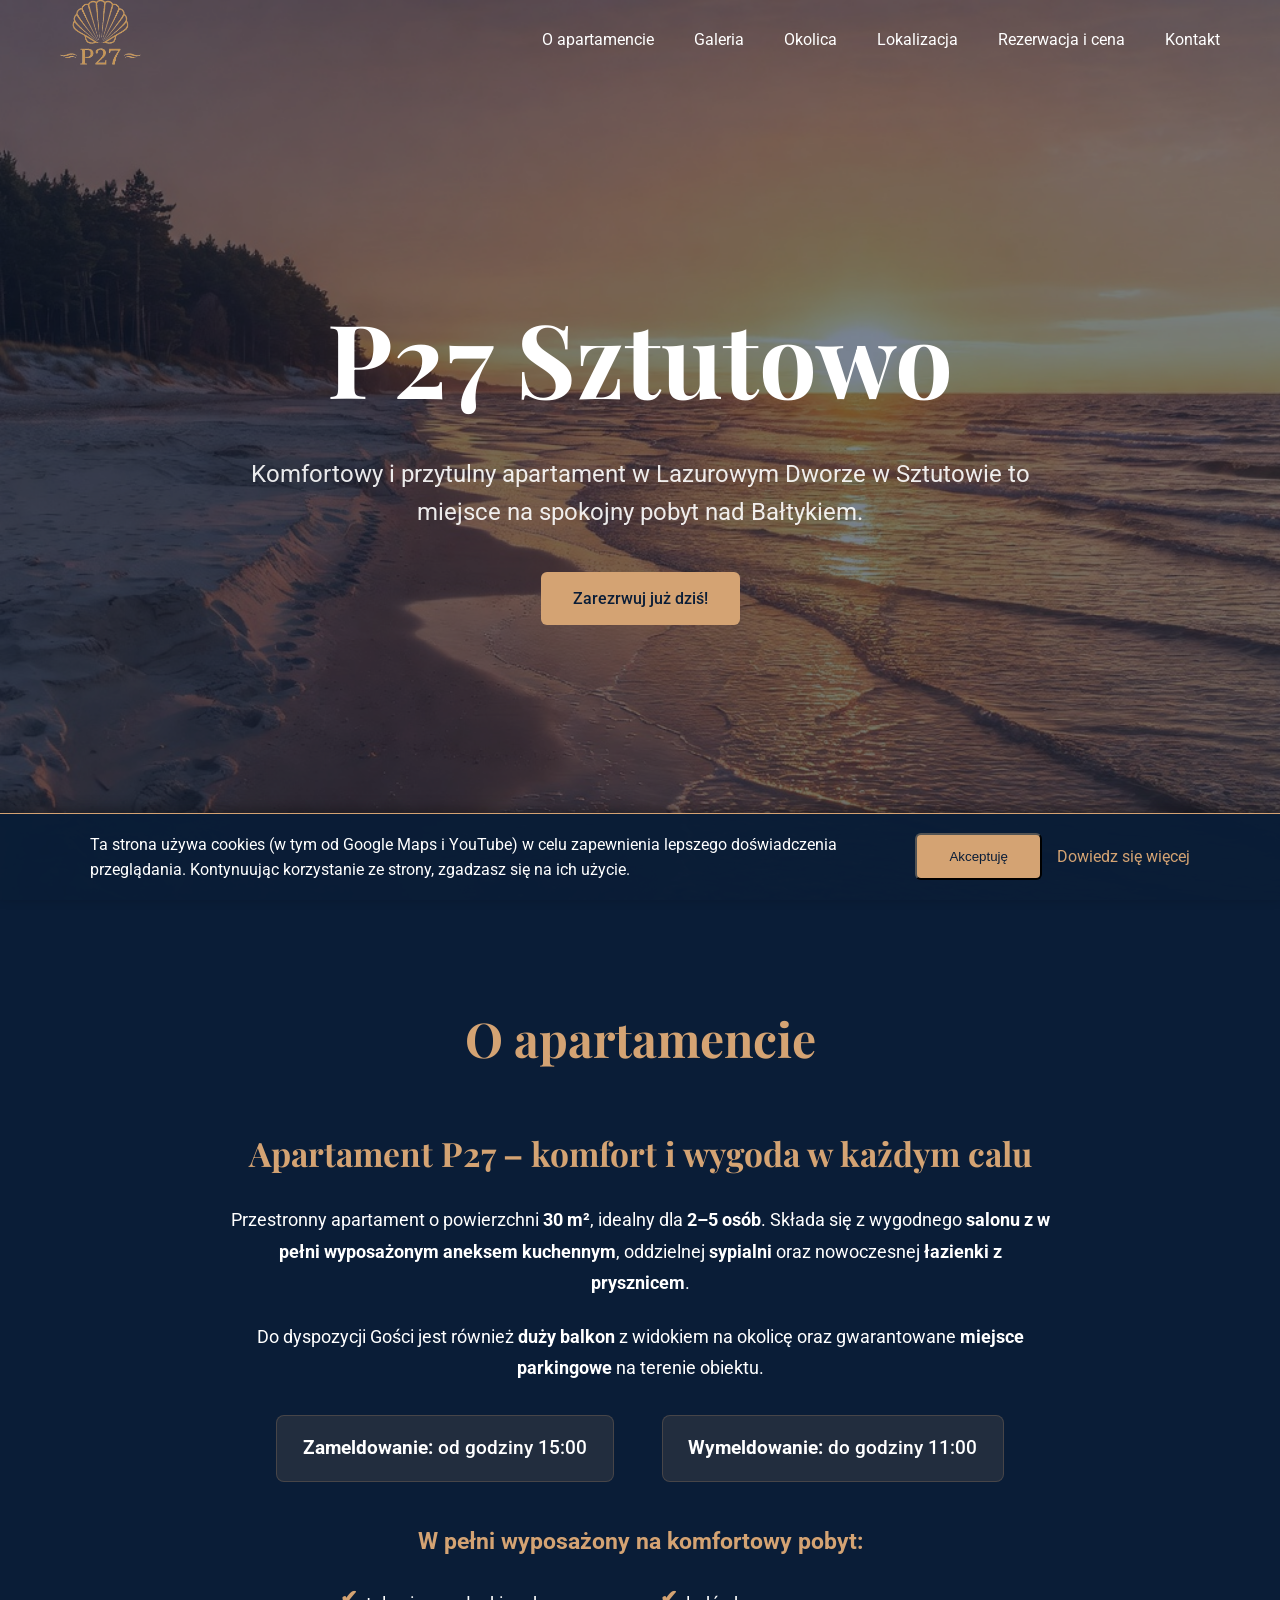
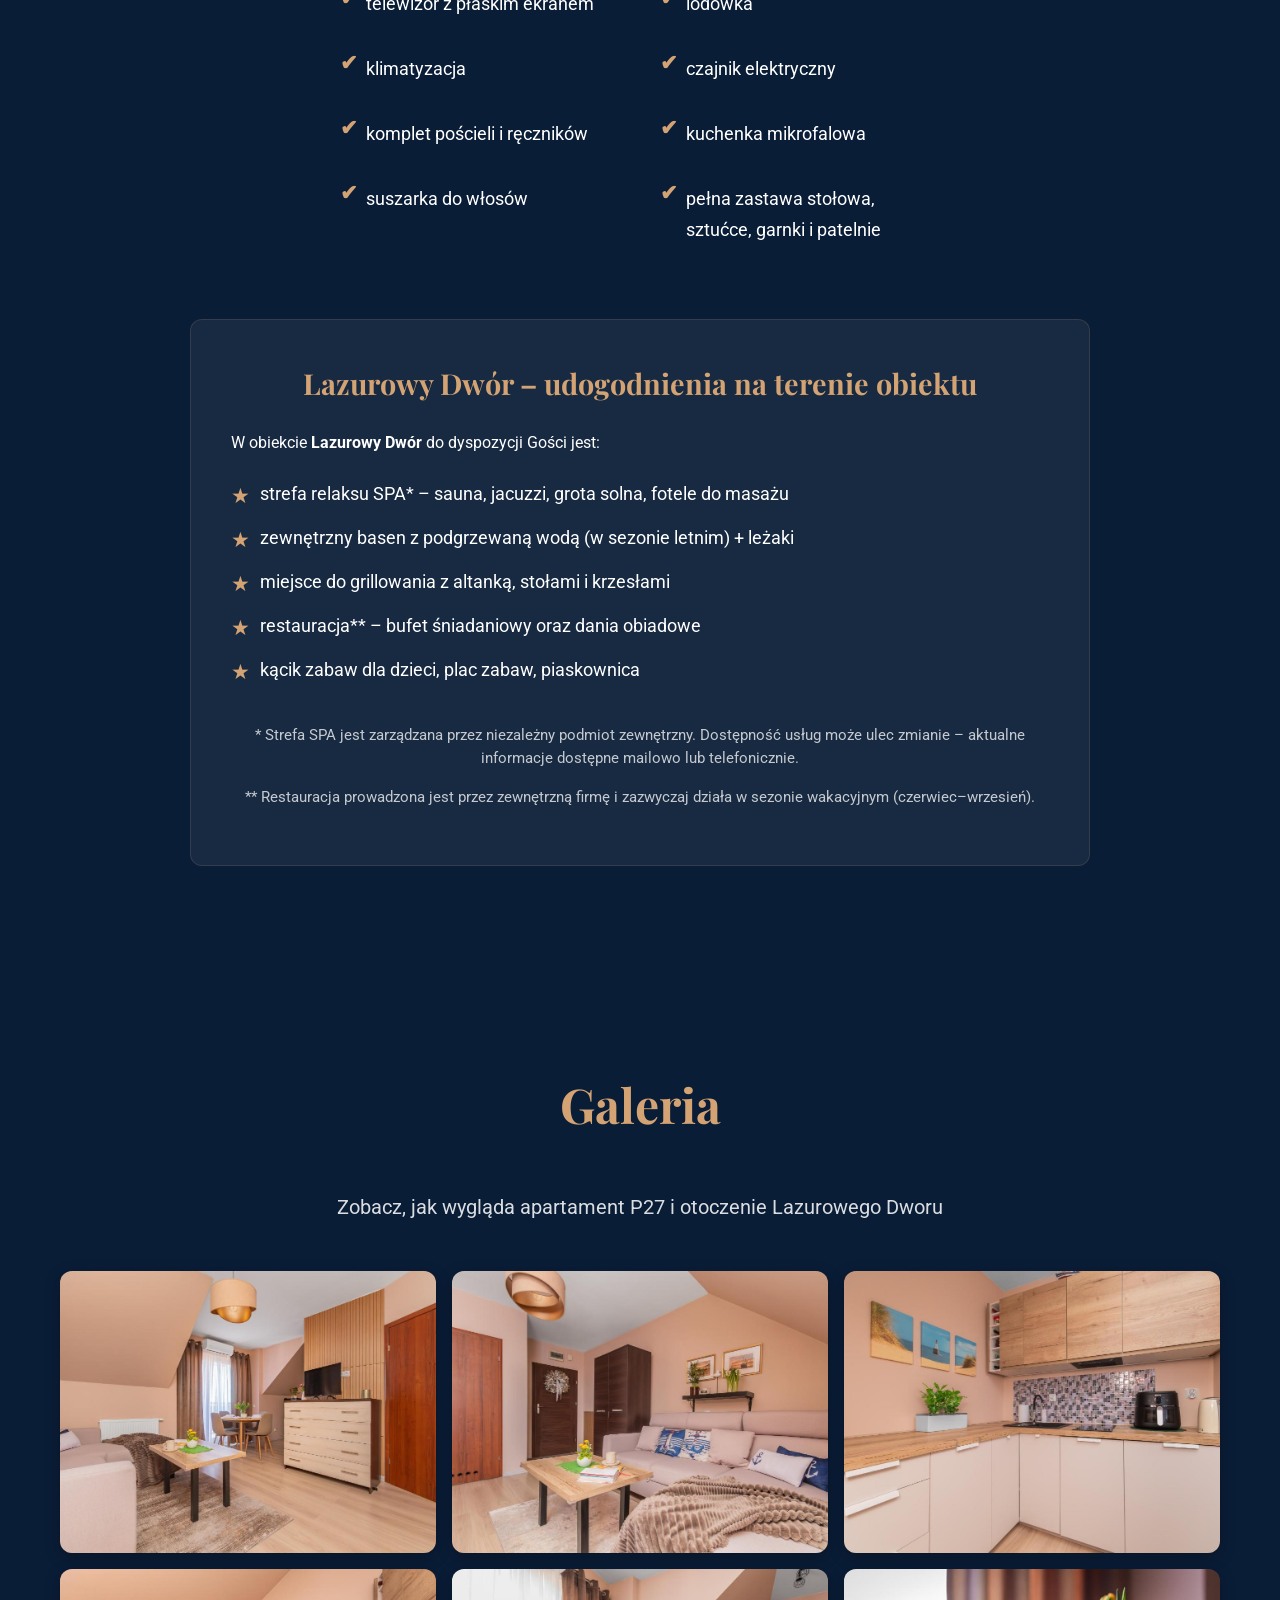
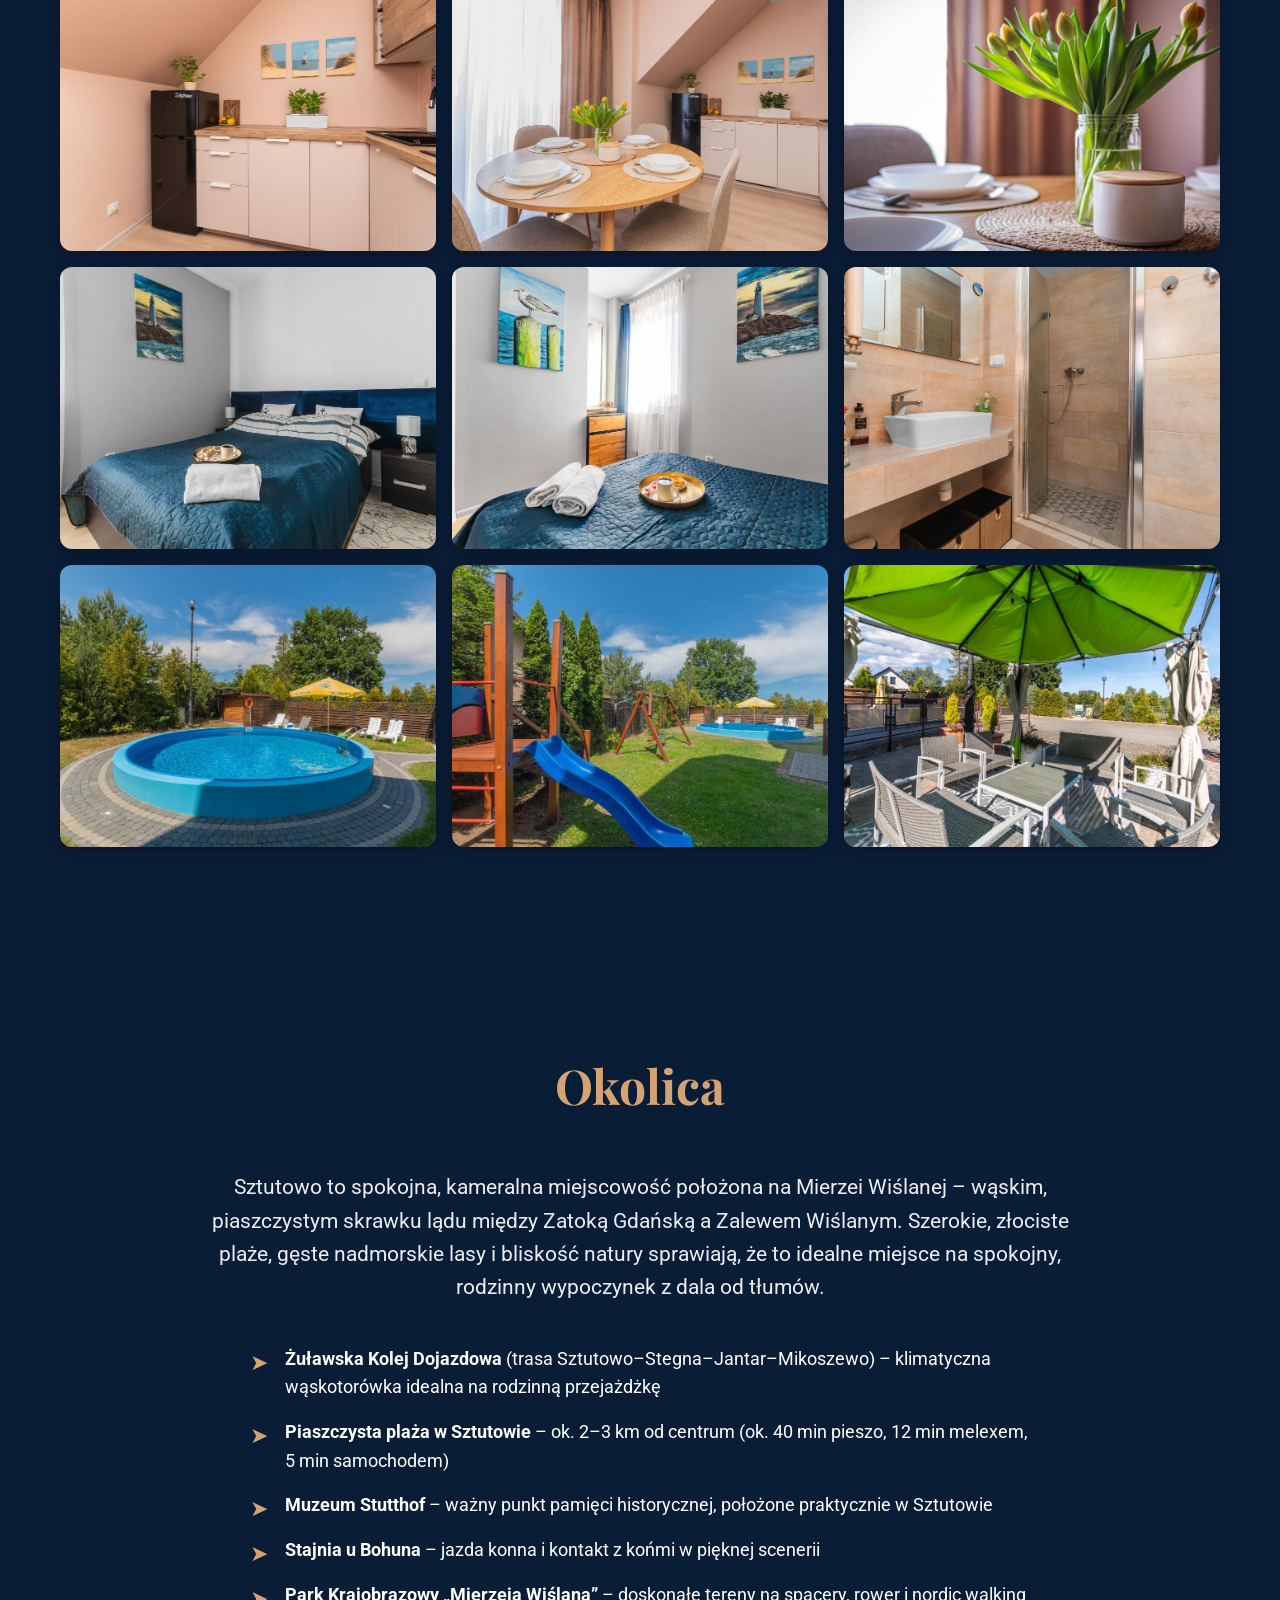
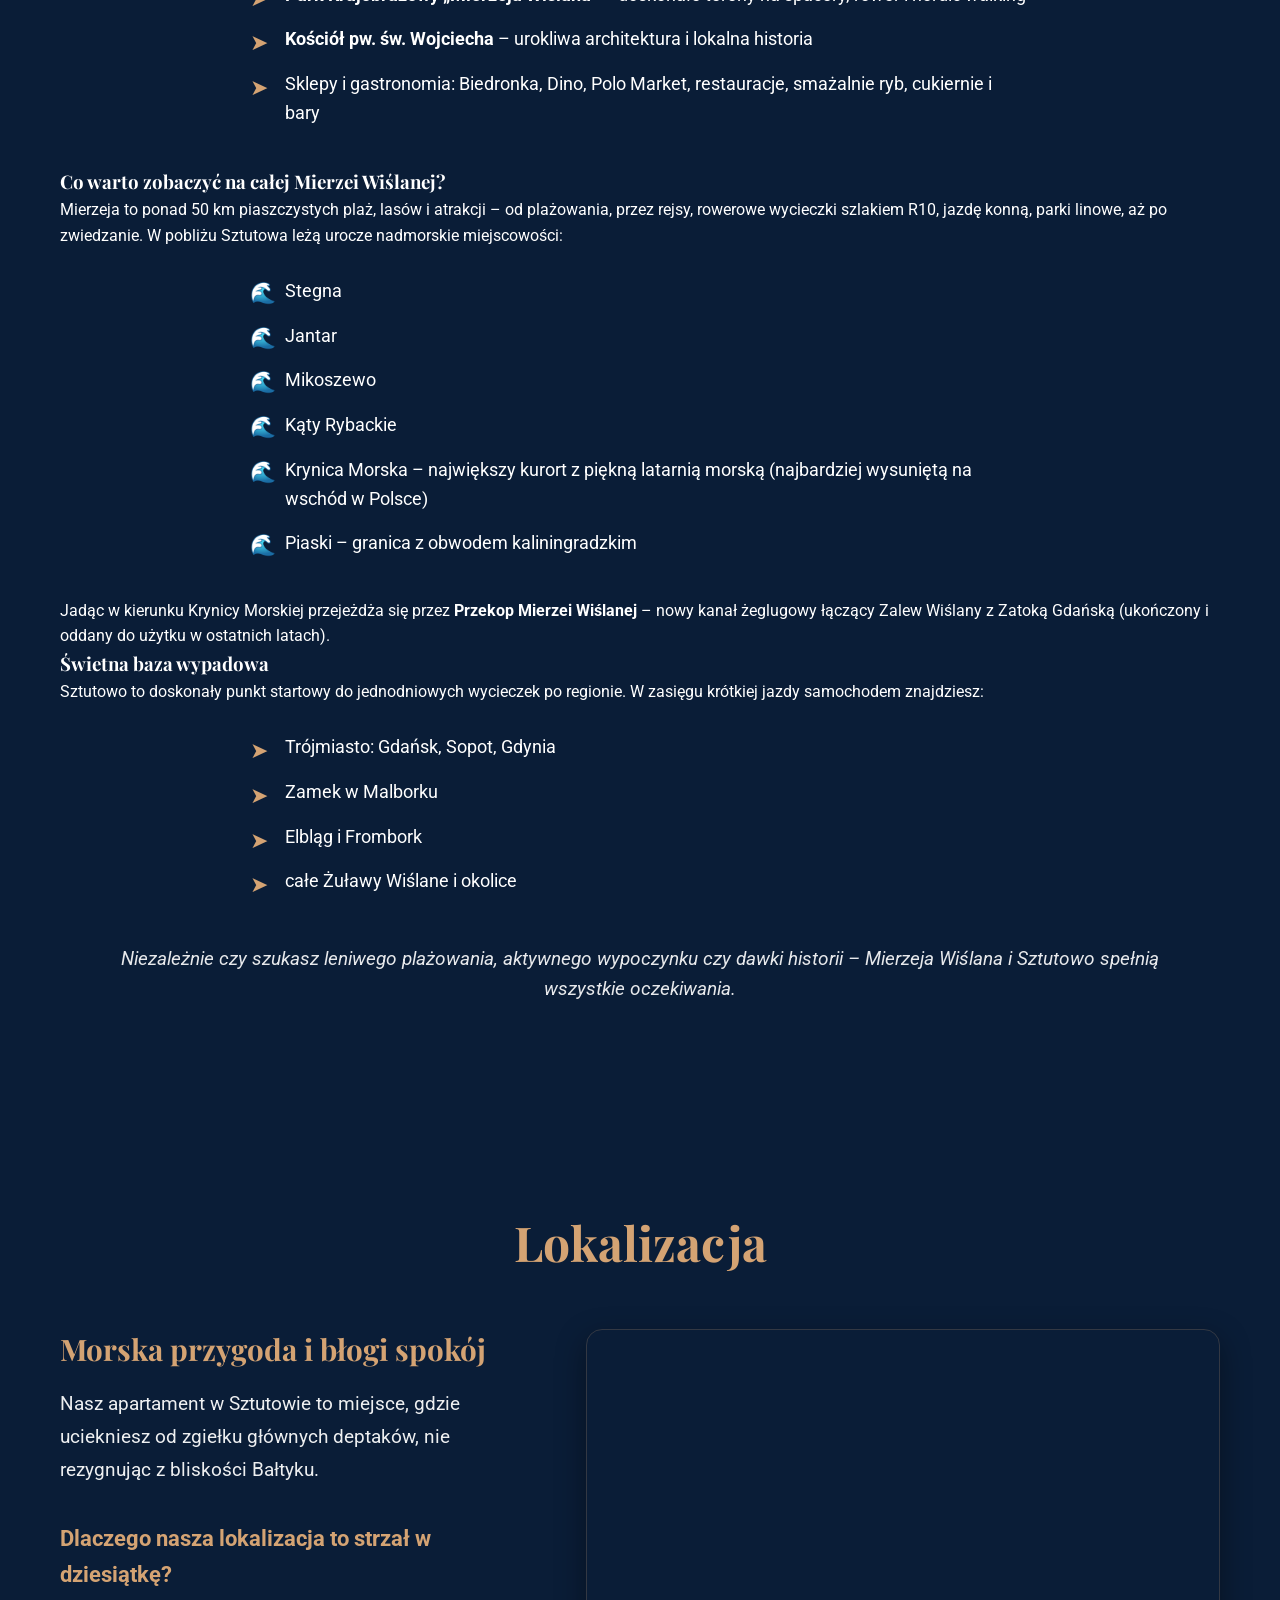
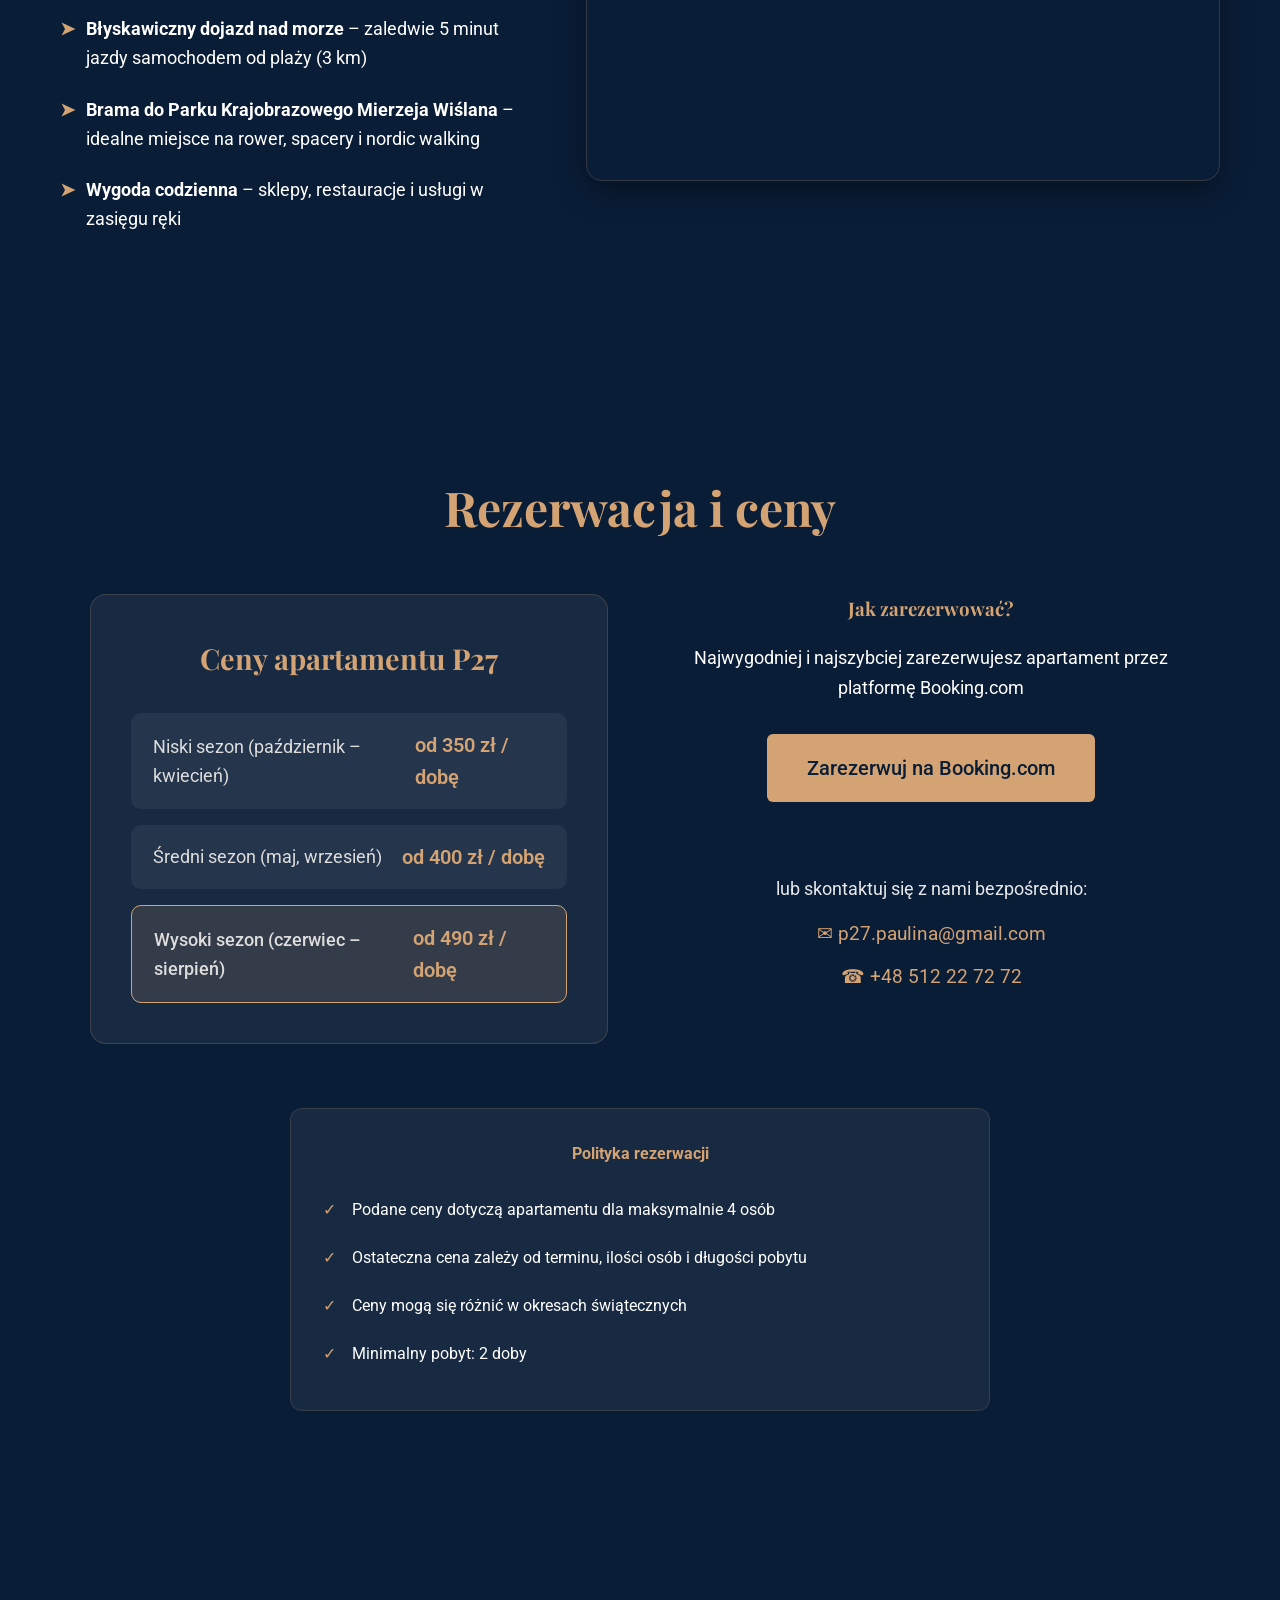
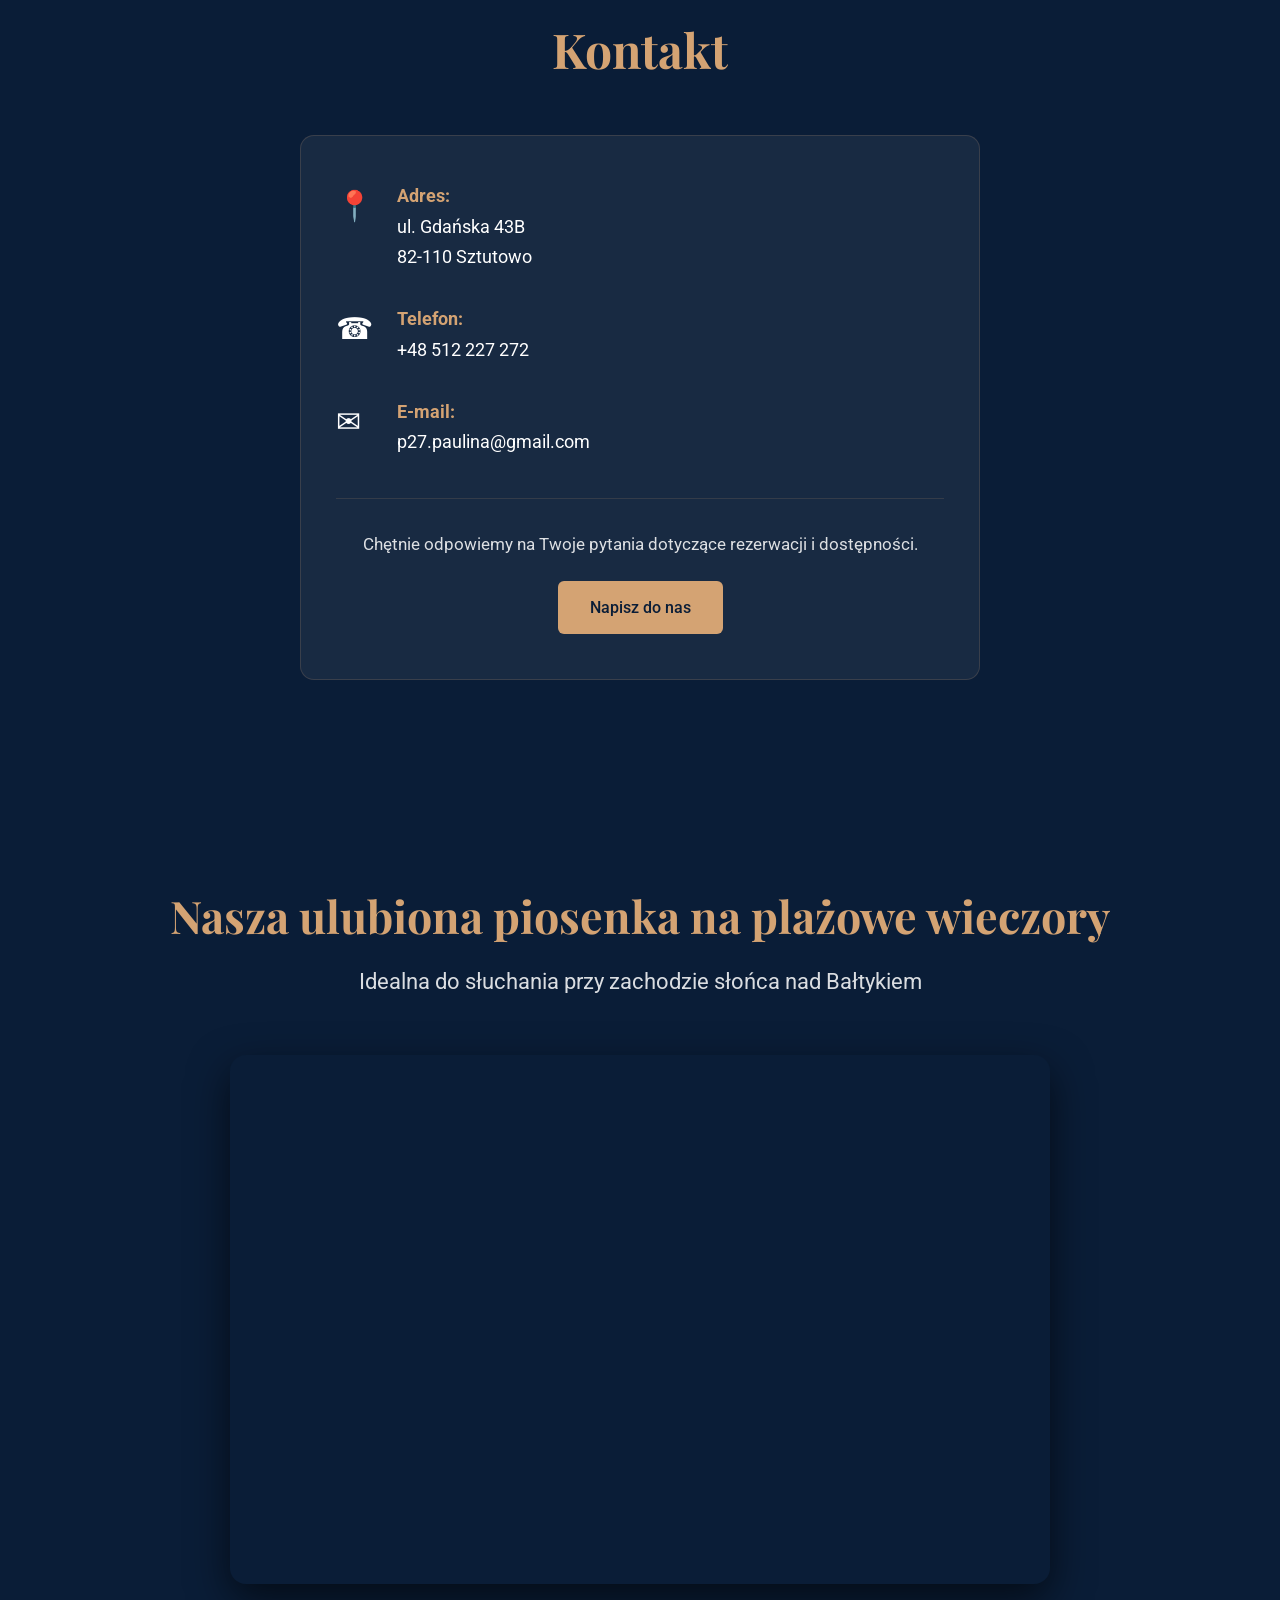
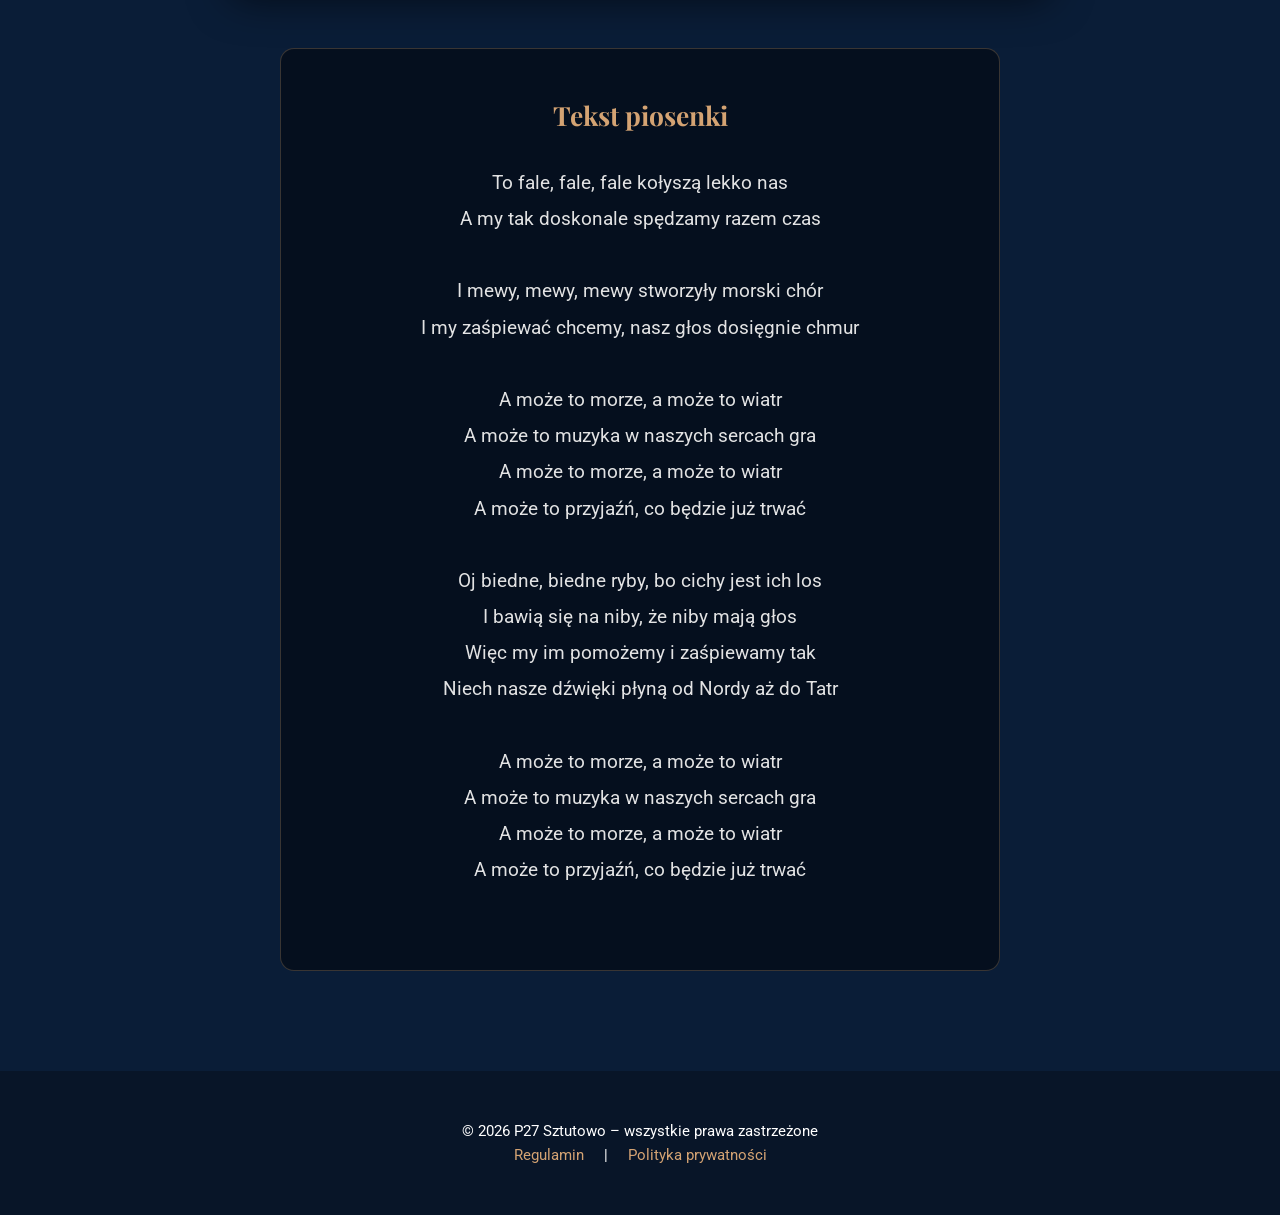
==== commit d6c9aafa: "Update index.html" ====
--- a/index.html
+++ b/index.html
@@ -393,7 +393,7 @@
 <div class="modal" id="modalRegulamin">
   <div class="modal-content">
     <button class="modal-close" onclick="closeModal('modalRegulamin')">&times;</button>
-    <iframe src="regulamin.html" class="modal-iframe" title="Regulamin"></iframe>
+    <iframe src="cookiesreg.html" class="modal-iframe" title="Regulamin"></iframe>
   </div>
 </div>
 
--- a/style.css
+++ b/style.css
@@ -3231,3 +3231,128 @@
     font-size: 1.7rem;
   }
 }
+
+/* COOKIE BANNER */
+.cookie-banner {
+  position: fixed;
+  bottom: 0;
+  left: 0;
+  right: 0;
+  background: rgba(10, 29, 55, 0.98);
+  border-top: 1px solid #d4a373;
+  z-index: 9999;
+  padding: 18px 20px;
+  display: none;
+  box-shadow: 0 -4px 12px rgba(0,0,0,0.3);
+}
+
+.cookie-content {
+  max-width: 1100px;
+  margin: 0 auto;
+  display: flex;
+  align-items: center;
+  justify-content: space-between;
+  gap: 20px;
+  flex-wrap: wrap;
+}
+
+.cookie-content p {
+  margin: 0;
+  font-size: 0.98rem;
+  flex: 1;
+  min-width: 280px;
+}
+
+.cookie-buttons {
+  display: flex;
+  align-items: center;
+  gap: 15px;
+  flex-wrap: wrap;
+}
+
+.cookie-link {
+  color: #d4a373;
+  text-decoration: none;
+  white-space: nowrap;
+}
+
+.cookie-link:hover {
+  color: #fff;
+  text-decoration: underline;
+}
+
+@media (max-width: 768px) {
+  .cookie-content {
+    flex-direction: column;
+    text-align: center;
+  }
+}
+
+/* ── MODALE Z IFRAME ───────────────────────────────────────────── */
+.modal {
+  display: none;
+  position: fixed;
+  z-index: 10000;
+  left: 0;
+  top: 0;
+  width: 100%;
+  height: 100%;
+  background-color: rgba(10, 29, 55, 0.95);
+  overflow: hidden;
+}
+
+.modal-content {
+  background: #0f2544;
+  margin: 3% auto;
+  width: 90%;
+  max-width: 860px;
+  height: 92vh;
+  border-radius: 16px;
+  position: relative;
+  box-shadow: 0 15px 50px rgba(0,0,0,0.7);
+  overflow: hidden;
+  border: 1px solid #d4a373;
+}
+
+.modal-close {
+  position: absolute;
+  top: 12px;
+  right: 20px;
+  font-size: 2.8rem;
+  color: #d4a373;
+  background: none;
+  border: none;
+  cursor: pointer;
+  z-index: 10001;
+  line-height: 1;
+}
+
+.modal-close:hover {
+  color: #fff;
+}
+
+.modal-iframe {
+  width: 100%;
+  height: 100%;
+  border: none;
+  border-radius: 16px;
+}
+
+/* Responsywność */
+@media (max-width: 768px) {
+  .modal-content {
+    margin: 2% auto;
+    width: 96%;
+    height: 94vh;
+  }
+  
+  .modal-close {
+    font-size: 2.4rem;
+    top: 10px;
+    right: 15px;
+  }
+}
+/* Linki w stopce */
+.footer-links a {
+  cursor: pointer;
+}
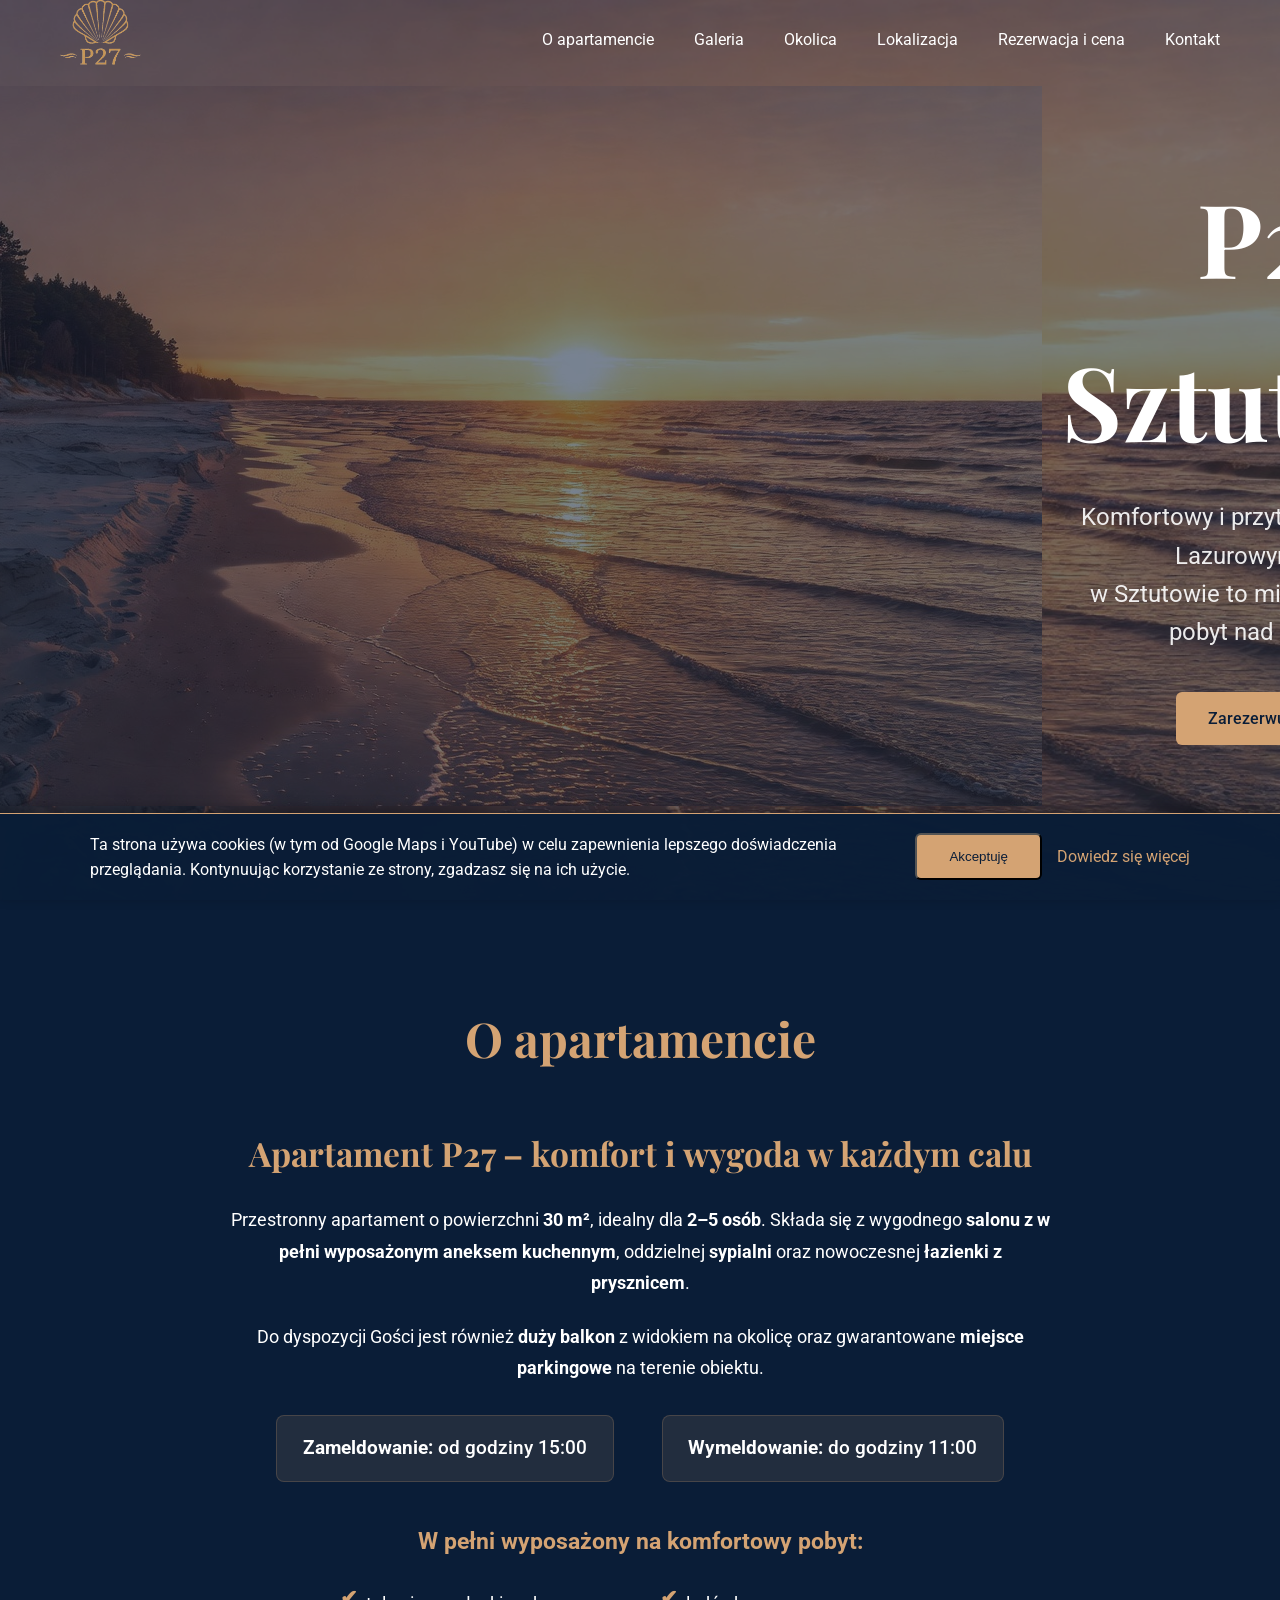
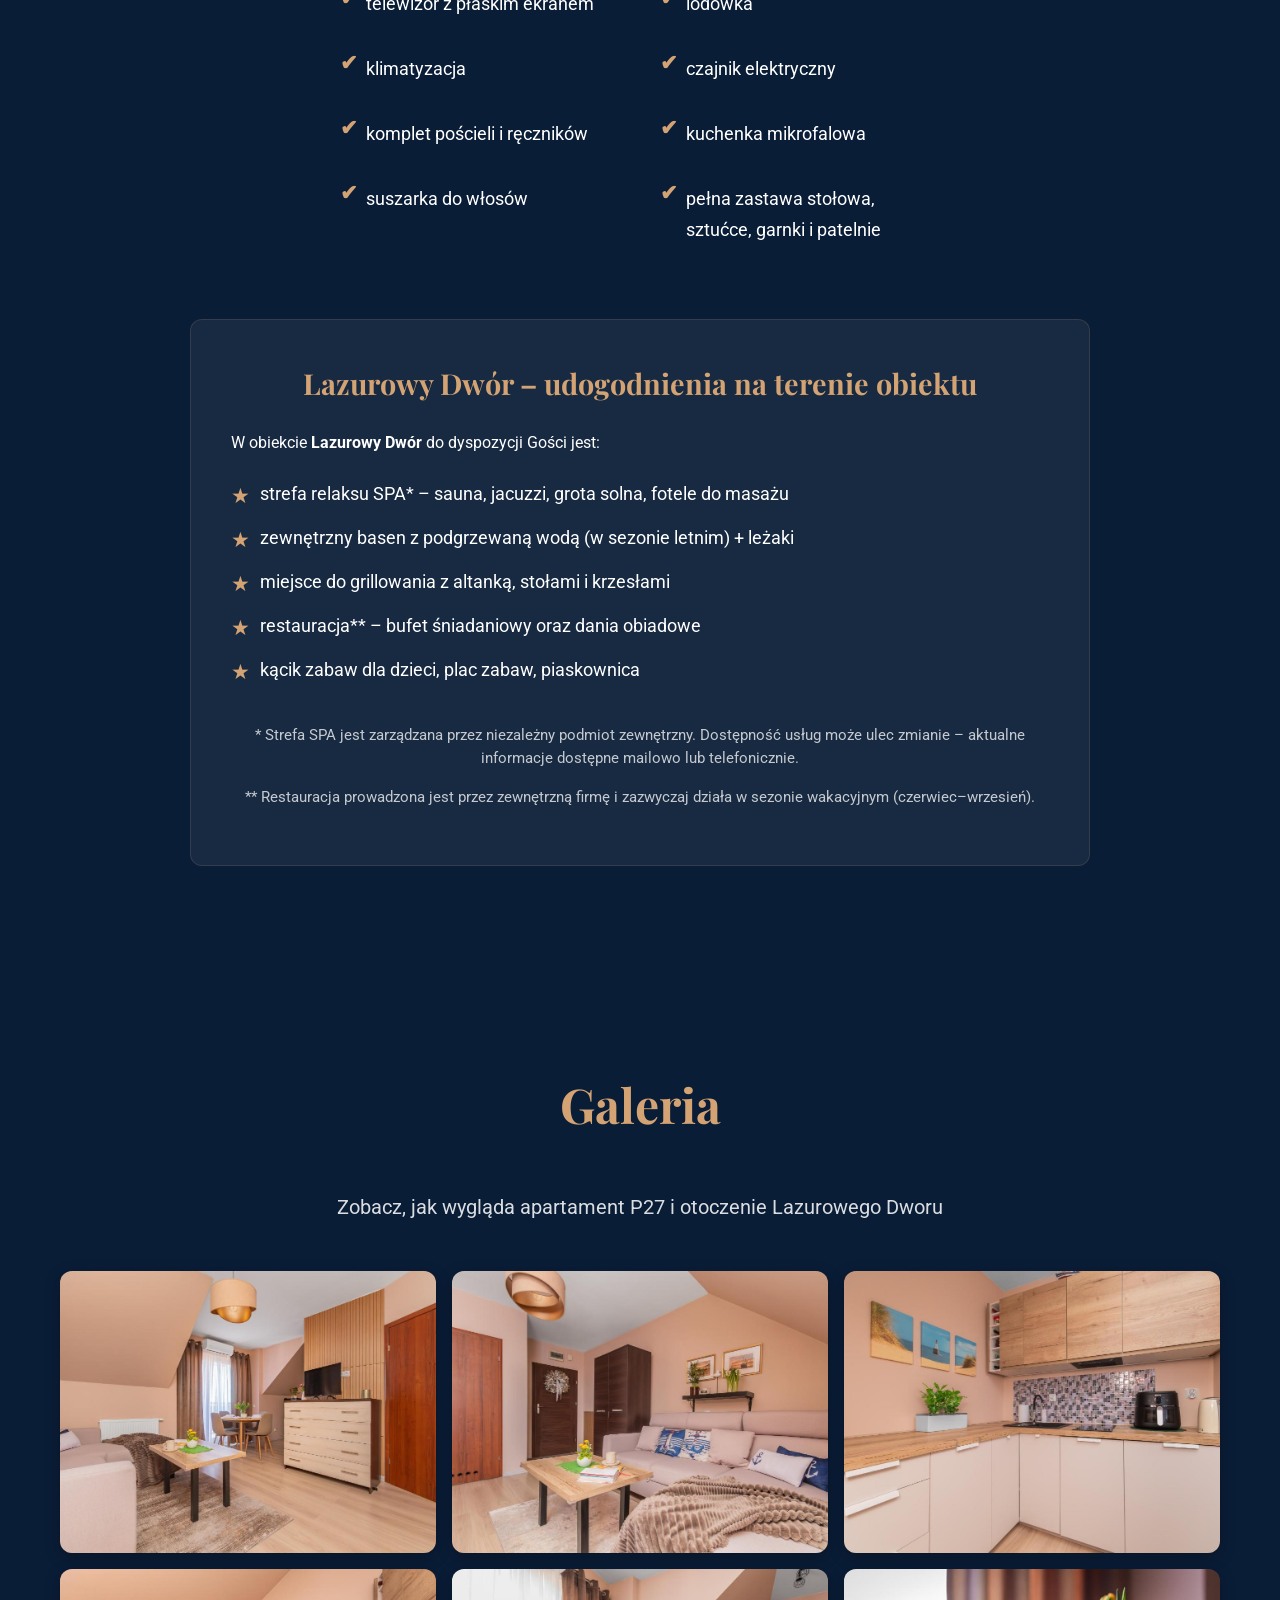
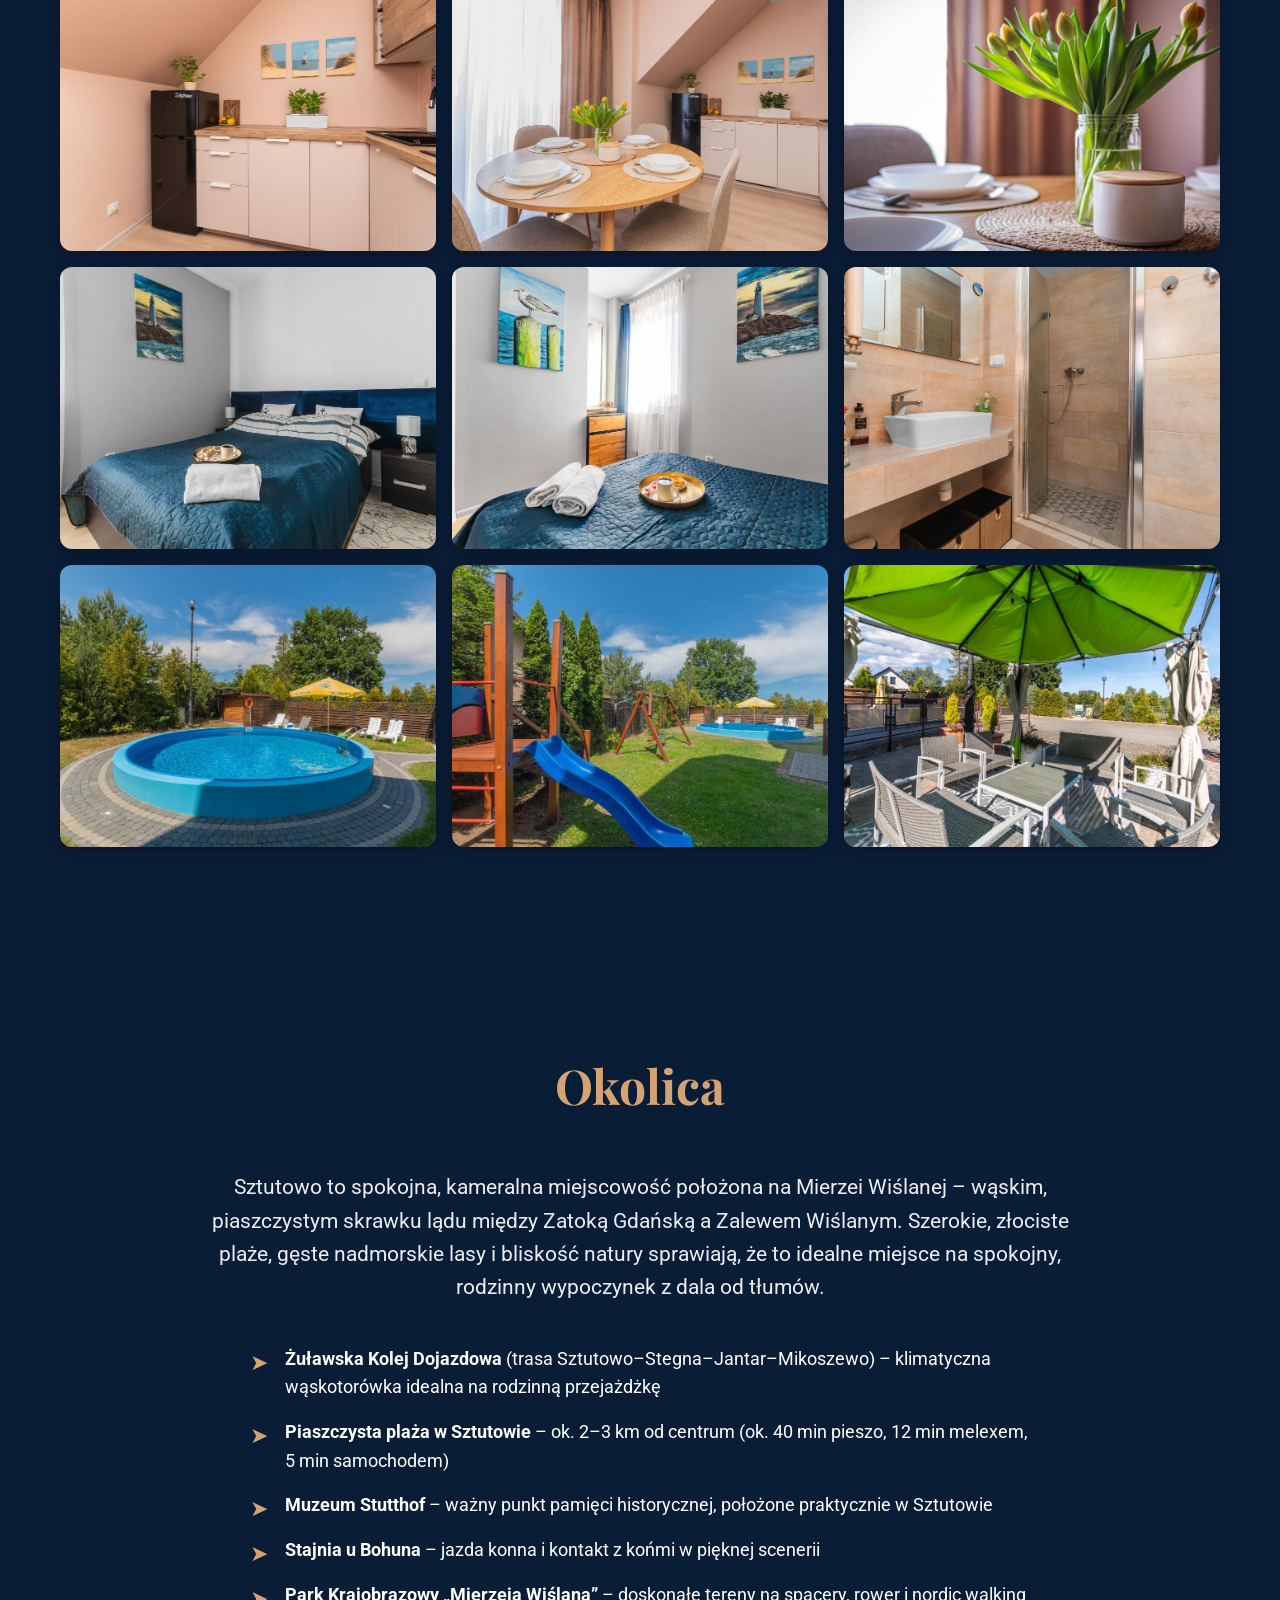
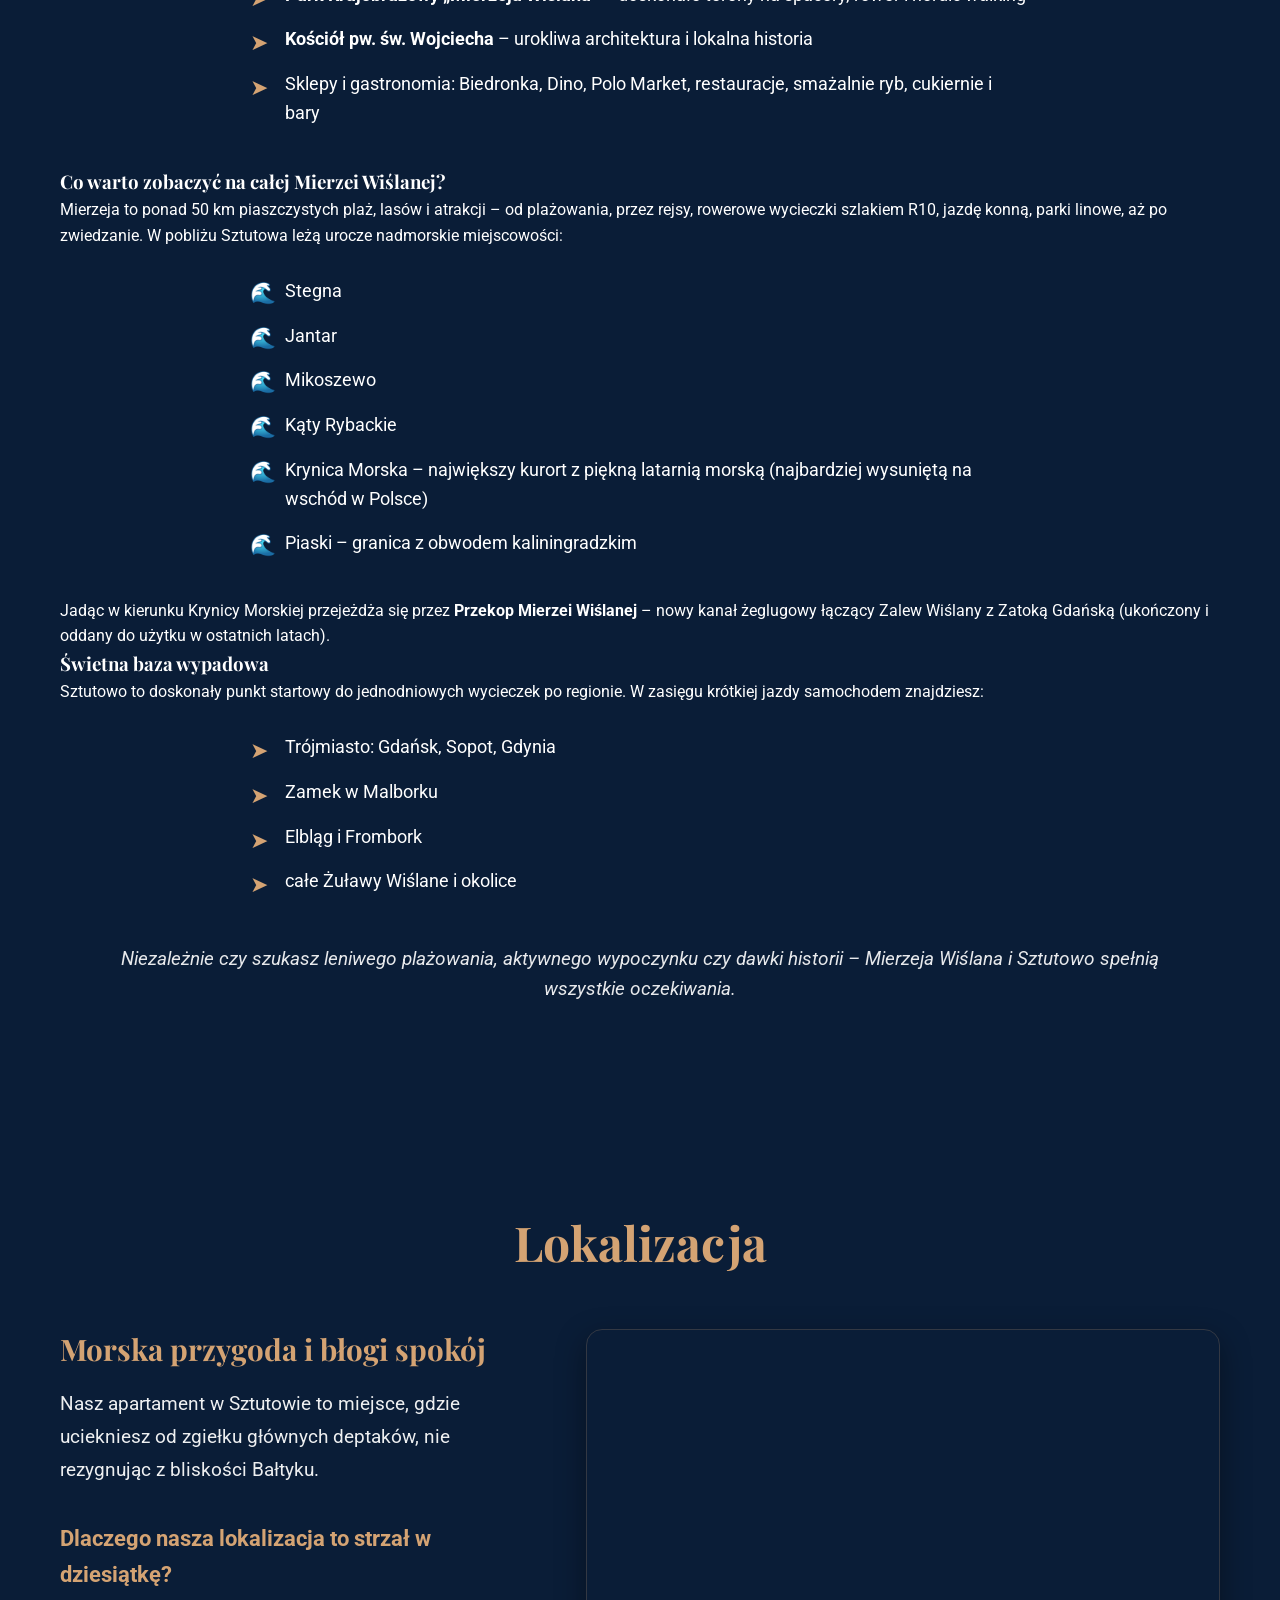
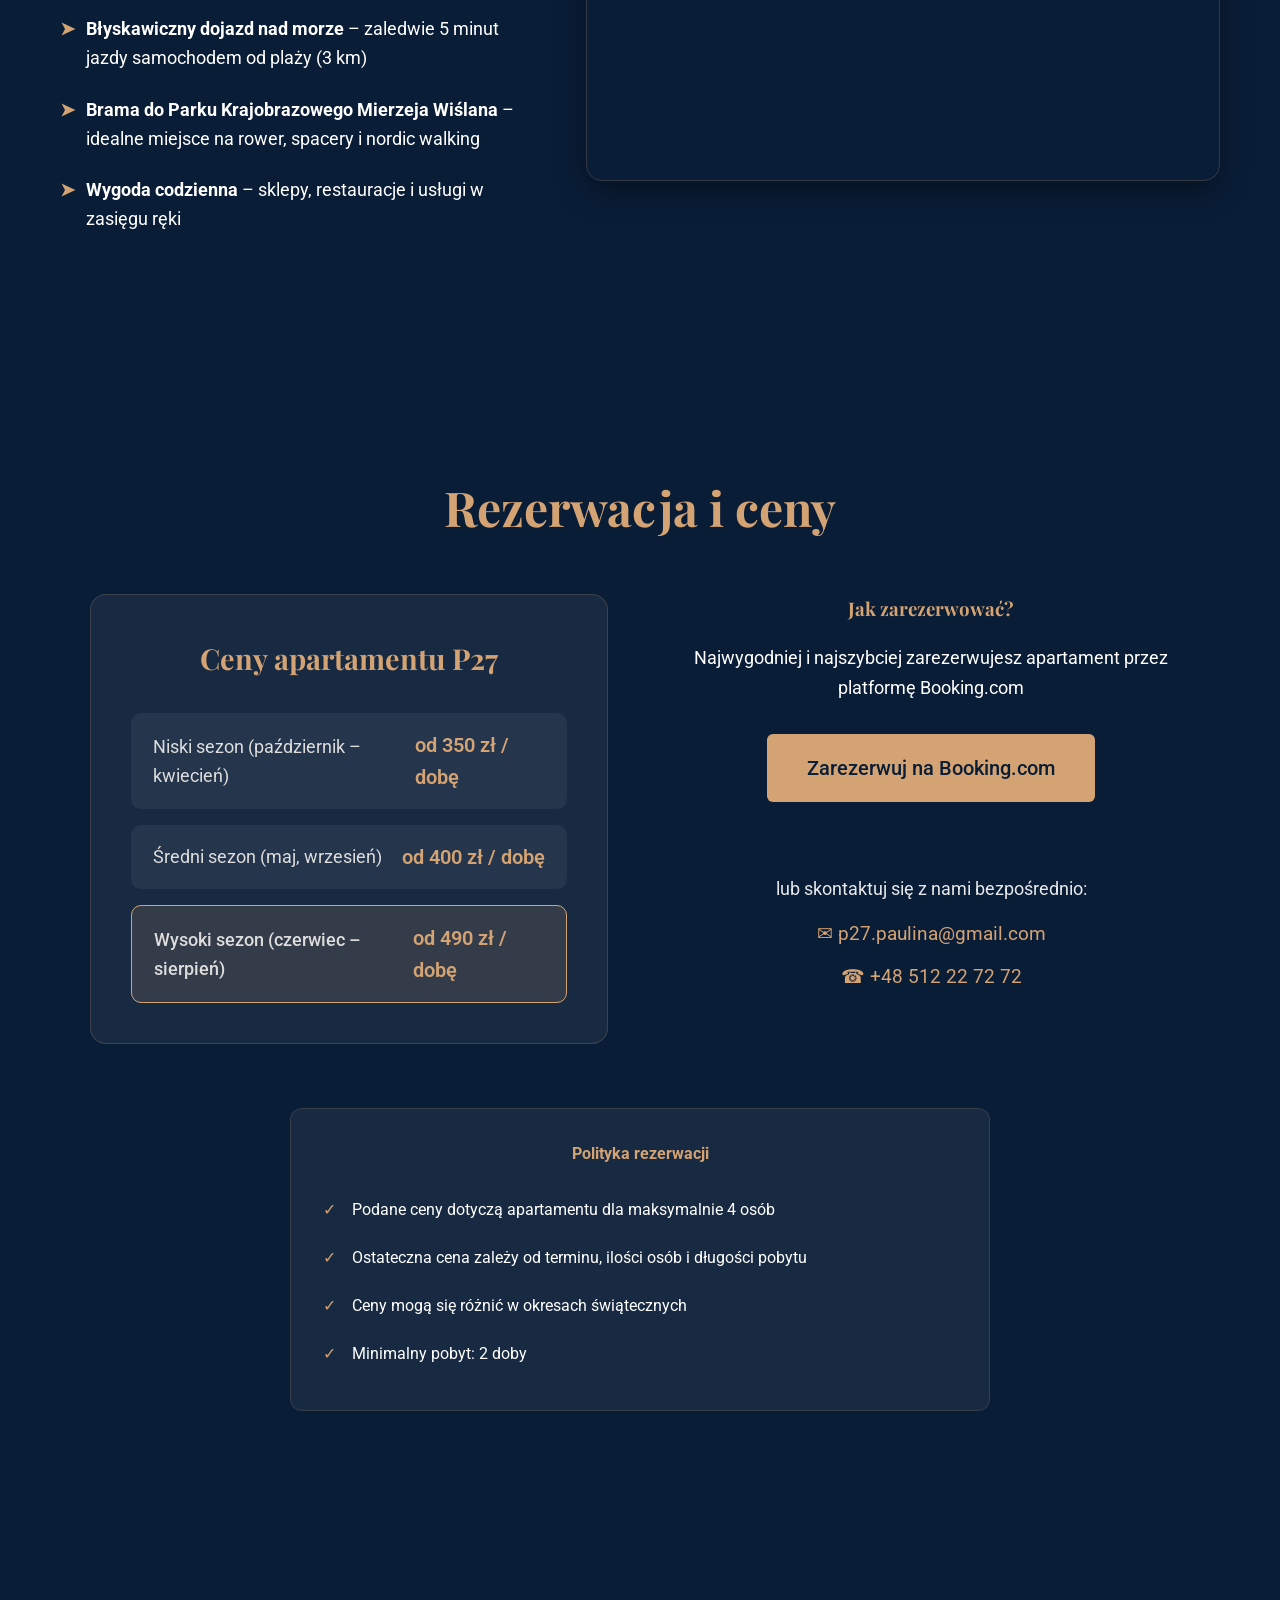
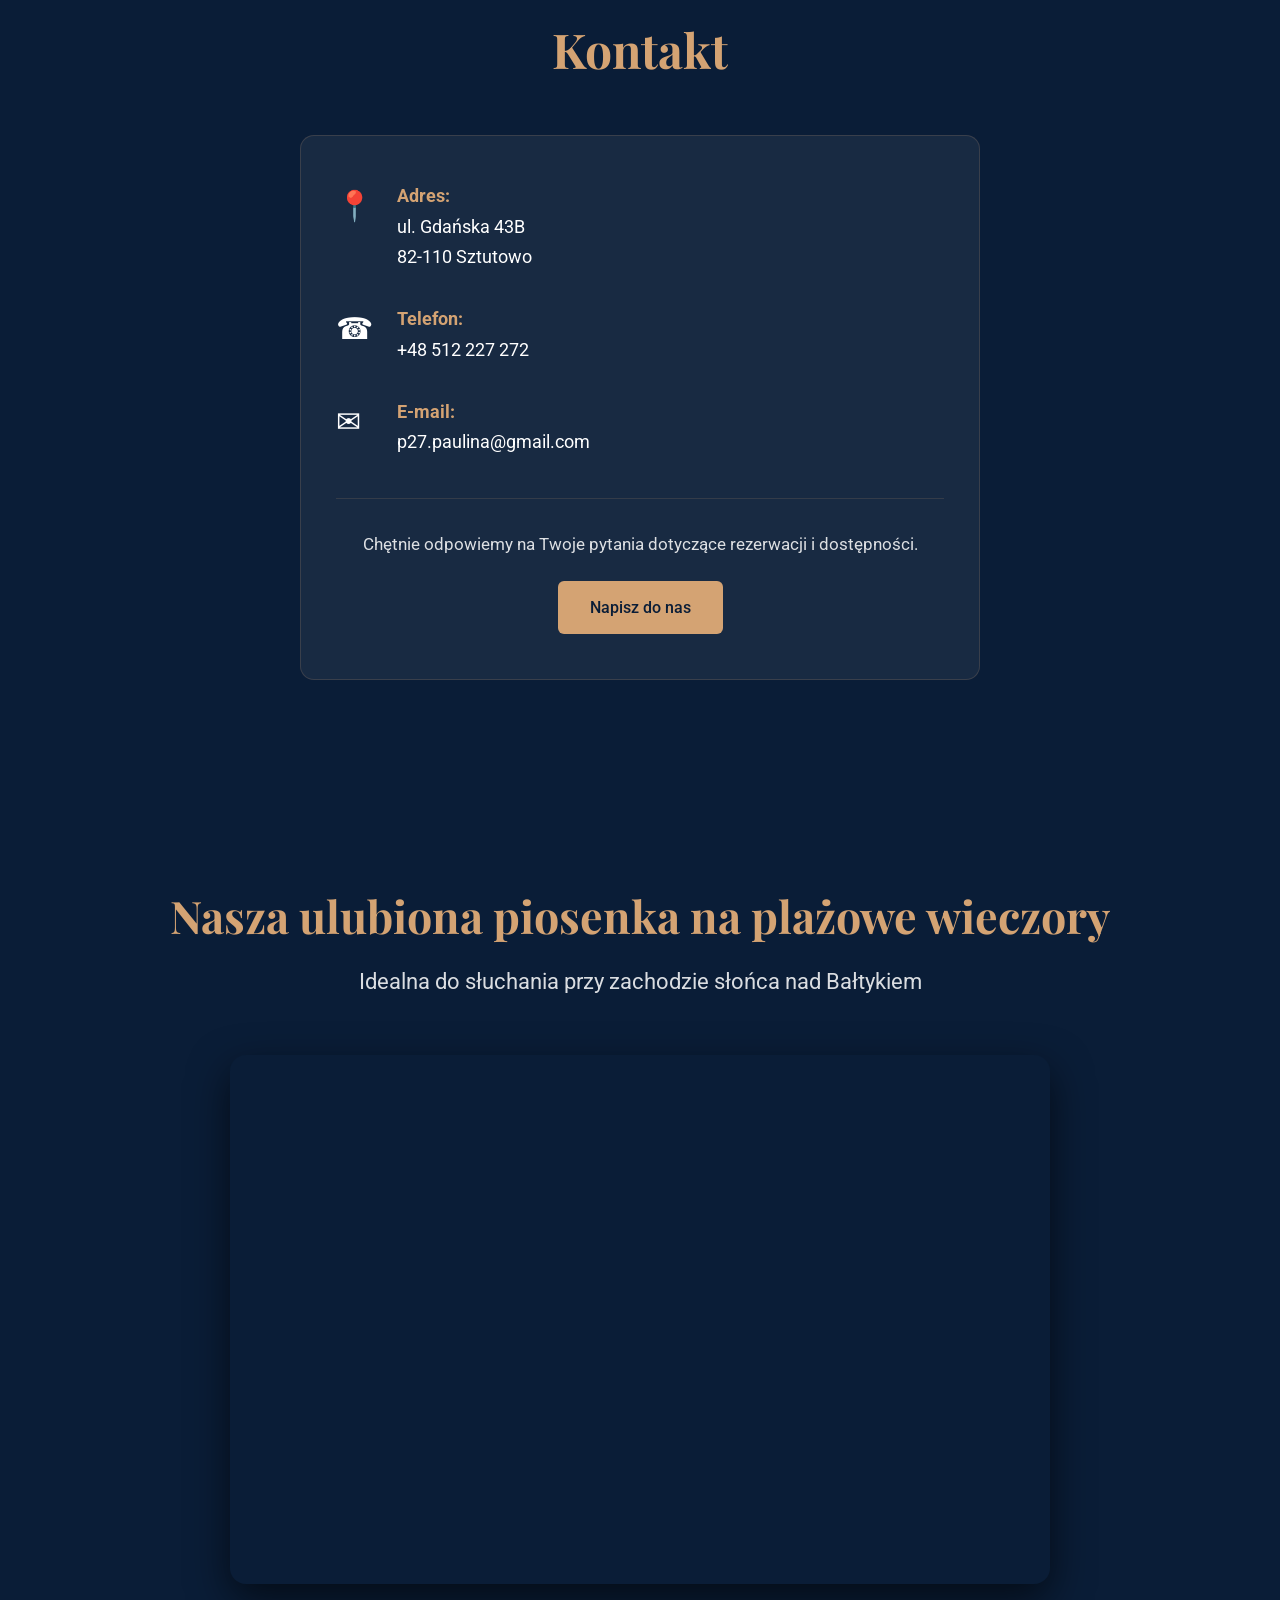
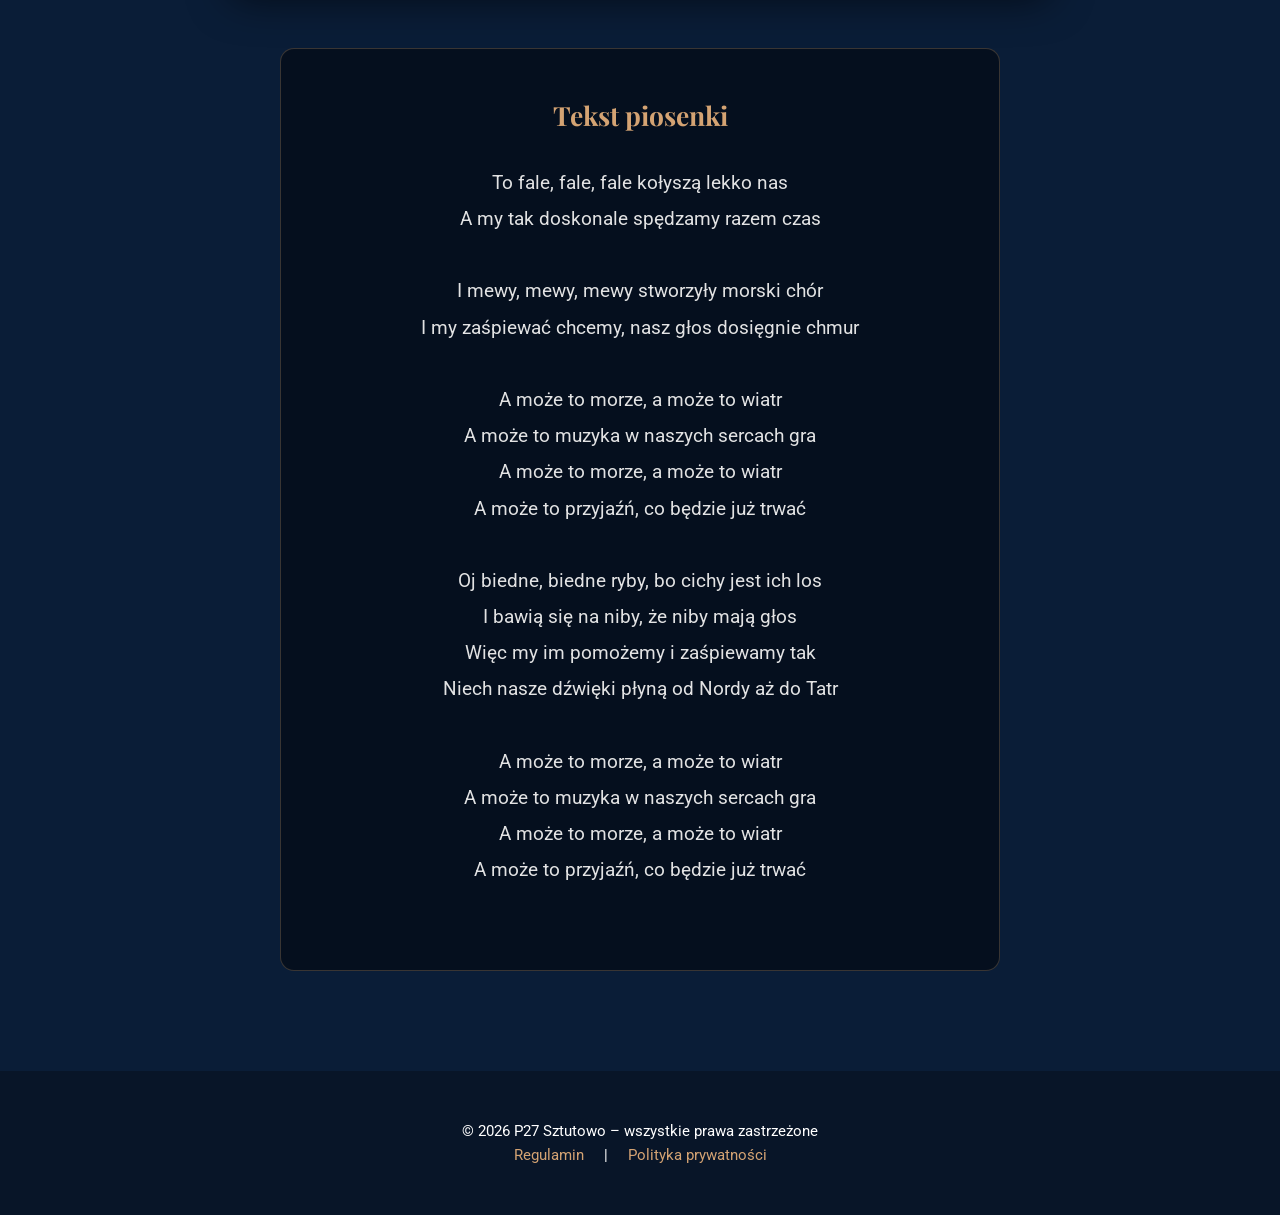
==== commit ae674257: "Update index.html 202605171519" ====
--- a/index.html
+++ b/index.html
@@ -31,15 +31,22 @@
     </div>
   </nav>
 
-  <!-- HERO -->
-  <section class="hero" id="hero">
-    <div class="hero-content">
-      <h1>P27 Sztutowo</h1>
-      <p class="hero-subtitle">Komfortowy i przytulny apartament w Lazurowym Dworze
-w Sztutowie to miejsce na spokojny pobyt nad Bałtykiem.</p>
-      <a href="#rezerwacja" class="btn btn-primary">Zarezrwuj już dziś!</a>
-    </div>
-  </section>
+ <!-- HERO -->
+<section class="hero" id="hero">
+  <picture class="hero-image">
+    <source media="(min-width: 769px)" srcset="images/hero-p27-sztutowo.jpg">
+    <img src="images/hero-p27-sztutowo.jpg" alt="Apartament P27 Sztutowo - widok na morze" class="hero-img">
+  </picture>
+  
+  <div class="hero-content">
+    <h1>P27 Sztutowo</h1>
+    <p class="hero-subtitle">
+      Komfortowy i przytulny apartament w Lazurowym Dworze<br>
+      w Sztutowie to miejsce na spokojny pobyt nad Bałtykiem.
+    </p>
+    <a href="#rezerwacja" class="btn btn-primary">Zarezerwuj już dziś!</a>
+  </div>
+</section>
 
 <!-- O APARTAMENCIE -->
 <section class="section" id="o-apartamencie">
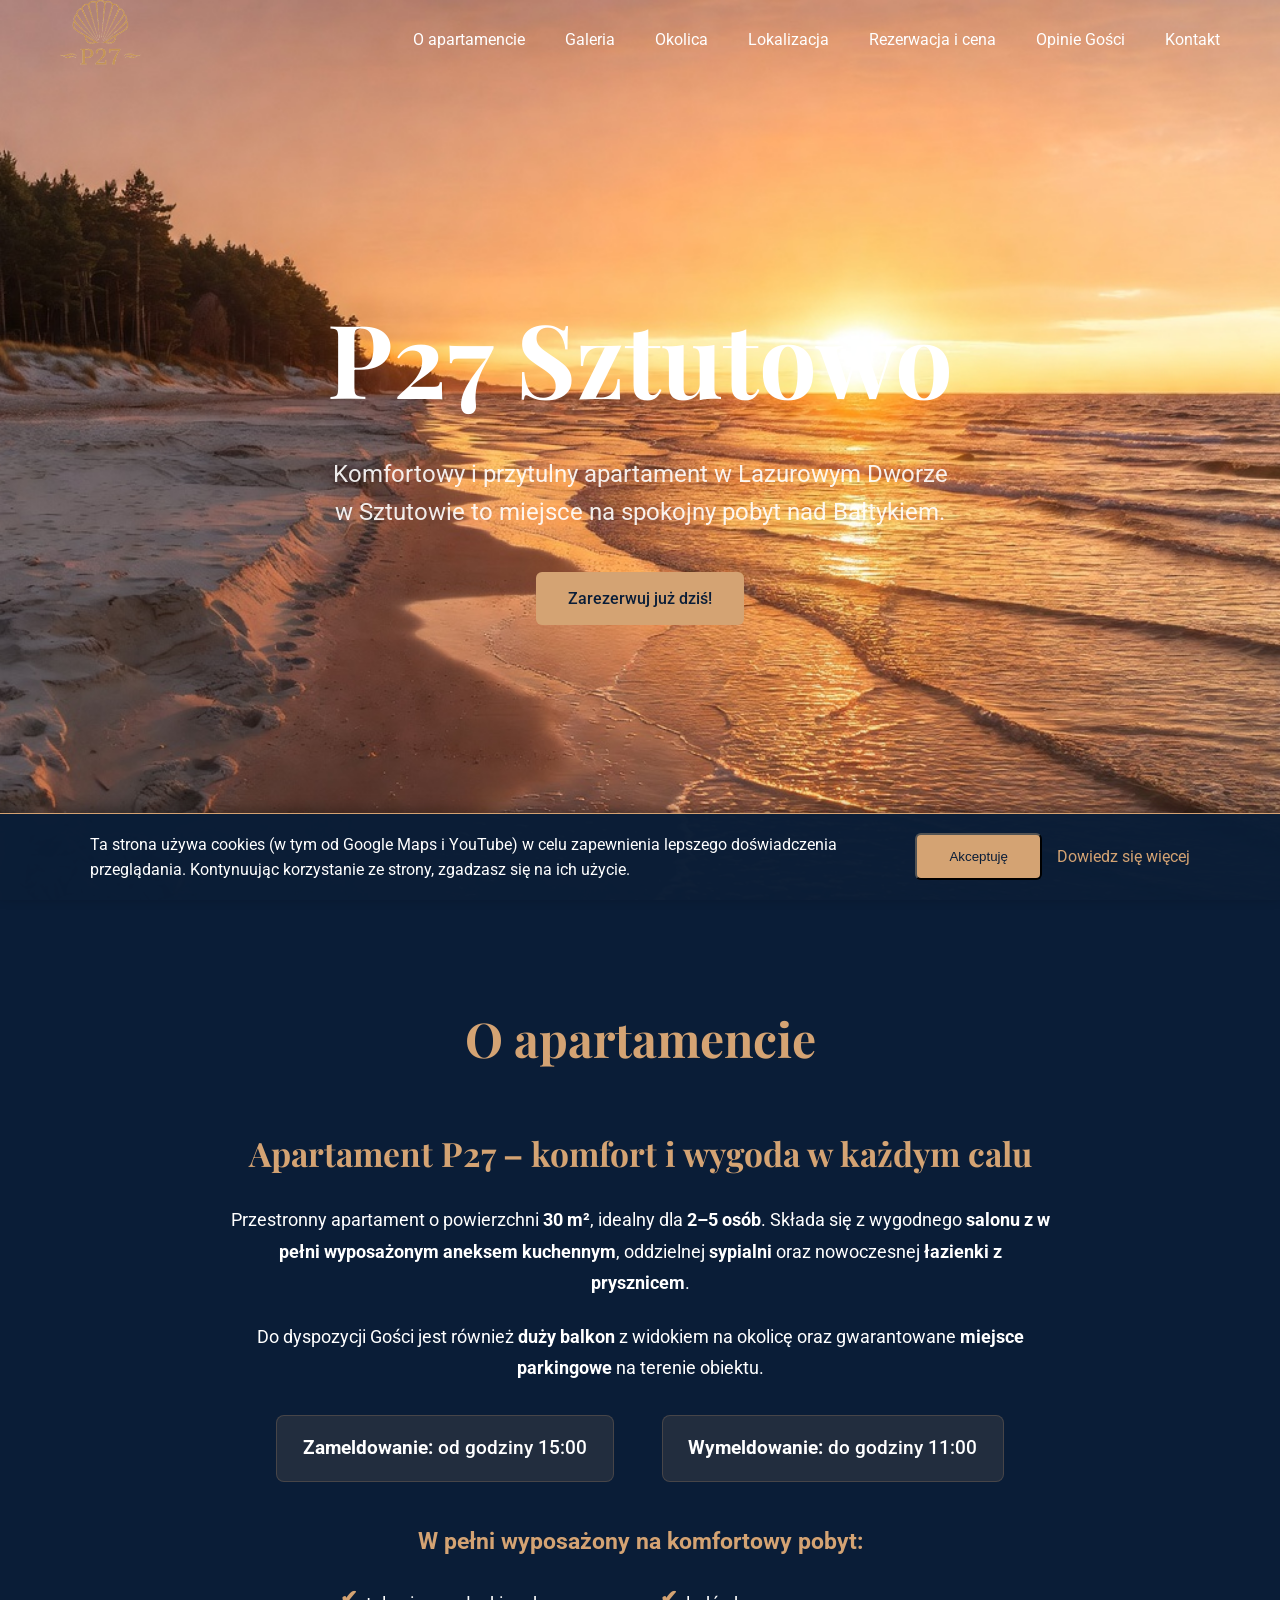
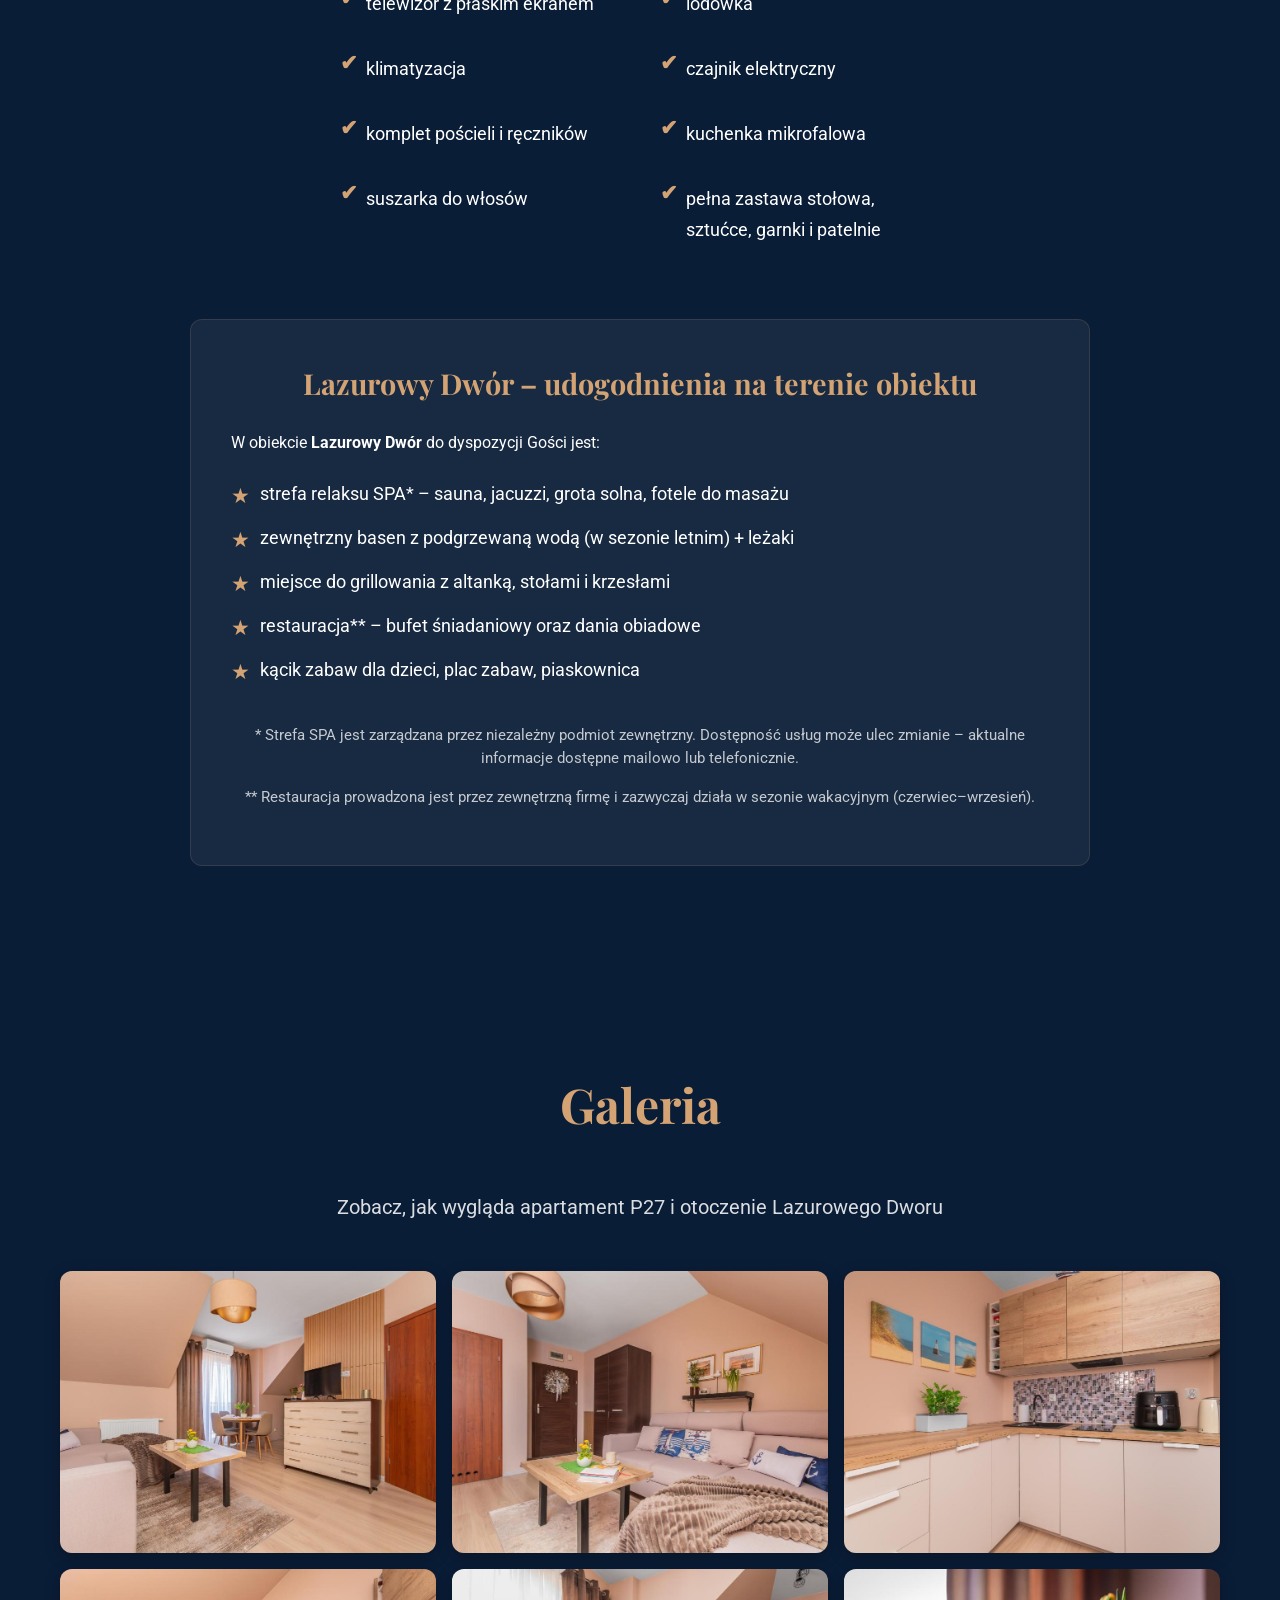
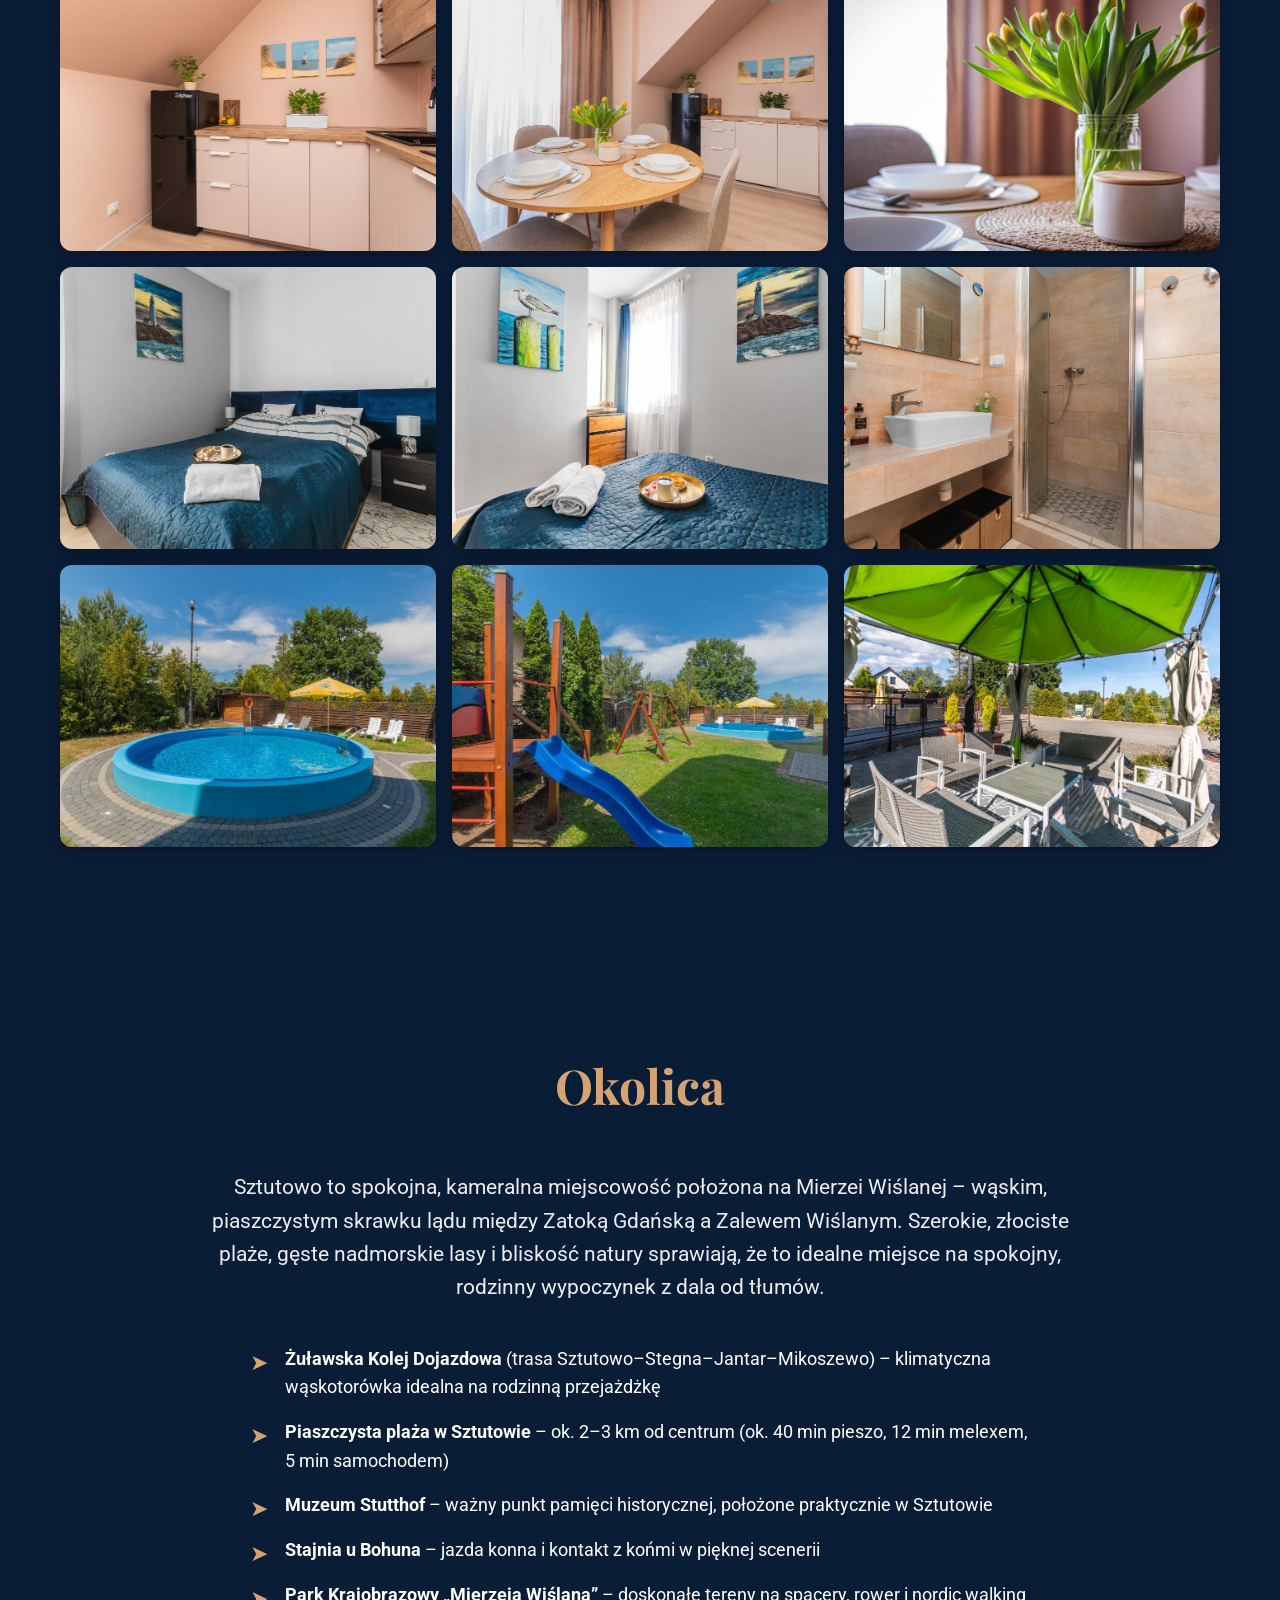
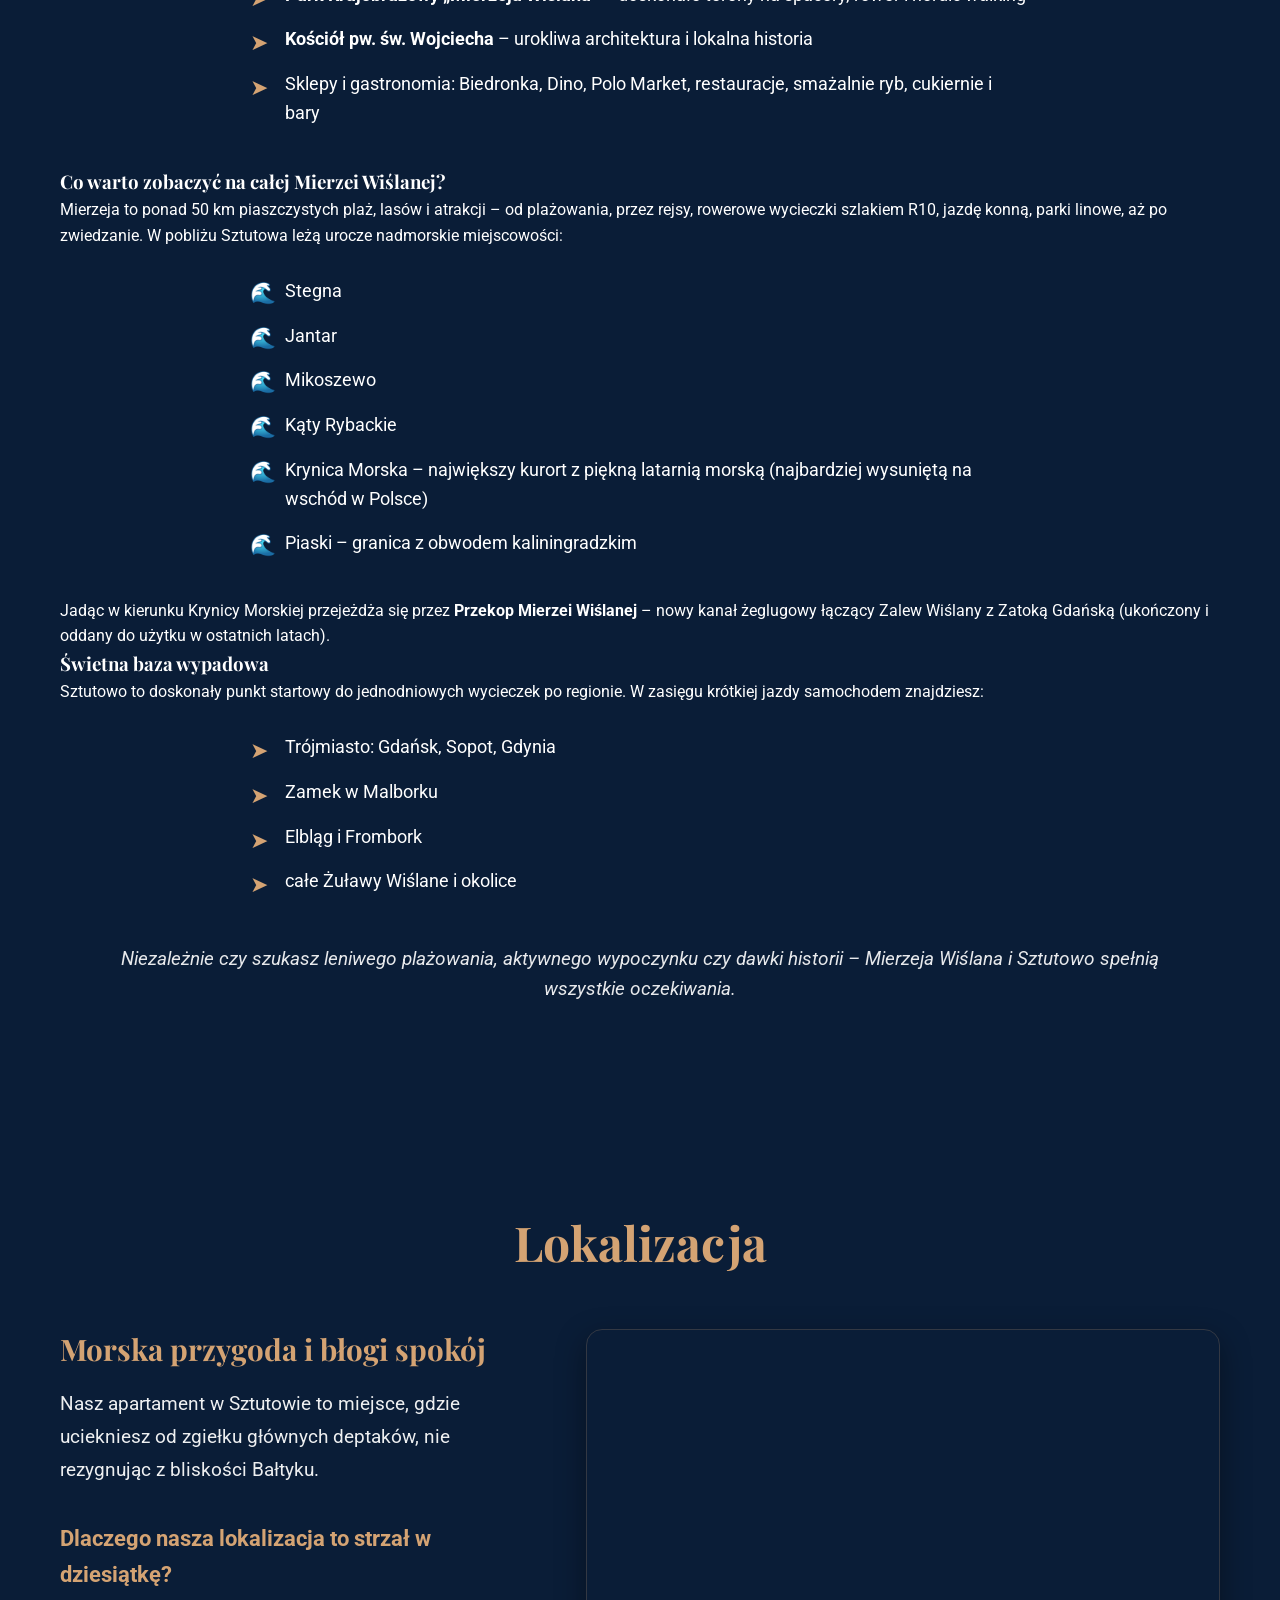
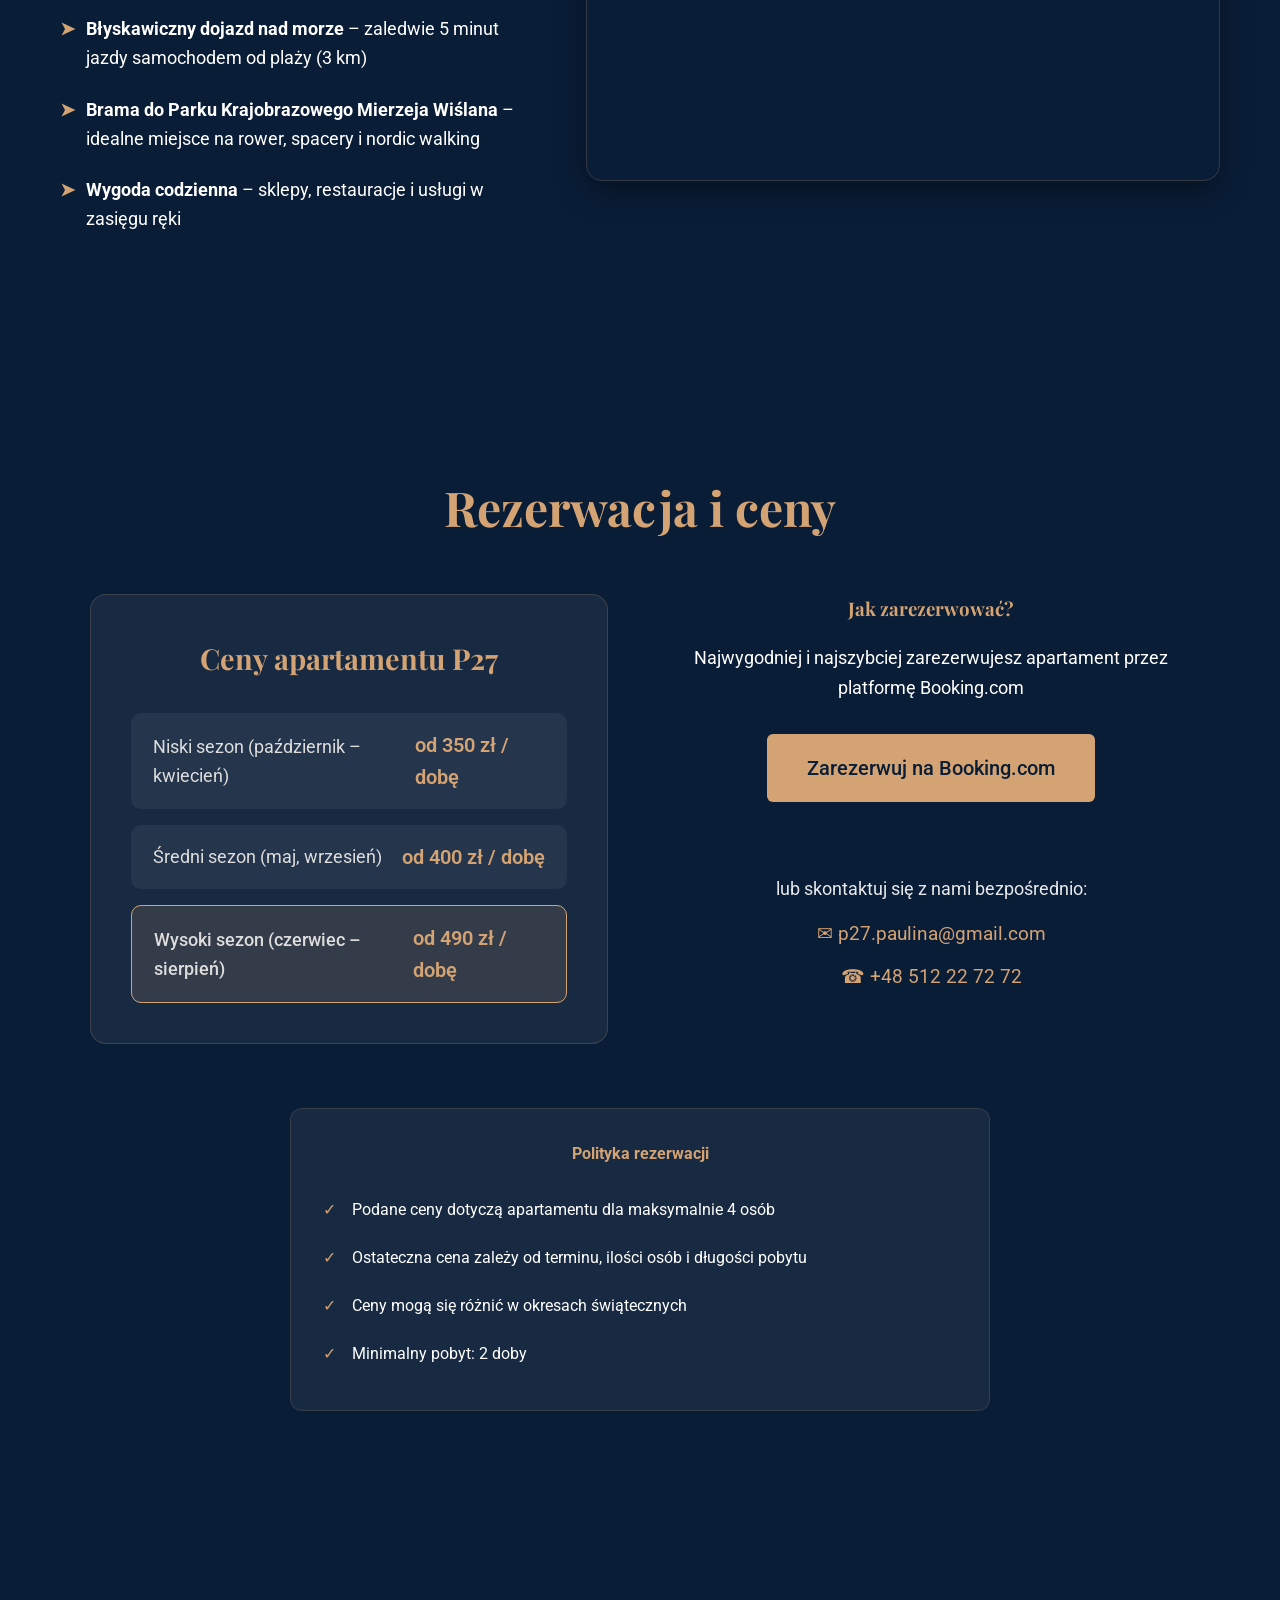
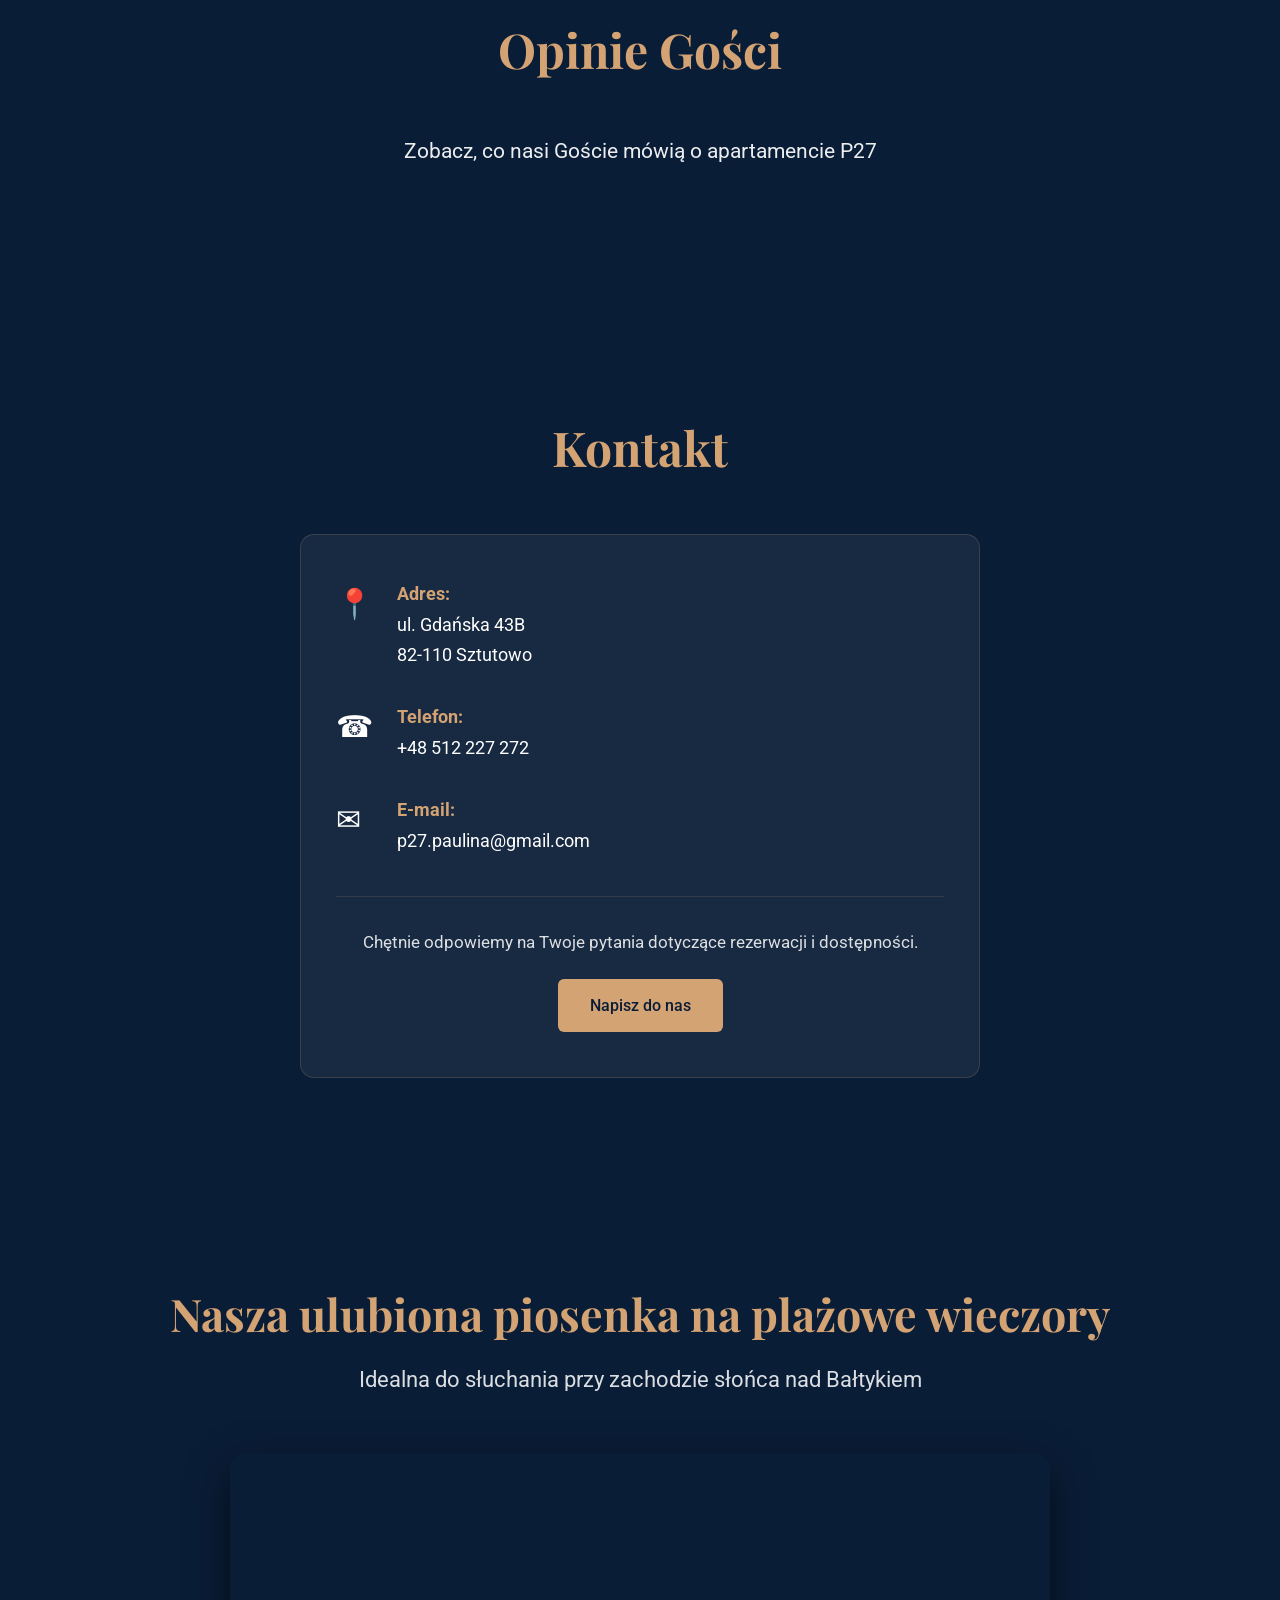
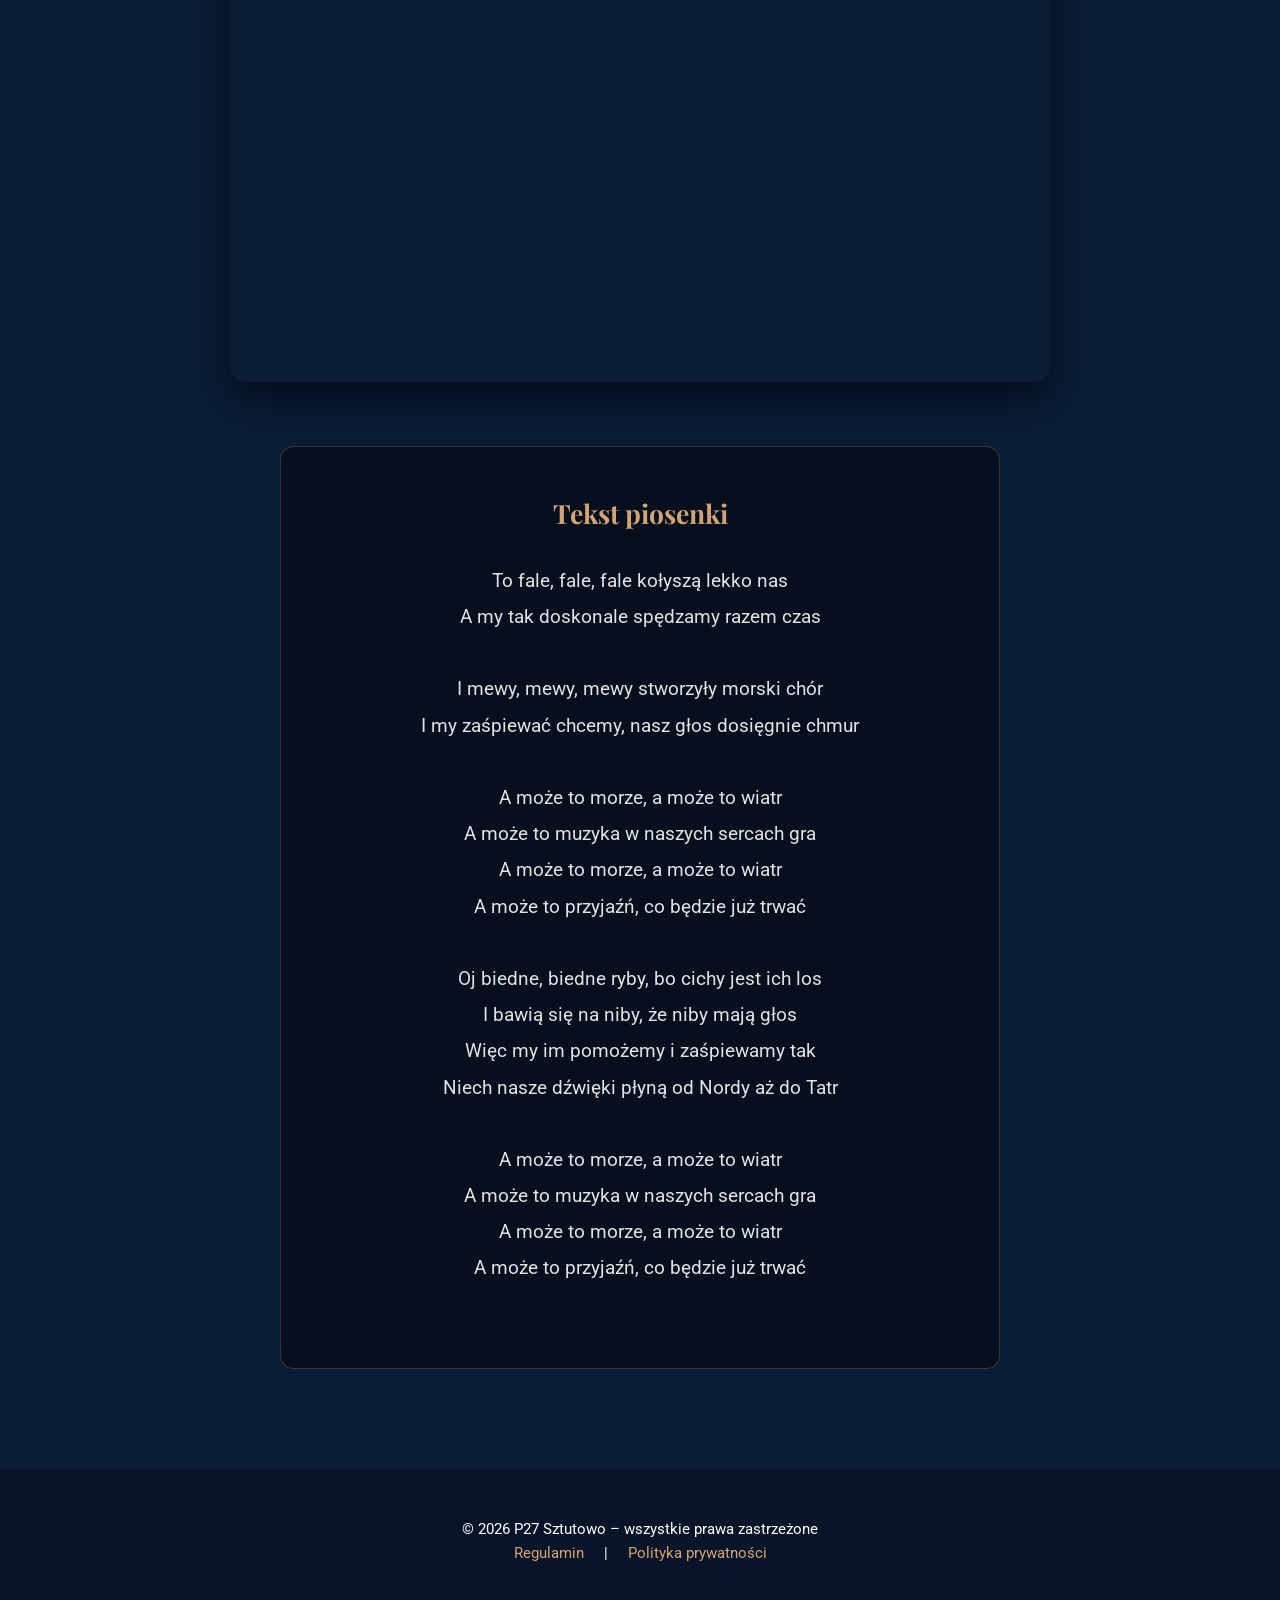
==== commit acf0c6fb: "Update index.html 202607121934 dodana sekcja "opinie gości"" ====
--- a/index.html
+++ b/index.html
@@ -26,6 +26,7 @@
         <li><a href="#mierzeja">Okolica</a></li>
         <li><a href="#lokalizacja">Lokalizacja</a></li>
         <li><a href="#rezerwacja">Rezerwacja i cena</a></li>
+        <li><a href="#opinie">Opinie Gości</a></li>
         <li><a href="#kontakt">Kontakt</a></li>
       </ul>
     </div>
@@ -294,6 +295,18 @@
   </div>
 </section>
 
+<!-- OPINIE GOŚCI -->
+<section class="section" id="opinie">
+  <div class="container">
+    <h2>Opinie Gości</h2>
+    <p class="lead">Zobacz, co nasi Goście mówią o apartamencie P27</p>
+    
+    <!-- Elfsight Booking.com Reviews Widget -->
+    <script src="https://elfsightcdn.com/platform.js" async></script>
+    <div class="elfsight-app-7b47409e-9f93-4b98-b9ec-85e9a78e882a" data-elfsight-app-lazy></div>
+  </div>
+</section>
+  
 <!-- KONTAKT -->
 <section class="section contact" id="kontakt">
   <div class="container">
--- a/style.css
+++ b/style.css
@@ -96,16 +96,27 @@
 
 /* ── HERO ───────────────────────────────────────────────────── */
 .hero {
+  position: relative;
   height: 100vh;
-  min-height: 650px;                    /* ważne na małych ekranach */
-  background: url('images/hero-p27-sztutowo.jpg') center/cover no-repeat;
-  background-attachment: scroll;        /* <-- najważniejsze zmiana */
-  position: relative;
+  min-height: 650px;
   display: flex;
   align-items: center;
   justify-content: center;
   text-align: center;
+  overflow: hidden;
+}
+
+.hero-image {
+  position: absolute;
+  inset: 0;
   z-index: 1;
+}
+
+.hero-img {
+  width: 100%;
+  height: 100%;
+  object-fit: cover;
+  object-position: center 30%; /* możesz dostosować */
 }
 
 .hero::before {
@@ -113,12 +124,12 @@
   position: absolute;
   inset: 0;
   background: rgba(10, 29, 55, 0.55);
-  z-index: 1;
+  z-index: 2;
 }
 
 .hero-content {
   position: relative;
-  z-index: 2;
+  z-index: 3;
   max-width: 900px;
   padding: 0 20px;
 }
@@ -134,40 +145,14 @@
   opacity: 0.9;
 }
 
-
-
-.btn {
-  display: inline-block;
-  padding: 14px 32px;
-  text-decoration: none;
-  border-radius: 6px;
-  font-weight: 500;
-  transition: all 0.3s;
-}
-
-.btn-primary {
-  background: #d4a373;
-  color: #0a1d37;
-}
-
-.btn-primary:hover {
-  background: #e0b88a;
-  transform: translateY(-2px);
-}
-/* Poprawka specjalnie dla mobile */
+/* Dostosowanie dla mobile */
 @media (max-width: 768px) {
   .hero {
-    background-attachment: scroll;
     min-height: 100vh;
-    background-position: center 30%;   /* lekko przesuwamy obraz w dół */
   }
   
-  .hero h1 {
-    font-size: 3.8rem;
-  }
-  
-  .hero-subtitle {
-    font-size: 1.25rem;
+  .hero-img {
+    object-position: center 35%; /* dostosuj, jeśli twarz/osoba lub kluczowy element jest za wysoko */
   }
 }
 
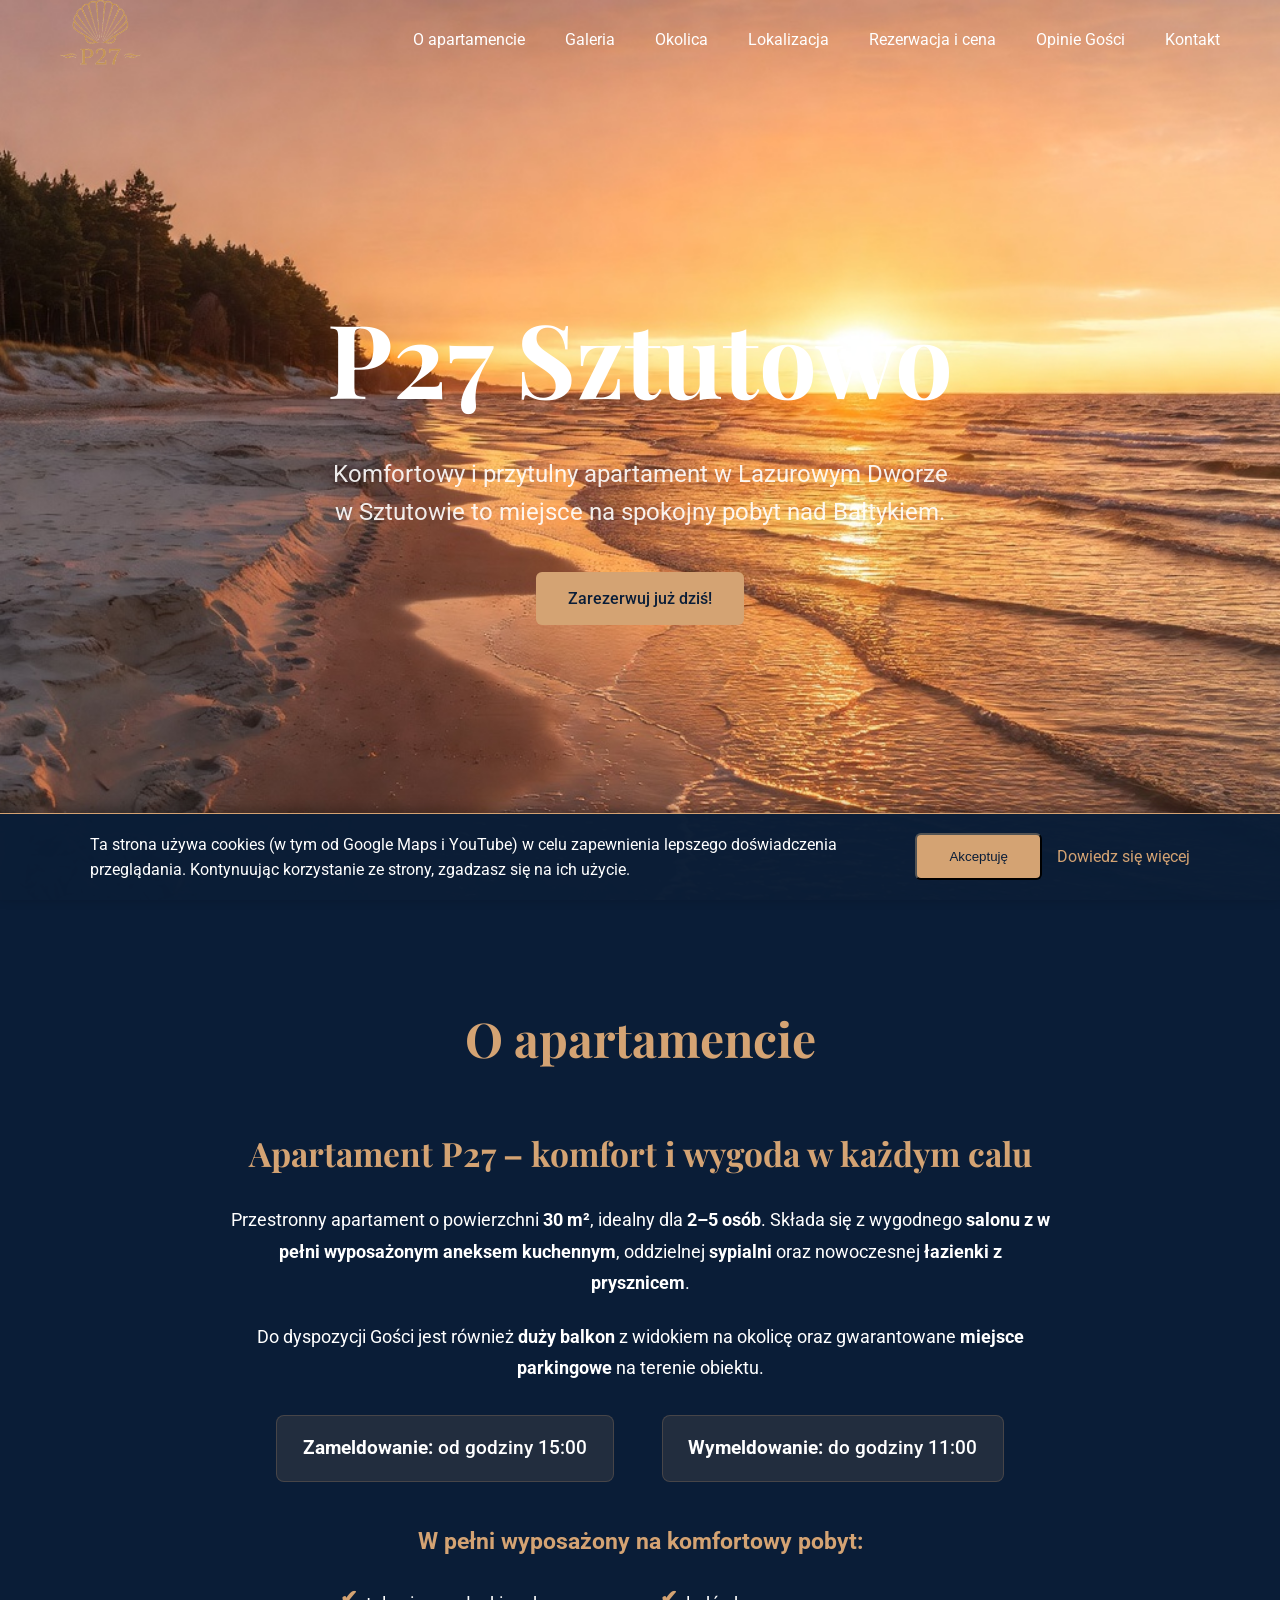
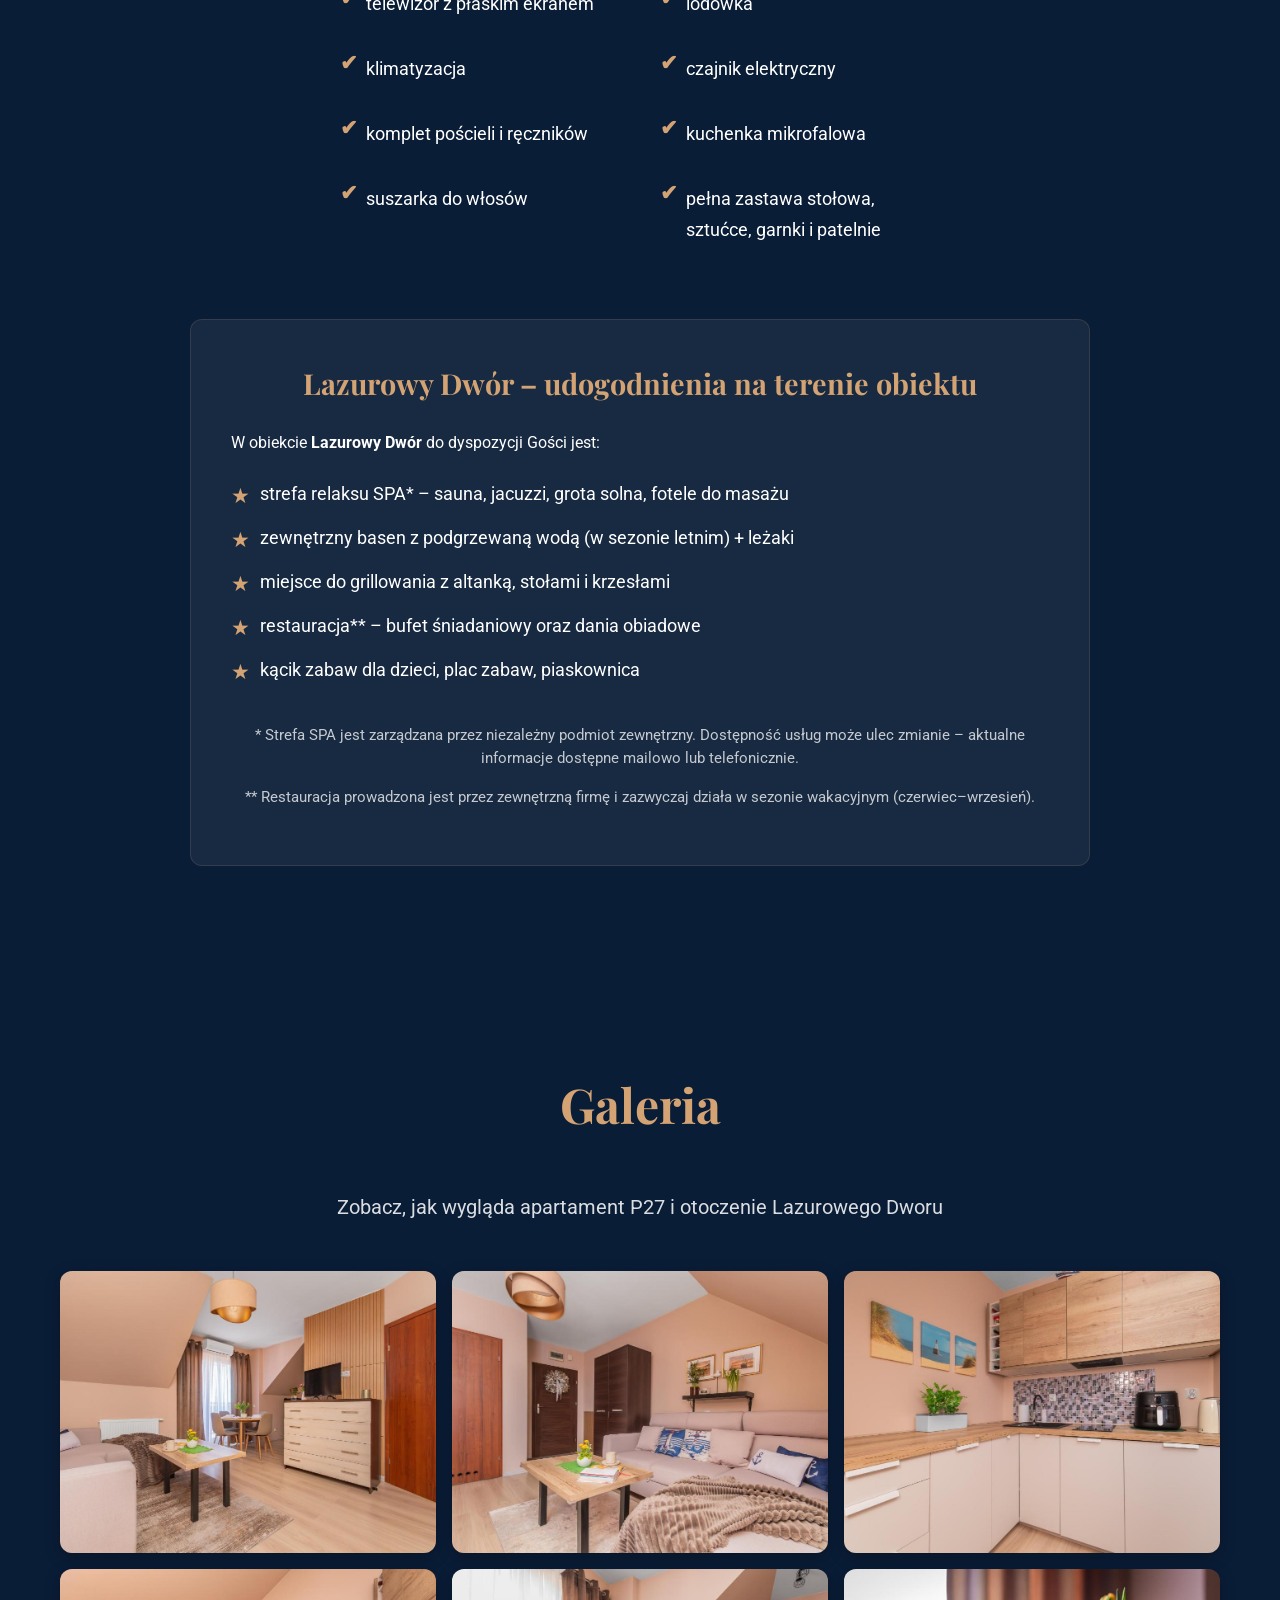
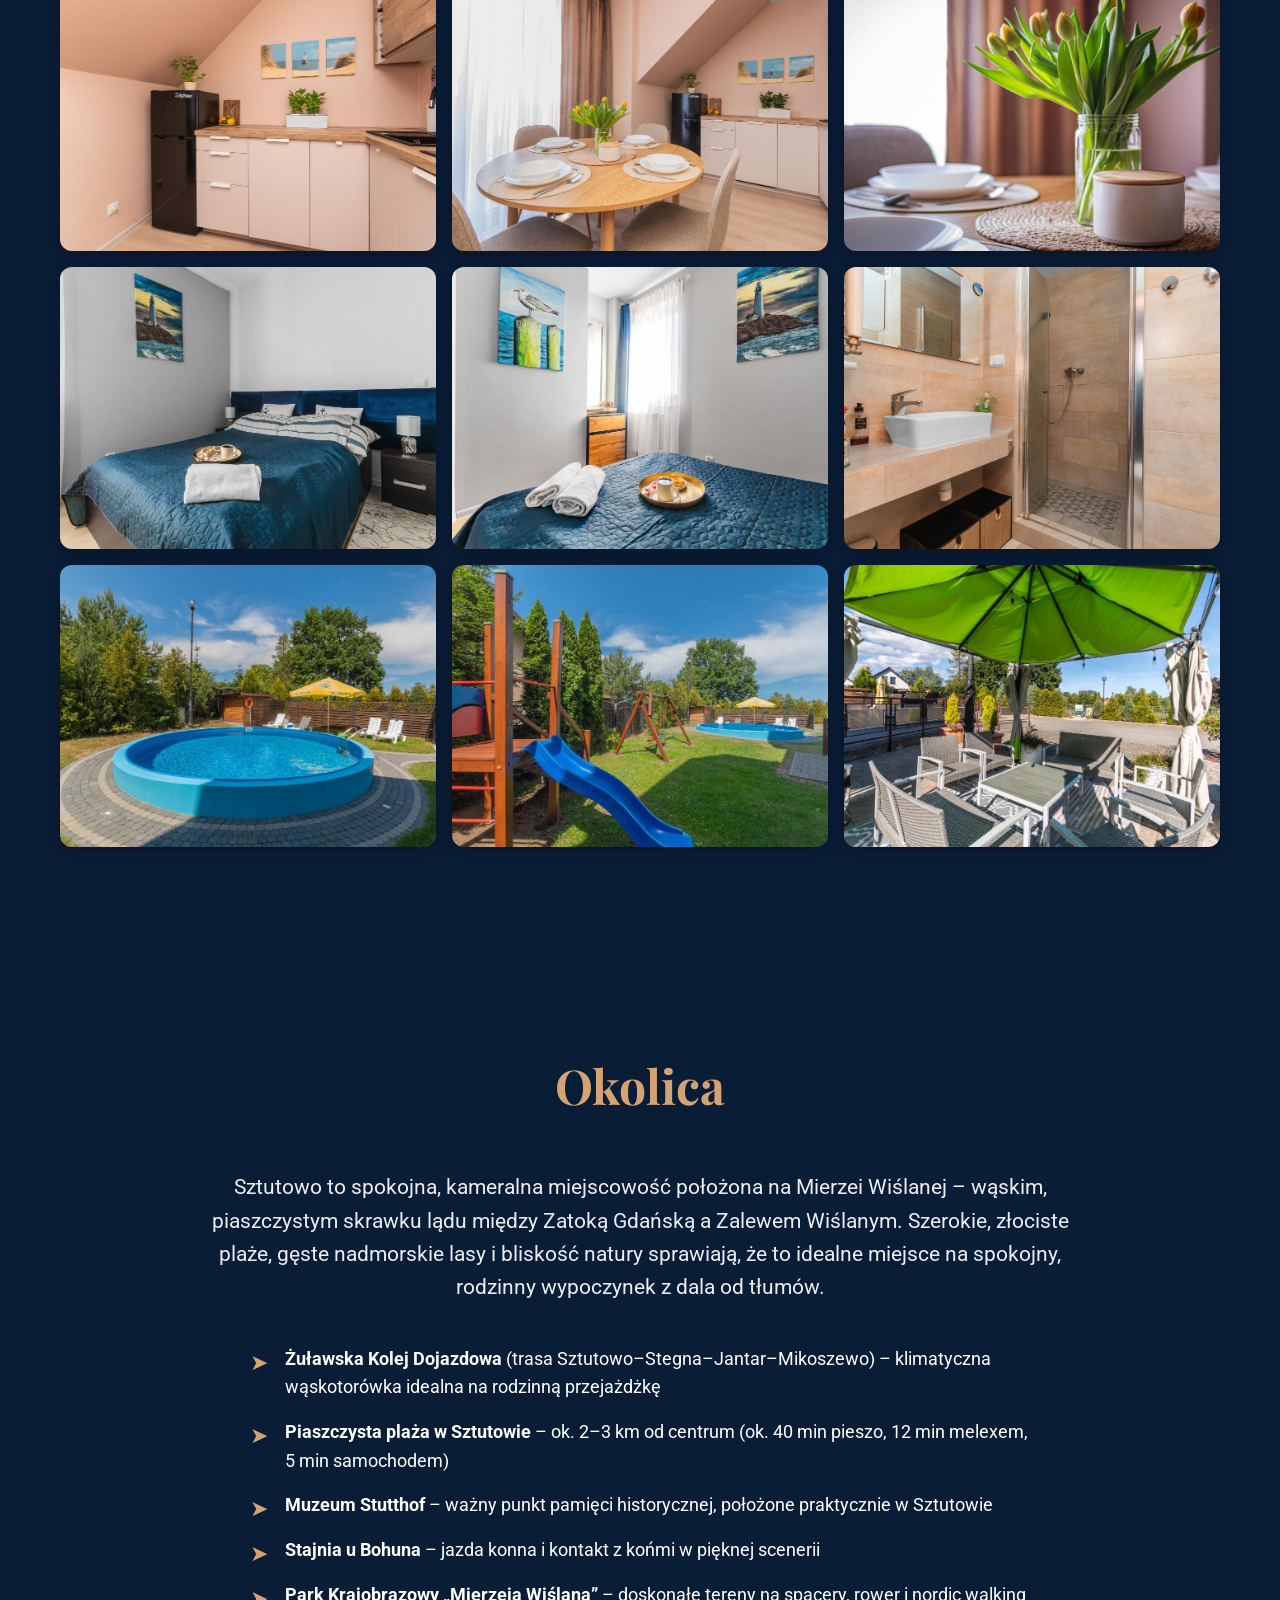
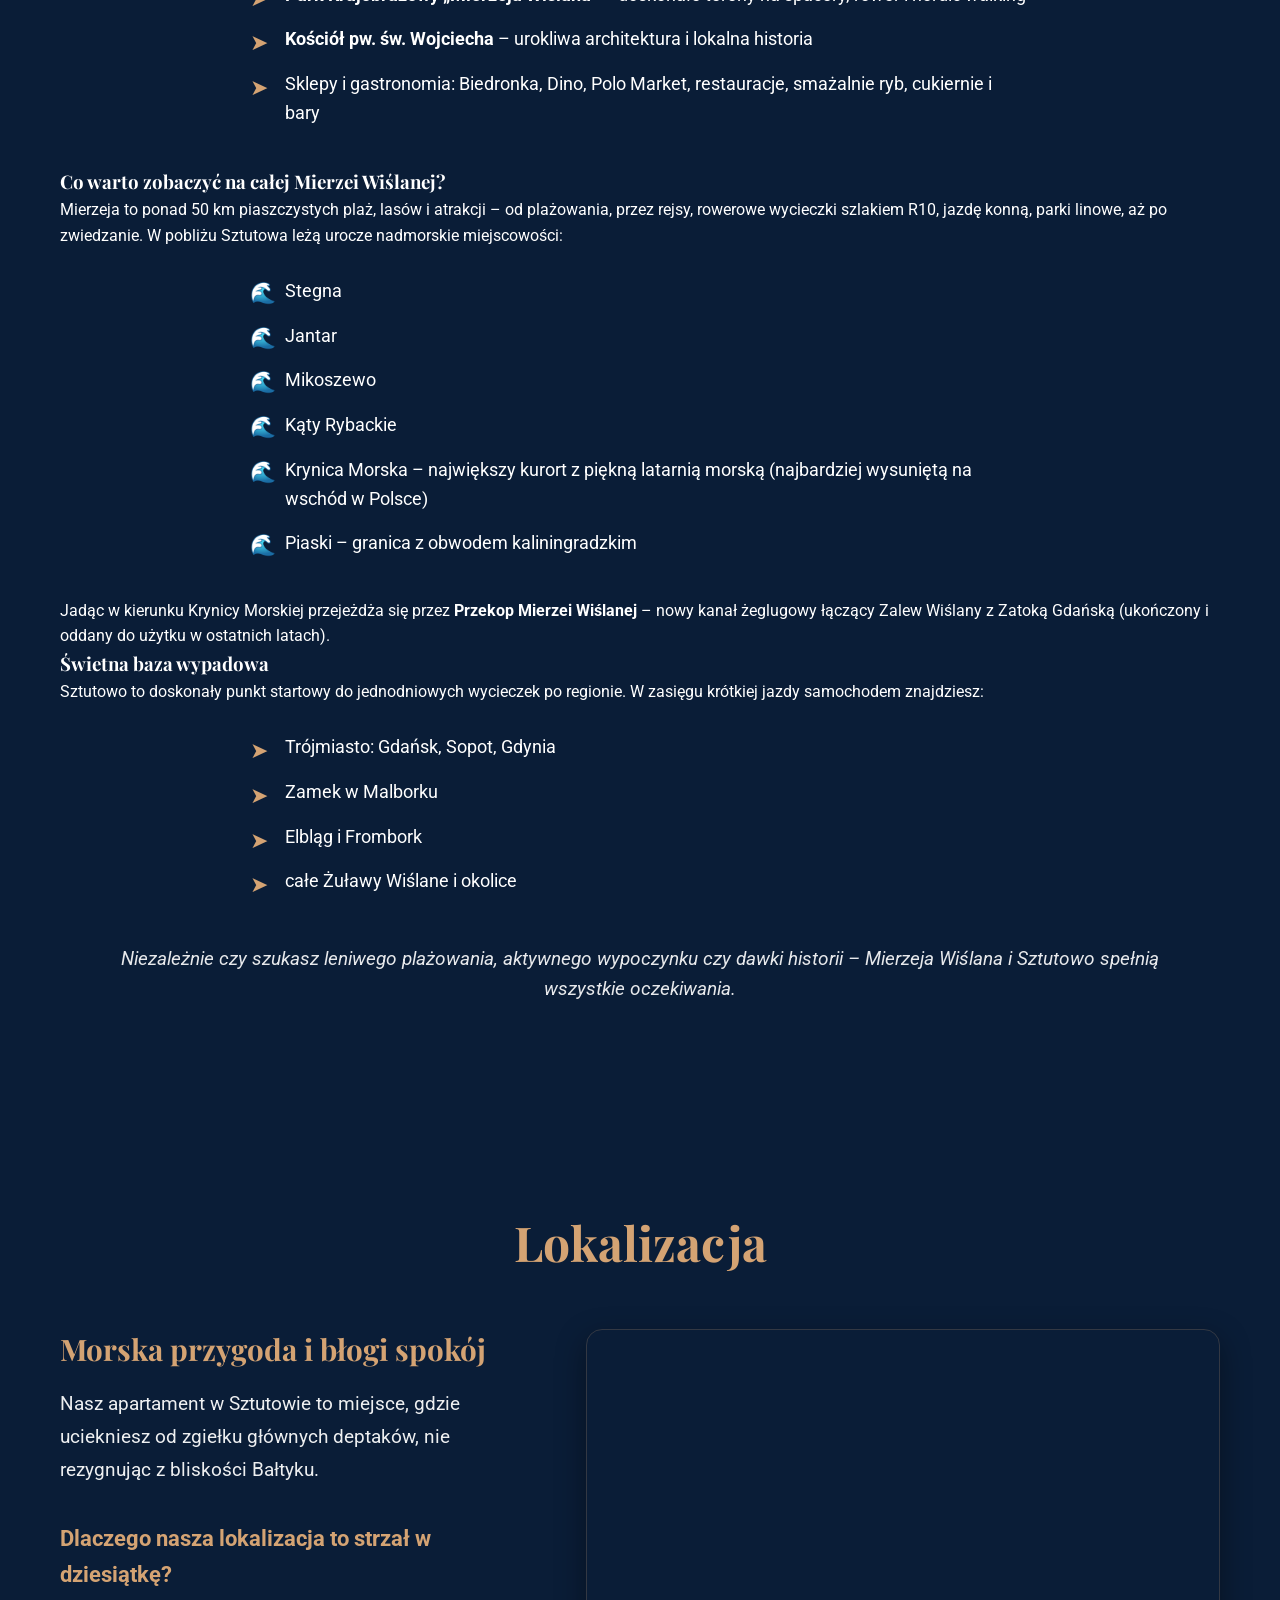
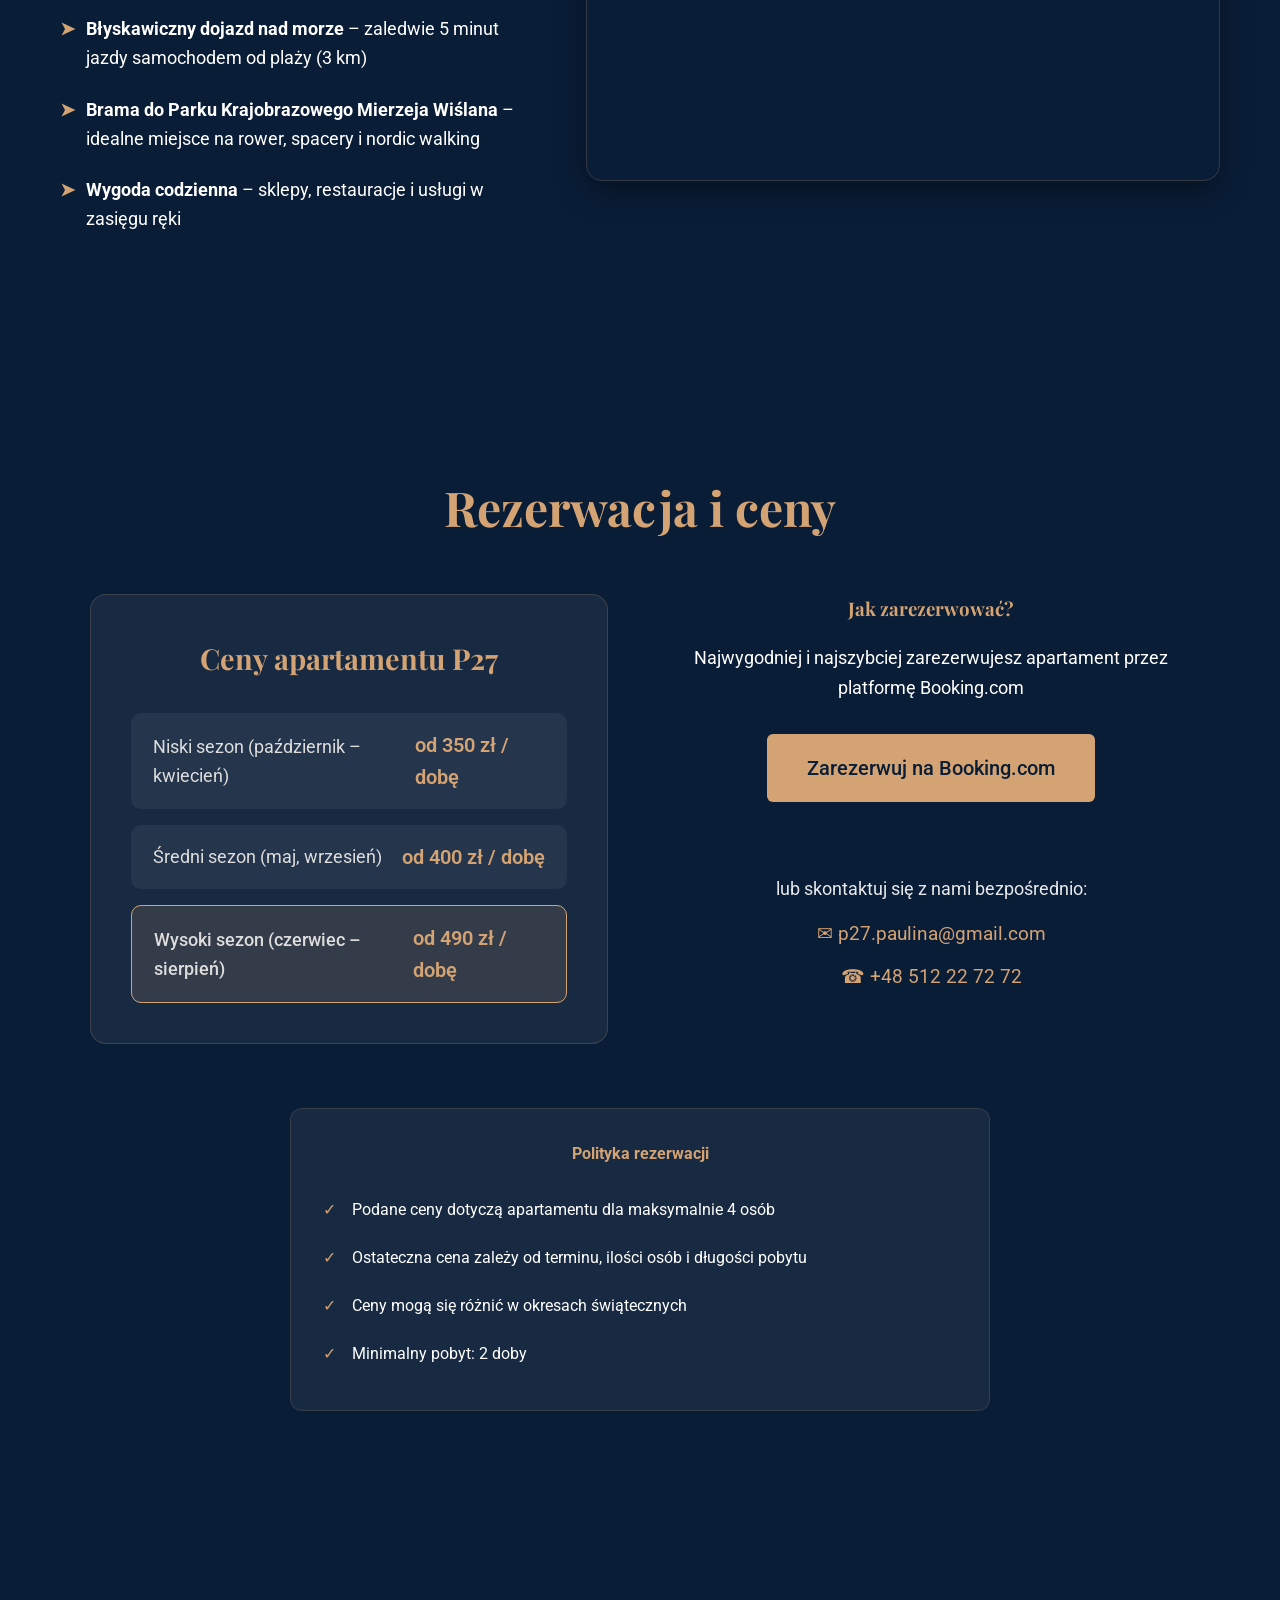
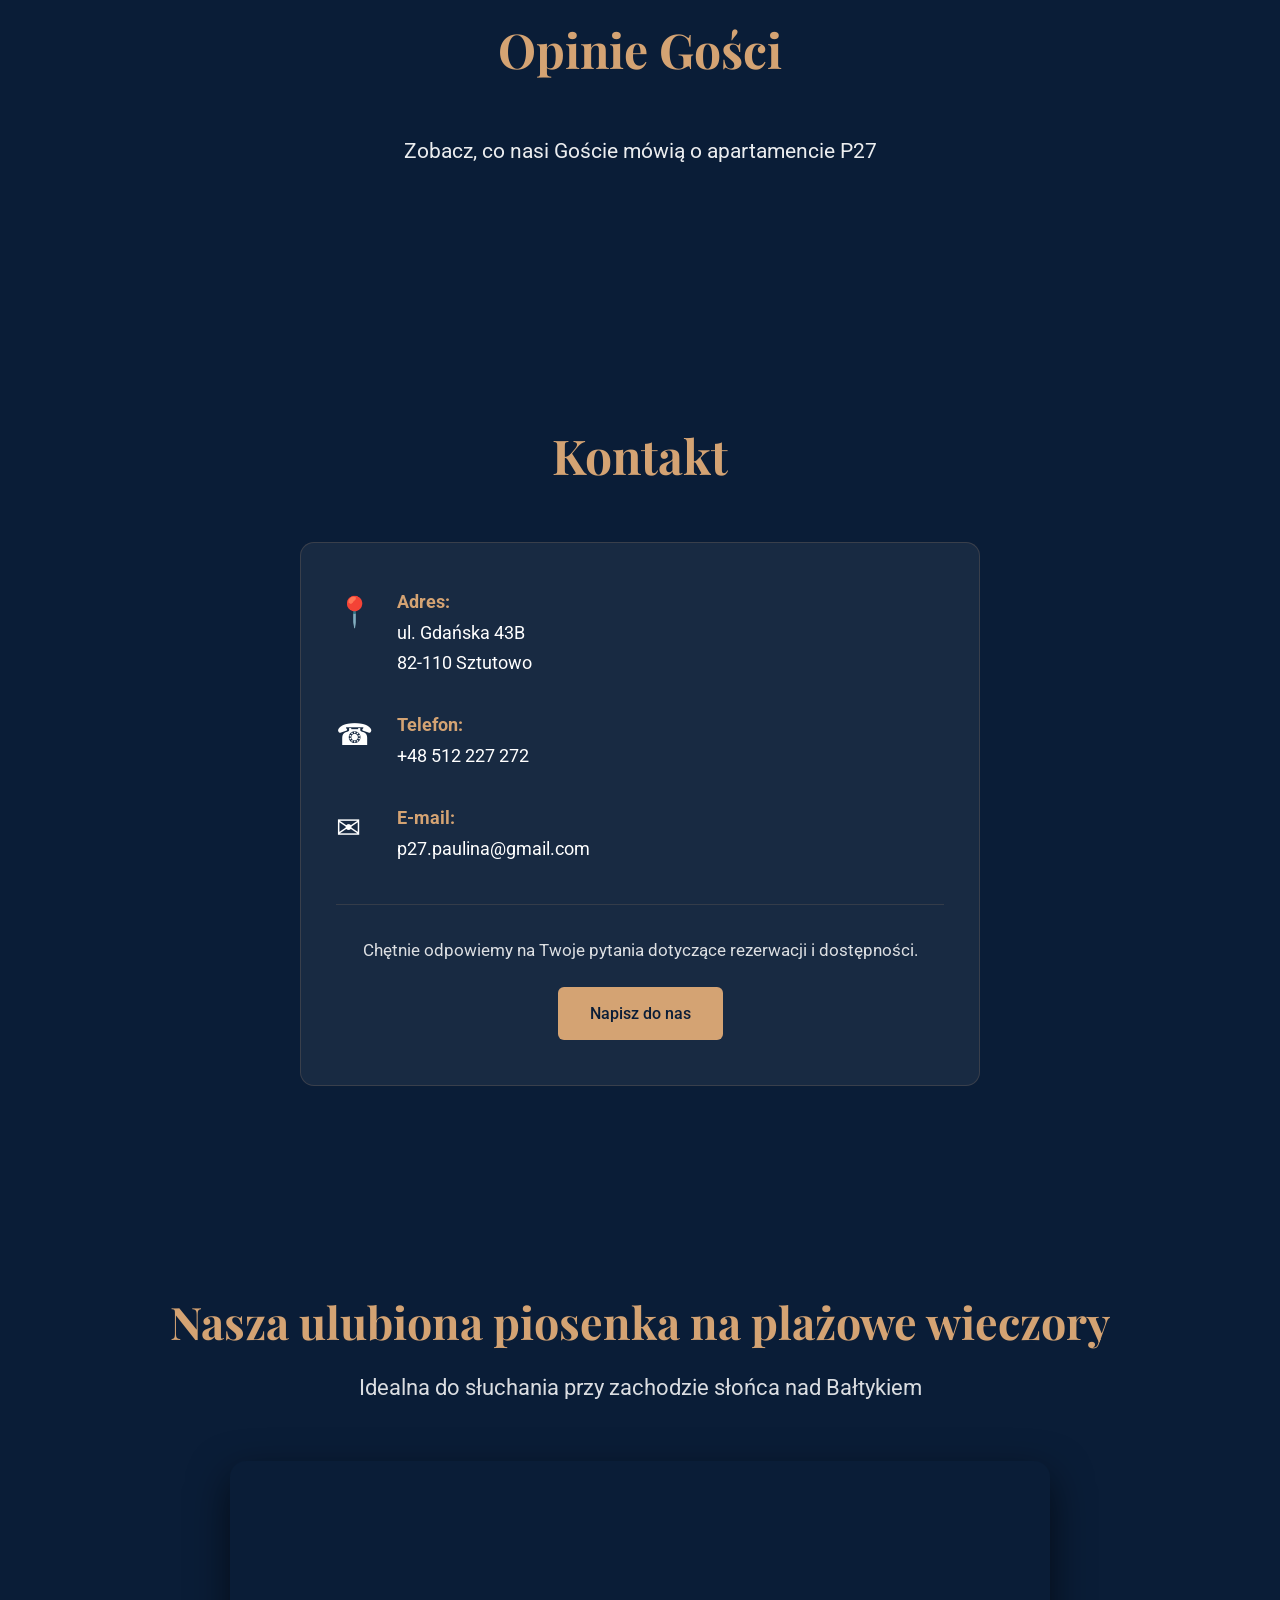
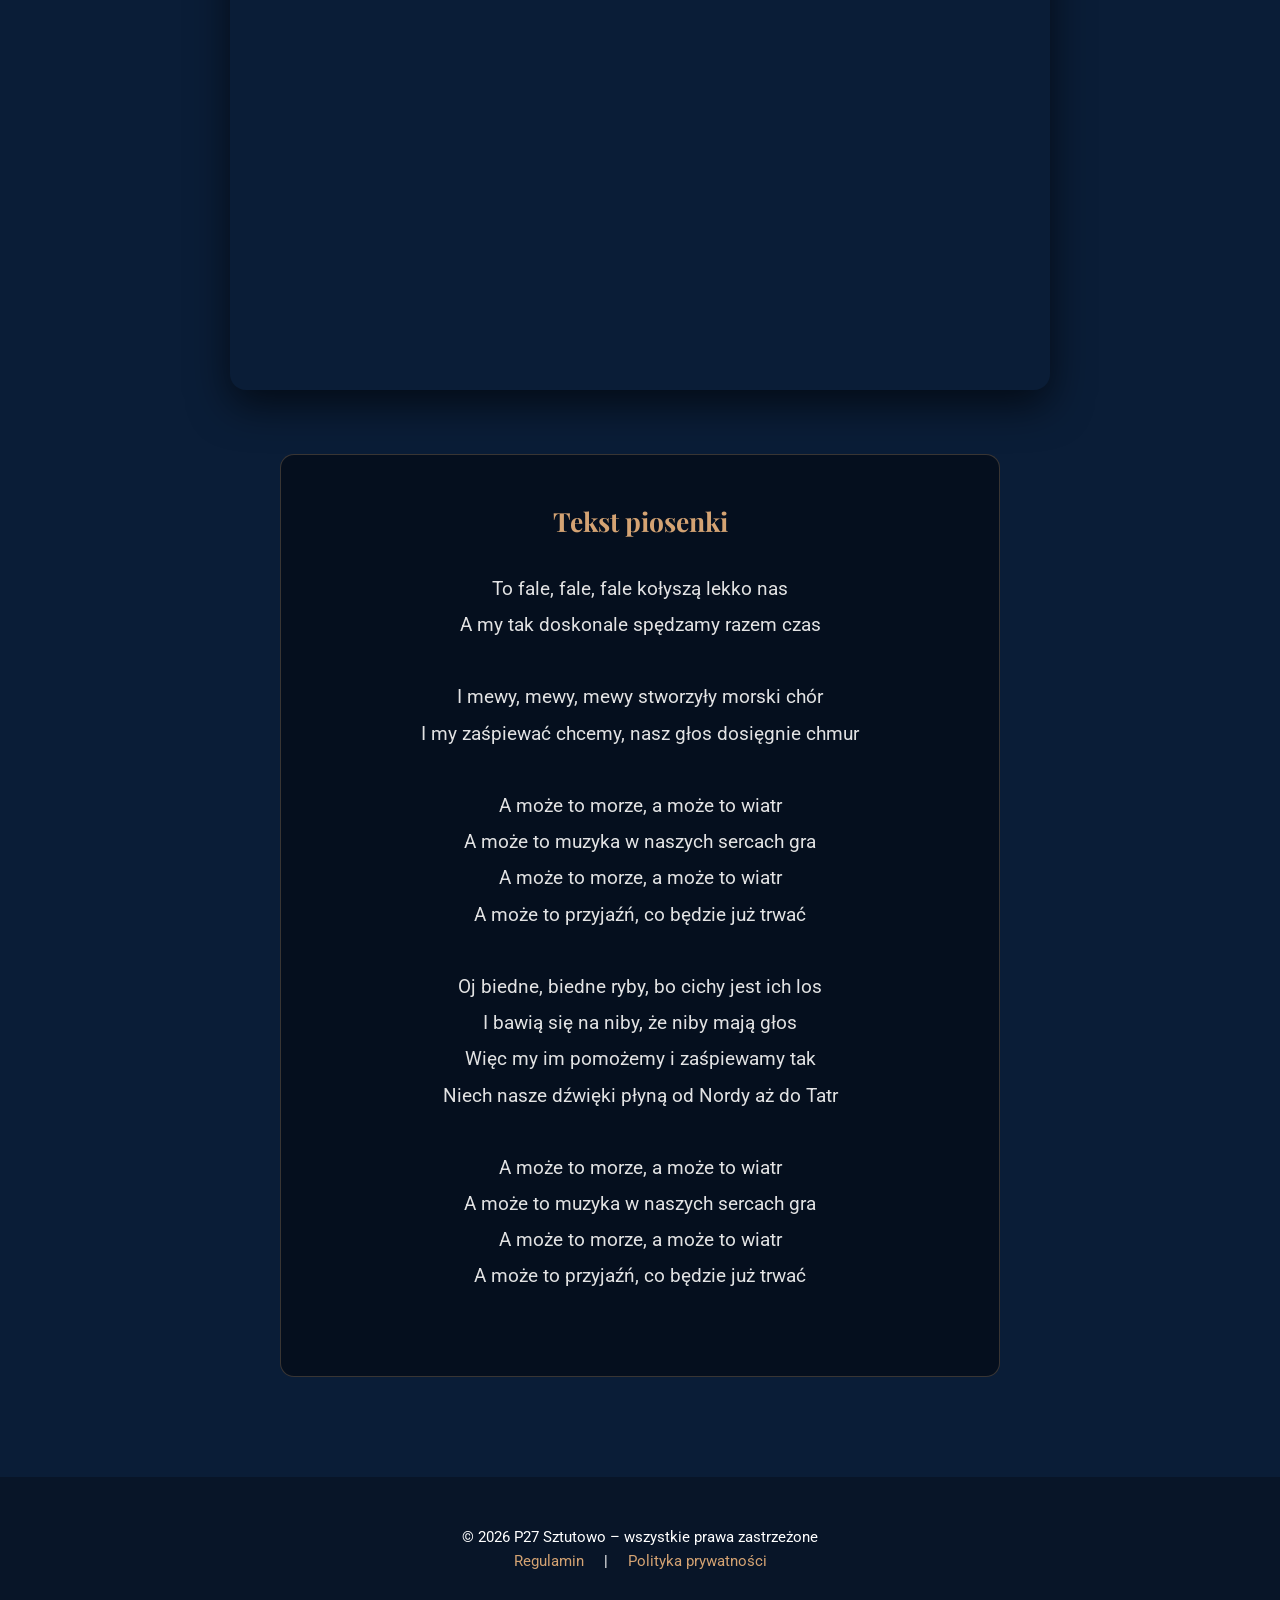
==== commit 8666f6da: "Update index.html" ====
--- a/index.html
+++ b/index.html
@@ -16,7 +16,7 @@
   <!-- NAVIGATION -->
   <nav class="navbar" id="navbar">
     <div class="container nav-container">
-      <a href="#" class="logo"><img src="images/p27logo.png" height="65"></a>
+      <a href="#navbar" class="logo"><img src="images/p27logo.png" height="65"></a>
       <button class="hamburger" aria-label="Otwórz menu">
         <span></span><span></span><span></span>
       </button>
--- a/style.css
+++ b/style.css
@@ -3341,3 +3341,25 @@
 .footer-links a {
   cursor: pointer;
 }
+/* ── SEKCJA OPINIE ─────────────────────────────────────────────── */
+
+#opinie {
+  background: #0a1d37;
+}
+
+#opinie .lead {
+  margin-bottom: 3rem;
+}
+
+/* Stylizacja widgetu Elfsight */
+.elfsight-app-7b47409e-9f93-4b98-b9ec-85e9a78e882a {
+  max-width: 1100px;
+  margin: 0 auto;
+}
+
+/* Dostosowanie wyglądu widgetu do kolorystyki strony */
+@media (max-width: 768px) {
+  #opinie {
+    padding: 80px 0;
+  }
+}
